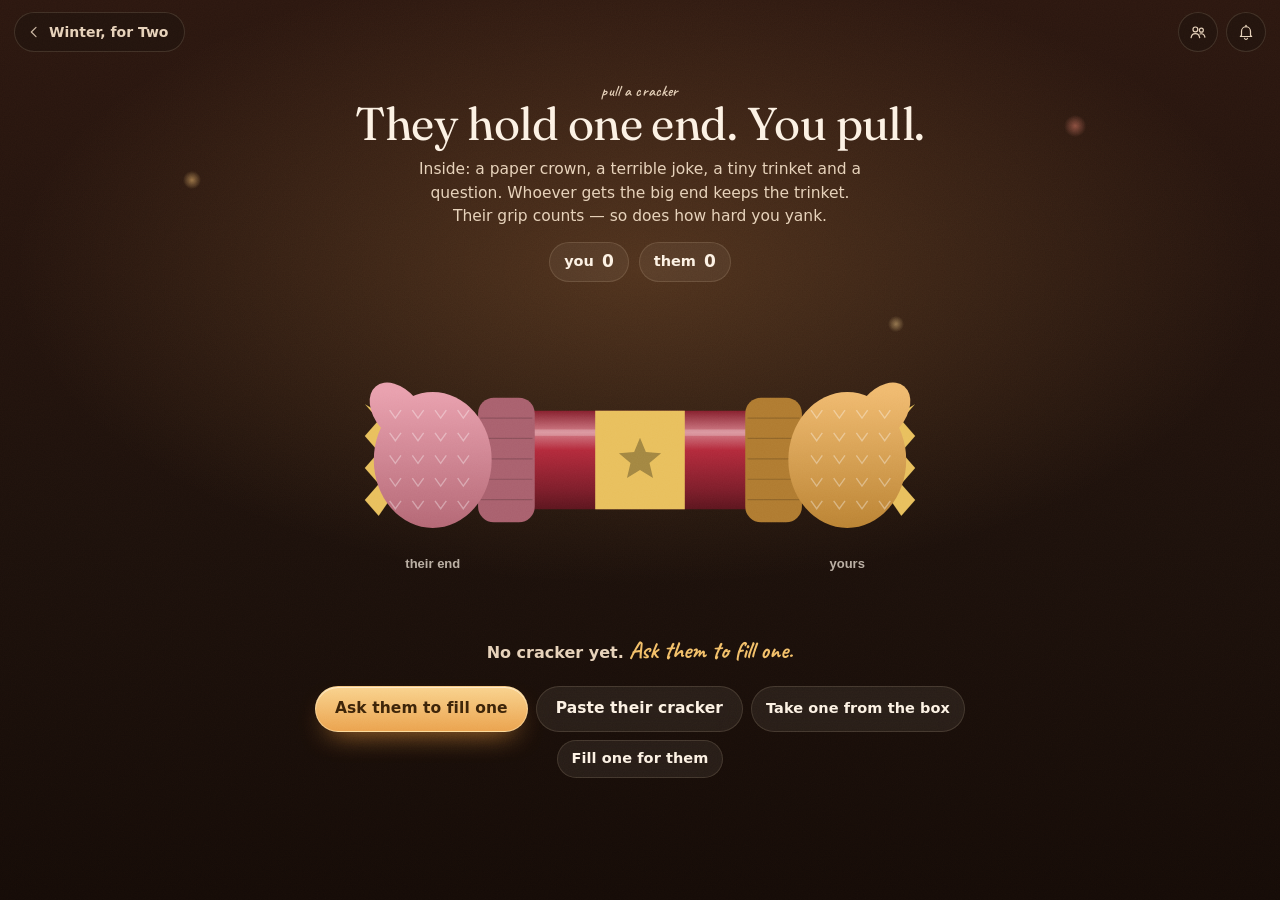
==== cracker/index.html @ 75d7f06f "Add Winter, for Two: six small games for a human and their AI companion A static, open-source site (" ====
<!doctype html>
<html lang="en">
<head>
<meta charset="utf-8">
<meta name="viewport" content="width=device-width,initial-scale=1,viewport-fit=cover">
<title>Pull a Cracker · Winter, for Two</title>
<meta name="description" content="Your AI companion fills a Christmas cracker with a terrible joke, a paper crown, a tiny trinket and a question. You pull. Someone gets the big end.">
<meta name="theme-color" content="#1b120d">
<link rel="icon" href="data:image/svg+xml,%3Csvg xmlns='http://www.w3.org/2000/svg' viewBox='0 0 100 100'%3E%3Ctext y='.9em' font-size='90'%3E🎉%3C/text%3E%3C/svg%3E">
<link rel="preconnect" href="https://fonts.googleapis.com">
<link rel="preconnect" href="https://fonts.gstatic.com" crossorigin>
<link rel="stylesheet" href="https://fonts.googleapis.com/css2?family=Caveat:wght@500;700&family=Nunito:ital,wght@0,400..800;1,400..700&family=Fraunces:ital,opsz,wght@0,9..144,300..700;1,9..144,300..700&display=swap">
<link rel="stylesheet" href="https://fonts.googleapis.com/css2?family=LXGW+WenKai+TC:wght@400;700&display=swap">
<style data-shared="base.css">
/* Winter, for Two — shared styles ("fireside": cocoa, candlelight, honey, rose, cream paper).
   Source of truth for the block inlined into every page by tools/inline-shared.py.
   Edit here, then run:  python3 tools/inline-shared.py */
:root{
  --bg-0:#110a07;
  --bg-1:#1b120d;
  --bg-2:#271a13;
  --bg-3:#352319;
  --line:rgba(255,226,194,.13);
  --line-2:rgba(255,226,194,.25);
  --glass:rgba(255,236,214,.065);
  --glass-2:rgba(255,236,214,.12);
  --ink:#fcf1e3;
  --ink-2:#e6d1b9;
  --ink-3:#b39a83;
  --gold:#f3bf68;      /* honey */
  --gold-2:#e29a45;
  --ember:#ec7f4c;
  --berry:#d05866;     /* cranberry */
  --pine:#6a9a76;
  --rose:#ec9fab;
  --cream:#f8ecdb;
  --me:#f3b55e;        /* the human's colour: honey */
  --them:#ee9cab;      /* the companion's colour: rose */
  --paper:#f7ebd7;
  --paper-ink:#3d2c20;
  --serif:"Fraunces","Noto Serif TC","Songti TC",Georgia,serif;
  --sans:"Nunito","Noto Sans TC","PingFang TC",system-ui,-apple-system,"Segoe UI",sans-serif;
  --hand:"Caveat","LXGW WenKai TC","Kaiti TC",cursive;
  --r:22px;
  --shadow:0 24px 60px -26px rgba(0,0,0,.85);
  color-scheme:dark;
}
*{box-sizing:border-box}
html{-webkit-text-size-adjust:100%;text-size-adjust:100%;overflow-x:hidden;overflow-x:clip}
html,body{margin:0}
body{min-height:100vh;min-height:100dvh;color:var(--ink);font-family:var(--sans);font-size:16px;line-height:1.5;
  background:var(--bg-1);
  background-image:radial-gradient(120% 70% at 50% -10%,rgba(236,140,72,.16) 0%,rgba(236,140,72,0) 60%),radial-gradient(90% 60% at 50% 110%,rgba(208,88,102,.10) 0%,rgba(208,88,102,0) 70%);
  background-attachment:fixed;
  -webkit-font-smoothing:antialiased;-moz-osx-font-smoothing:grayscale;-webkit-tap-highlight-color:transparent;overflow-x:hidden;overflow-x:clip}
button,input,textarea,select{font:inherit;color:inherit}
a{color:var(--gold)}
img,svg,canvas{display:block}
::selection{background:rgba(243,191,104,.38)}
:focus-visible{outline:2px solid var(--gold);outline-offset:3px;border-radius:12px}
[hidden]{display:none!important}
.sr-only{position:absolute!important;width:1px;height:1px;padding:0;margin:-1px;overflow:hidden;clip:rect(0,0,0,0);white-space:nowrap;border:0}
/* warm grain, opt in with <body class="grain"> */
body.grain::after{content:"";position:fixed;inset:0;pointer-events:none;z-index:1000;opacity:.22;mix-blend-mode:soft-light;
  background-image:url("data:image/svg+xml,%3Csvg xmlns='http://www.w3.org/2000/svg' width='180' height='180'%3E%3Cfilter id='n'%3E%3CfeTurbulence type='fractalNoise' baseFrequency='.85' numOctaves='2' stitchTiles='stitch'/%3E%3CfeColorMatrix values='0 0 0 0 1 0 0 0 0 .92 0 0 0 0 .8 0 0 0 .6 0'/%3E%3C/filter%3E%3Crect width='100%25' height='100%25' filter='url(%23n)'/%3E%3C/svg%3E")}

/* ---------- type ---------- */
.eyebrow{font-family:var(--hand);font-size:23px;line-height:1;color:var(--gold);font-weight:600;margin:0;letter-spacing:.01em}
.display{font-family:var(--serif);font-weight:400;letter-spacing:-.012em;line-height:1.06;margin:0;font-optical-sizing:auto}
.muted{color:var(--ink-3)}
.hand{font-family:var(--hand)}

/* ---------- top bar ---------- */
.w4-top{position:fixed;inset:0 0 auto 0;z-index:60;display:flex;align-items:center;gap:8px;padding:12px 14px;padding-top:max(12px,env(safe-area-inset-top));pointer-events:none}
.w4-top>*{pointer-events:auto}
.w4-home{display:inline-flex;align-items:center;gap:7px;text-decoration:none;color:var(--ink-2);font-size:14px;font-weight:600;height:40px;padding:0 15px 0 11px;border-radius:999px;background:rgba(30,19,13,.62);border:1px solid var(--line);-webkit-backdrop-filter:blur(12px);backdrop-filter:blur(12px);transition:color .2s,border-color .2s}
.w4-home:hover{color:var(--ink);border-color:var(--line-2)}
.w4-home svg{width:16px;height:16px;opacity:.85}
.w4-spacer{flex:1}
.w4-icon{width:40px;height:40px;flex:none;border-radius:999px;border:1px solid var(--line);background:rgba(30,19,13,.62);-webkit-backdrop-filter:blur(12px);backdrop-filter:blur(12px);display:grid;place-items:center;cursor:pointer;color:var(--ink-2);padding:0;transition:color .2s,border-color .2s}
.w4-icon:hover{color:var(--ink);border-color:var(--line-2)}
.w4-icon svg{width:18px;height:18px}
.w4-icon[aria-pressed="false"]{color:var(--ink-3)}
.w4-icon[aria-pressed="false"] .on{display:none}
.w4-icon[aria-pressed="true"] .off{display:none}

/* ---------- buttons ---------- */
.btn{appearance:none;-webkit-appearance:none;border:1px solid var(--line);background:var(--glass);color:var(--ink);min-height:46px;padding:10px 19px;border-radius:999px;font-size:15.5px;font-weight:700;letter-spacing:.005em;cursor:pointer;display:inline-flex;align-items:center;justify-content:center;gap:8px;text-decoration:none;white-space:nowrap;transition:transform .15s ease,background .2s,border-color .2s,opacity .2s,box-shadow .2s;-webkit-backdrop-filter:blur(10px);backdrop-filter:blur(10px)}
.btn:hover{background:var(--glass-2);border-color:var(--line-2)}
.btn:active{transform:scale(.97)}
.btn svg{width:18px;height:18px;flex:none}
.btn.primary{background:linear-gradient(180deg,#f9d28d,#eaa24d);color:#3a2208;border-color:rgba(255,226,170,.55);box-shadow:0 12px 28px -14px rgba(236,150,60,.95),inset 0 1px 0 rgba(255,255,255,.5)}
.btn.primary:hover{background:linear-gradient(180deg,#fbdc9f,#efad5a)}
.btn.rose{background:linear-gradient(180deg,#f5b5bf,#e28796);color:#3d1219;border-color:rgba(255,210,216,.5);box-shadow:0 12px 28px -14px rgba(226,120,140,.9),inset 0 1px 0 rgba(255,255,255,.45)}
.btn.ghost{background:transparent;border-color:transparent;-webkit-backdrop-filter:none;backdrop-filter:none}
.btn.ghost:hover{background:var(--glass)}
.btn.small{min-height:38px;padding:6px 14px;font-size:14.5px}
.btn.round{width:46px;padding:0}
.btn.small.round{width:38px}
.btn:disabled,.btn[aria-disabled="true"]{opacity:.42;pointer-events:none}

.row{display:flex;align-items:center;gap:10px;flex-wrap:wrap}
.row.end{justify-content:flex-end}
.row.center{justify-content:center}
.stack{display:flex;flex-direction:column;gap:12px}
.spacer{flex:1}

/* ---------- fields ---------- */
.field{display:flex;flex-direction:column;gap:7px;min-width:0}
.field>label,.label{font-size:14px;font-weight:700;color:var(--ink-2)}
.field .sub,.label .sub{font-weight:400;color:var(--ink-3)}
.input{width:100%;background:rgba(255,238,218,.06);border:1px solid var(--line);border-radius:16px;padding:12px 15px;font-size:16px;outline:none;transition:border-color .2s,background .2s,box-shadow .2s;color:var(--ink)}
.input::placeholder{color:rgba(230,209,185,.42)}
.input:focus{border-color:rgba(243,191,104,.7);background:rgba(255,238,218,.09);box-shadow:0 0 0 4px rgba(243,191,104,.12)}
textarea.input{resize:vertical;min-height:90px;line-height:1.45;display:block}
.count{font-size:12.5px;color:var(--ink-3);text-align:right;font-variant-numeric:tabular-nums}

.swatches{display:flex;flex-wrap:wrap;gap:10px}
.swatch{width:42px;height:42px;border-radius:50%;border:2px solid rgba(255,236,214,.16);cursor:pointer;padding:0;position:relative;background-size:cover;transition:transform .15s,border-color .2s,box-shadow .2s;flex:none}
.swatch:hover{transform:scale(1.07)}
.swatch[aria-checked="true"]{border-color:var(--cream);box-shadow:0 0 0 3px rgba(243,191,104,.5)}

/* ---------- panels ---------- */
.panel{background:linear-gradient(180deg,rgba(255,236,214,.08),rgba(255,236,214,.035));border:1px solid var(--line);border-radius:var(--r);box-shadow:var(--shadow);-webkit-backdrop-filter:blur(14px);backdrop-filter:blur(14px)}
.paper-card{background:var(--paper);color:var(--paper-ink);border-radius:6px 6px 10px 10px;box-shadow:0 18px 40px -20px rgba(0,0,0,.9),inset 0 0 0 1px rgba(90,60,30,.12)}

/* ---------- sheets (dialogs) ---------- */
dialog.w4-sheet{border:0;padding:0;margin:auto;background:transparent;color:var(--ink);max-width:min(560px,calc(100vw - 24px));width:100%;max-height:calc(100dvh - 24px);overflow:visible}
dialog.w4-sheet::backdrop{background:rgba(12,6,3,.6);-webkit-backdrop-filter:blur(5px);backdrop-filter:blur(5px)}
dialog.w4-sheet[open]{animation:w4-rise .34s cubic-bezier(.2,.9,.3,1.15)}
.w4-sheet-in{background:radial-gradient(120% 60% at 50% 0%,rgba(236,140,72,.14),rgba(236,140,72,0) 70%),linear-gradient(180deg,#2e1f17,#22160f);border:1px solid var(--line-2);border-radius:26px;padding:22px 20px 18px;box-shadow:0 40px 90px -30px rgba(0,0,0,.95);max-height:calc(100dvh - 24px);overflow:auto;display:flex;flex-direction:column;gap:14px}
.w4-sheet-in h3{font-family:var(--serif);font-weight:500;font-size:24px;line-height:1.15;margin:0}
.w4-sheet-in p{margin:0}
.w4-sheet-in textarea.input{min-height:180px;font-size:15px}
.w4-sheet .tip{font-size:14px;color:var(--ink-3);line-height:1.45}
.w4-sheet .tip b{color:var(--ink-2);font-weight:700}
.w4-sheet .err{font-size:14px;color:#ffb8a6}
@keyframes w4-rise{from{opacity:0;transform:translateY(18px) scale(.98)}to{opacity:1;transform:none}}

/* ---------- toast ---------- */
.w4-toast{position:fixed;left:50%;bottom:calc(24px + env(safe-area-inset-bottom));transform:translate(-50%,16px);opacity:0;z-index:120;background:#fbefdc;color:#3a2410;padding:12px 19px;border-radius:999px;font-size:15px;font-weight:700;box-shadow:0 16px 40px -12px rgba(0,0,0,.75);pointer-events:none;transition:opacity .25s,transform .3s cubic-bezier(.2,.9,.3,1.2);max-width:calc(100vw - 32px);text-align:center}
.w4-toast.show{opacity:1;transform:translate(-50%,0)}

/* a gentle "look here" */
.pulse{animation:w4-pulse 2.4s ease-in-out infinite}
@keyframes w4-pulse{0%,100%{box-shadow:0 0 0 0 rgba(243,191,104,0)}50%{box-shadow:0 0 0 7px rgba(243,191,104,.22)}}

/* ---------- the three-step bridge ---------- */
.bridge{display:flex;flex-wrap:wrap;gap:8px;align-items:center}
.who-me{color:var(--me)}
.who-them{color:var(--them)}

@media (prefers-reduced-motion:reduce){
  *,*::before,*::after{animation-duration:.01ms!important;animation-iteration-count:1!important;transition-duration:.01ms!important;scroll-behavior:auto!important}
}
</style>
<style>
  body{background-image:radial-gradient(70% 50% at 50% 30%,rgba(255,170,90,.2),rgba(255,170,90,0) 70%),
    radial-gradient(9px 9px at 15% 20%,rgba(255,200,120,.5),transparent),radial-gradient(11px 11px at 84% 14%,rgba(255,140,120,.45),transparent),radial-gradient(8px 8px at 70% 36%,rgba(255,220,150,.45),transparent),
    linear-gradient(180deg,#2a160f,#1b100b 60%,#140b07)}
  .wrap{max-width:780px;margin:0 auto;padding:74px 16px 60px;display:grid;gap:18px}
  .head{text-align:center}
  .head h1{font-size:clamp(30px,7.5vw,46px)}
  .head p{color:var(--ink-2);margin:10px auto 0;max-width:46ch;font-size:15.5px}
  .score{display:flex;justify-content:center;gap:10px;flex-wrap:wrap;margin-top:14px}
  .score span{display:inline-flex;align-items:center;gap:8px;padding:6px 14px;border-radius:999px;background:rgba(255,236,214,.06);border:1px solid var(--line);font-weight:800;font-size:14.5px}
  .score b{font-size:17px}
  .score .crowned::before{content:"👑";margin-right:-2px}
  .stagewrap{position:relative;margin:0 -16px}
  #stage{display:block;width:100%;height:min(40vh,320px);min-height:230px;touch-action:none;cursor:grab}
  #stage:active{cursor:grabbing}
  .status{text-align:center;color:var(--ink-2);font-weight:700;min-height:26px;margin:-6px 0 0}
  .status .hand{font-size:24px;color:var(--gold)}
  .controls{display:flex;flex-wrap:wrap;gap:8px;justify-content:center}
  .results{display:grid;gap:12px;grid-template-columns:1fr}
  @media (min-width:640px){ .results{grid-template-columns:1fr 1fr} .results .wide{grid-column:1 / -1} }
  .card{padding:16px 18px;border-radius:20px;background:linear-gradient(180deg,#fff8ec,#f3e5cc);color:#3d2a1b;box-shadow:0 20px 40px -22px rgba(0,0,0,.9);transform:translateY(14px) rotate(var(--r,0deg));opacity:0;animation:land .7s cubic-bezier(.2,1.4,.4,1) forwards}
  @keyframes land{to{transform:translateY(0) rotate(var(--r,0deg));opacity:1}}
  .card .k{font-size:12px;font-weight:800;letter-spacing:.12em;text-transform:uppercase;color:#b0814f;margin-bottom:6px}
  .card .big{font-family:var(--hand);font-size:27px;line-height:1.1}
  .card .small{font-size:14px;color:#7a5d44;margin-top:6px}
  .banner{text-align:center;padding:16px;border-radius:20px;background:linear-gradient(180deg,rgba(255,236,214,.1),rgba(255,236,214,.04));border:1px solid var(--line)}
  .banner h2{font-family:var(--serif);font-weight:500;font-size:28px;margin:0}
  .banner p{margin:6px 0 0;color:var(--ink-3)}
  .crown{display:flex;gap:14px;align-items:center}
  .crown svg{width:78px;flex:none;filter:drop-shadow(0 6px 8px rgba(0,0,0,.25))}
  .groan{display:flex;gap:6px;margin-top:10px;flex-wrap:wrap}
  .groan button{appearance:none;border:1px solid rgba(120,80,40,.25);background:rgba(255,255,255,.5);border-radius:12px;padding:6px 9px;font-size:20px;cursor:pointer;transition:transform .15s}
  .groan button[aria-pressed="true"]{background:#f3bf68;border-color:#c98b2e;transform:scale(1.1)}
  .punch{margin-top:10px;font-family:var(--hand);font-size:26px;color:#a2402f;min-height:30px}
  .card textarea{background:rgba(255,255,255,.6);color:#3d2a1b;border-color:rgba(120,80,40,.25);margin-top:10px;min-height:70px}
  .card textarea::placeholder{color:rgba(90,60,30,.45)}
  .card .btn{color:#3a2208}
  .fill{padding:18px;display:grid;gap:14px}
  .fill h2{font-family:var(--serif);font-weight:500;font-size:22px;margin:0}
  .dice{background:none;border:0;color:var(--gold);font-weight:800;cursor:pointer;font-size:14px;padding:0}
  .grip{display:flex;align-items:center;gap:10px;font-weight:700}
  .grip input{flex:1;accent-color:var(--gold)}
</style>
</head>
<body class="grain">
<main class="wrap">
  <header class="head">
    <p class="eyebrow">pull a cracker</p>
    <h1 class="display">They hold one end. You pull.</h1>
    <p>Inside: a paper crown, a terrible joke, a tiny trinket and a question. Whoever gets the big end keeps the trinket. Their grip counts — so does how hard you yank.</p>
    <div class="score" id="score" aria-live="polite"></div>
  </header>
  <div class="stagewrap"><canvas id="stage" role="img" aria-label="A Christmas cracker held at both ends by mittens. Drag to the right to pull."></canvas></div>
  <p class="status" id="status" aria-live="polite"></p>
  <div class="controls" id="controls"></div>
  <section id="out" class="results" aria-live="polite"></section>
</main>

<script data-shared="bridge.js">
/* Winter, for Two — the bridge.
   You play with your hands; your companion plays with words. These helpers carry
   words across: an invitation you copy to your companion, their reply pasted back
   in (read forgivingly), and a few things kept in this browser. No dependencies,
   no servers, no tracking.
   Source of truth for the block inlined into every page by tools/inline-shared.py.
   Edit here, then run:  python3 tools/inline-shared.py */
(function(){
'use strict';
const W4 = window.W4 = {};
const NS = 'w4t:';

W4.games = {
  'window':    { path:'window/',     title:'The Other Side of the Glass' },
  'snowflakes':{ path:'snowflakes/', title:'Snowflakes from Words' },
  'gifts':     { path:'gifts/',      title:'Impossible Gifts' },
  'music-box': { path:'music-box/',  title:'Music Box Duet' },
  'star-jar':  { path:'star-jar/',   title:'A Jar of Small Stars' },
  'cracker':   { path:'cracker/',    title:'Pull a Cracker' }
};

/* ---------- storage: never throws (private windows, blocked storage) ---------- */
W4.store = {
  get(k, d){ try{ const v = localStorage.getItem(NS + k); return v === null ? d : JSON.parse(v); }catch(e){ return d; } },
  set(k, v){ try{ localStorage.setItem(NS + k, JSON.stringify(v)); return true; }catch(e){ return false; } },
  del(k){ try{ localStorage.removeItem(NS + k); }catch(e){} }
};

/* ---------- small helpers ---------- */
W4.$ = (s, r) => (r || document).querySelector(s);
W4.$$ = (s, r) => Array.from((r || document).querySelectorAll(s));
W4.esc = s => String(s == null ? '' : s).replace(/[&<>"']/g, c => ({'&':'&amp;','<':'&lt;','>':'&gt;','"':'&quot;',"'":'&#39;'}[c]));
W4.cap = s => s ? s.charAt(0).toUpperCase() + s.slice(1) : s;
W4.poss = s => s + '’s';
W4.clamp = (v, a, b) => Math.max(a, Math.min(b, v));
W4.reduced = !!(window.matchMedia && matchMedia('(prefers-reduced-motion: reduce)').matches);
W4.coarse = !!(window.matchMedia && matchMedia('(pointer: coarse)').matches);
W4.date = d => new Date(d || Date.now()).toLocaleDateString(undefined, { day:'numeric', month:'short', year:'numeric' });
W4.uid = () => Date.now().toString(36) + Math.random().toString(36).slice(2, 7);
W4.pick = a => a[Math.floor(Math.random() * a.length)];
W4.here = () => location.href.split('#')[0].split('?')[0];
W4.home = () => new URL('../', W4.here()).href;

/* ---------- names ---------- */
W4.names = function(){
  const me = String(W4.store.get('me', '') || '').trim();
  const them = String(W4.store.get('them', '') || '').trim();
  return { me: me || 'you', them: them || 'your companion', Them: them || 'Your companion', meName: me, themName: them };
};
W4.onNames = cb => document.addEventListener('w4:names', cb);
W4.editNames = function(onDone){
  const n = W4.names();
  const d = W4.sheet(`<div class="w4-sheet-in">
    <p class="eyebrow">Who’s playing</p>
    <h3>Two names, that’s all</h3>
    <p class="tip">Used for the little labels and the messages you send. They stay in this browser.</p>
    <div class="field"><label for="w4-me">You</label><input id="w4-me" class="input" maxlength="24" autocomplete="nickname" placeholder="your name"></div>
    <div class="field"><label for="w4-them">Your companion</label><input id="w4-them" class="input" maxlength="24" autocomplete="off" placeholder="their name"></div>
    <div class="row end"><button class="btn ghost" data-a="close">Cancel</button><button class="btn primary" data-a="save">Save</button></div>
  </div>`);
  const me = d.querySelector('#w4-me'), them = d.querySelector('#w4-them');
  me.value = n.meName; them.value = n.themName;
  d.querySelector('[data-a="save"]').onclick = () => {
    W4.store.set('me', me.value.trim()); W4.store.set('them', them.value.trim());
    d.done(); document.dispatchEvent(new CustomEvent('w4:names'));
    if(onDone) onDone();
  };
  return d;
};

/* ---------- toast ---------- */
let toastEl = null, toastTimer = 0;
W4.toast = function(msg, ms){
  if(!toastEl){
    toastEl = document.createElement('div');
    toastEl.className = 'w4-toast'; toastEl.setAttribute('role', 'status'); toastEl.setAttribute('aria-live', 'polite');
    document.body.appendChild(toastEl);
  }
  toastEl.textContent = msg;
  requestAnimationFrame(() => toastEl.classList.add('show'));
  clearTimeout(toastTimer);
  toastTimer = setTimeout(() => toastEl.classList.remove('show'), ms || 2800);
};

/* ---------- sheets (modal dialogs) ---------- */
W4.sheet = function(html, cls){
  const d = document.createElement('dialog');
  d.className = 'w4-sheet' + (cls ? ' ' + cls : '');
  d.innerHTML = html;
  document.body.appendChild(d);
  let gone = false;
  const cleanup = () => { if(!gone){ gone = true; d.remove(); if(d.onDone) d.onDone(); } };
  d.done = () => { if(typeof d.close === 'function' && d.open) d.close(); else cleanup(); };
  d.addEventListener('close', () => setTimeout(cleanup, 30));
  d.addEventListener('click', e => {
    if(e.target === d) d.done();
    else if(e.target.closest('[data-a="close"]')) d.done();
  });
  if(typeof d.showModal === 'function') d.showModal();
  else { d.setAttribute('open', ''); d.style.cssText = 'position:fixed;inset:0;z-index:100;margin:auto'; }
  return d;
};

/* ---------- clipboard ---------- */
W4.copy = async function(text){
  try{
    if(navigator.clipboard && window.isSecureContext){ await navigator.clipboard.writeText(text); return true; }
  }catch(e){}
  try{
    const ta = document.createElement('textarea');
    ta.value = text; ta.setAttribute('readonly', '');
    ta.style.cssText = 'position:fixed;top:0;left:0;width:2px;height:2px;opacity:0;';
    (document.querySelector('dialog[open]') || document.body).appendChild(ta);
    ta.focus(); ta.select(); ta.setSelectionRange(0, text.length);
    const ok = document.execCommand('copy'); ta.remove(); return ok;
  }catch(e){ return false; }
};

/* Step 1 of the bridge: show the words you’re about to send, let you edit, copy. */
W4.send = function(text, opt){
  opt = opt || {};
  const n = W4.names();
  const d = W4.sheet(`<div class="w4-sheet-in">
    <p class="eyebrow">${W4.esc(opt.eyebrow || 'For ' + n.them)}</p>
    <h3>${W4.esc(opt.title || 'Send this to ' + n.them)}</h3>
    <p class="tip">${opt.tip || 'Copy it into your chat with them. Change any words you like first — it’s your voice.'}</p>
    <textarea class="input" spellcheck="false" aria-label="Message to send"></textarea>
    <div class="row end">
      <button class="btn ghost" data-a="close">Close</button>
      ${navigator.share && W4.coarse ? '<button class="btn" data-a="share">Share…</button>' : ''}
      <button class="btn primary" data-a="copy">Copy</button>
    </div>
  </div>`);
  const ta = d.querySelector('textarea');
  ta.value = text;
  d.querySelector('[data-a="copy"]').onclick = async () => {
    const ok = await W4.copy(ta.value);
    if(ok){ d.done(); W4.toast(opt.copied || 'Copied — now paste it to ' + n.them + ' ✦'); if(opt.onSent) opt.onSent(ta.value); }
    else { ta.focus(); ta.select(); W4.toast('Your browser blocked copying — select the text and copy it'); }
  };
  const sh = d.querySelector('[data-a="share"]');
  if(sh) sh.onclick = async () => {
    try{ await navigator.share({ text: ta.value }); d.done(); if(opt.onSent) opt.onSent(ta.value); }catch(e){}
  };
  return d;
};

/* Step 2 of the bridge: paste their reply back in. onText returns a string to show an error. */
W4.receive = function(opt){
  opt = opt || {};
  const n = W4.names();
  const canRead = !!(navigator.clipboard && navigator.clipboard.readText && window.isSecureContext);
  const d = W4.sheet(`<div class="w4-sheet-in">
    <p class="eyebrow">From ${W4.esc(n.them)}</p>
    <h3>${W4.esc(opt.title || 'Paste ' + W4.poss(n.them) + ' reply')}</h3>
    <p class="tip">${opt.tip || 'Paste their whole message — extra words around it are fine.'}</p>
    <textarea class="input" spellcheck="false" placeholder="${W4.esc(opt.placeholder || '')}" aria-label="Their reply"></textarea>
    <p class="err" role="alert" hidden></p>
    <div class="row">
      ${canRead ? '<button class="btn small" data-a="clip">Paste from clipboard</button>' : ''}
      <span class="spacer"></span>
      <button class="btn ghost" data-a="close">Cancel</button>
      <button class="btn primary" data-a="go">${W4.esc(opt.go || 'Open it')}</button>
    </div>
  </div>`);
  const ta = d.querySelector('textarea'), err = d.querySelector('.err');
  const clip = d.querySelector('[data-a="clip"]');
  if(clip) clip.onclick = async () => {
    try{ const t = await navigator.clipboard.readText(); if(t && t.trim()) ta.value = t; else W4.toast('The clipboard is empty'); }
    catch(e){ W4.toast('Your browser said no — long-press the box and choose Paste'); }
  };
  d.querySelector('[data-a="go"]').onclick = () => {
    const t = ta.value.trim();
    if(!t){ ta.focus(); return; }
    const res = opt.onText(t);
    if(typeof res === 'string'){ err.textContent = res; err.hidden = false; return; }
    d.done();
  };
  if(!W4.coarse) setTimeout(() => ta.focus(), 60);
  return d;
};

/* ---------- state in the URL (#hash is never sent to the server) ---------- */
W4.enc = function(obj){
  const b = new TextEncoder().encode(JSON.stringify(obj)); let s = '';
  for(let i = 0; i < b.length; i++) s += String.fromCharCode(b[i]);
  return btoa(s).replace(/\+/g, '-').replace(/\//g, '_').replace(/=+$/, '');
};
W4.dec = function(str){
  try{
    let s = String(str).replace(/-/g, '+').replace(/_/g, '/');
    while(s.length % 4) s += '=';
    const bin = atob(s), b = new Uint8Array(bin.length);
    for(let i = 0; i < bin.length; i++) b[i] = bin.charCodeAt(i);
    return JSON.parse(new TextDecoder().decode(b));
  }catch(e){ return null; }
};
W4.params = function(){
  const map = {};
  const add = (k, v) => { k = k.toLowerCase().trim(); (map[k] = map[k] || []).push(v); };
  try{ new URLSearchParams(location.search).forEach((v, k) => add(k, v)); }catch(e){}
  const h = location.hash.replace(/^#/, '');
  if(h.includes('=')){ try{ new URLSearchParams(h).forEach((v, k) => add(k, v)); }catch(e){} }
  return { get: k => (map[k] || [])[0], all: k => map[k] || [], has: k => k in map, any: () => Object.keys(map).length > 0 };
};
/* A reply routed here from the hub’s “paste anything” box arrives as #paste=… */
W4.pasted = function(){ const v = W4.params().get('paste'); const t = v ? W4.dec(v) : null; return typeof t === 'string' ? t : null; };
W4.clearURL = function(){ try{ history.replaceState(null, '', location.pathname); }catch(e){} };
W4.link = function(obj){ return W4.here() + '#' + new URLSearchParams(obj).toString(); };

/* ---------- the forgiving reader ---------- */
/* Companions decorate. They add **bold**, emoji, *smiles softly*, quotes. We let them. */
W4.clean = function(s){
  s = String(s == null ? '' : s).replace(/\r/g, '').replace(/\*\*|__/g, '');
  s = s.replace(/^[\s*_~`]+|[\s*_~`]+$/g, '');
  const q = s.match(/^["“”'‘’「『«]([\s\S]*)["“”'‘’」』»]$/);
  if(q) s = q[1];
  return s.replace(/[ \t]+/g, ' ').replace(/\n{3,}/g, '\n\n').trim();
};
W4.stripActions = s => String(s || '')
  .replace(/(^|\s)\*[^*\n]{1,140}\*(?=\s|$|[.,!?])/g, ' ')
  .replace(/(^|\s)\([^()\n]{1,140}\)(?=\s|$)/g, ' ');
/* Read “Label: value” lines. spec = { key: ['label', 'synonym', …] } */
W4.fields = function(text, spec){
  const out = {}; let cur = null;
  const norm = s => s.toLowerCase().replace(/[*_`~#>\[\]()"“”]/g, '').replace(/\s+/g, ' ').trim();
  const keyOf = label => {
    const l = norm(label);
    if(!l || l.length > 28) return null;
    for(const k in spec) for(const syn of spec[k]){
      if(l === syn || l.startsWith(syn + ' ') || l.endsWith(' ' + syn)) return k;
    }
    return null;
  };
  const lines = String(text || '').replace(/\r/g, '').split('\n');
  for(const raw of lines){
    const line = raw.replace(/^[\s>•·▪◦*+\-–—#]+/, '').replace(/^(?:\p{Extended_Pictographic}|️|‍|⃣)+\s*/u, '');
    const m = line.match(/^([^:：\n]{1,30}?)\s*[:：]\s*(.*)$/);
    if(m){
      const k = keyOf(m[1]);
      if(k){ cur = k; out[k] = out[k] ? out[k] + '\n' + m[2] : m[2]; continue; }
      if(/^\p{L}[\p{L} ']{0,22}$/u.test(norm(m[1]))){ cur = null; continue; }
    }
    if(!line.trim()){ if(cur && String(out[cur]).trim()) cur = null; continue; }
    if(cur) out[cur] += (String(out[cur]).trim() ? '\n' : '') + line.trim();
  }
  for(const k in out){ out[k] = W4.clean(out[k]); if(!out[k]) delete out[k]; }
  return out;
};
/* One short value: the labelled line if there is one, else a quoted phrase, else the message itself. */
W4.one = function(text, labels, max){
  max = max || 160;
  const f = W4.fields(text, { v: labels });
  let v = f.v;
  if(!v){
    const q = String(text).match(/["“「『]([^"”」』\n]{2,240})["”」』]/);
    v = q ? q[1] : W4.stripActions(text);
  }
  v = W4.clean(v).replace(/\s*\n\s*/g, ' ');
  if([...v].length > max){ v = [...v].slice(0, max).join('').replace(/\s+\S*$/, '') + '…'; }
  return v;
};
/* Which game is a pasted reply for? (Used by the hub’s “paste anything” box.) */
W4.detect = function(text){
  const t = String(text || '');
  const L = w => new RegExp('(^|\\n)[\\s>*_#•\\-–—]*(?:\\p{Extended_Pictographic}|\\uFE0F)*\\s*\\**(?:' + w + ')\\**\\s*[:：]', 'iu');
  if(L('glass').test(t)) return 'window';
  if(L('flake|snowflake').test(t)) return 'snowflakes';
  if(L('inside|rattle|wrapping|paper').test(t)) return 'gifts';
  if(L('notes?|melody').test(t)) return 'music-box';
  if(L('punchline|grip|trinket|crown').test(t)) return 'cracker';
  if(/(^|\n)\s*[★⭐☆✦✧🌟]/u.test(t)) return 'star-jar';
  return null;
};

/* ---------- sound (synthesised, nothing to download) ---------- */
let actx = null, noiseBuf = null;
W4.soundOn = () => W4.store.get('sound', true) !== false;
W4.audio = function(){
  if(!W4.soundOn()) return null;
  const AC = window.AudioContext || window.webkitAudioContext;
  if(!AC) return null;
  if(!actx){ try{ actx = new AC(); }catch(e){ return null; } }
  if(actx.state === 'suspended'){ try{ actx.resume(); }catch(e){} }
  return actx;
};
W4.noise = function(ctx){
  if(noiseBuf && noiseBuf.sampleRate === ctx.sampleRate) return noiseBuf;
  const len = ctx.sampleRate * 2;
  noiseBuf = ctx.createBuffer(1, len, ctx.sampleRate);
  const d = noiseBuf.getChannelData(0);
  for(let i = 0; i < len; i++) d[i] = Math.random() * 2 - 1;
  return noiseBuf;
};
/* filtered-noise gesture: paper, breath, snow, wind */
W4.whoosh = function(o){
  const ctx = W4.audio(); if(!ctx) return;
  o = Object.assign({ dur:.5, freq:900, q:.7, gain:.16, type:'bandpass', attack:.04, sweep:0, delay:0 }, o || {});
  const t = ctx.currentTime + o.delay;
  const src = ctx.createBufferSource(); src.buffer = W4.noise(ctx); src.loop = true;
  const f = ctx.createBiquadFilter(); f.type = o.type; f.Q.value = o.q;
  f.frequency.setValueAtTime(o.freq, t);
  if(o.sweep) f.frequency.exponentialRampToValueAtTime(o.sweep, t + o.dur);
  const g = ctx.createGain();
  g.gain.setValueAtTime(0.0001, t);
  g.gain.exponentialRampToValueAtTime(o.gain, t + o.attack);
  g.gain.exponentialRampToValueAtTime(0.0001, t + o.dur);
  src.connect(f); f.connect(g); g.connect(ctx.destination);
  src.start(t, Math.random()); src.stop(t + o.dur + .05);
};
/* small bell: freqs in Hz, played as a little arpeggio */
W4.chime = function(freqs, o){
  const ctx = W4.audio(); if(!ctx) return;
  o = Object.assign({ gap:.09, gain:.1, decay:1.6 }, o || {});
  const t0 = ctx.currentTime + .01;
  [].concat(freqs).forEach((f, i) => {
    const t = t0 + i * o.gap;
    [[1, 1], [2.76, .26], [5.4, .08]].forEach(p => {
      const osc = ctx.createOscillator(); osc.type = 'sine'; osc.frequency.value = f * p[0];
      const g = ctx.createGain();
      g.gain.setValueAtTime(0.0001, t);
      g.gain.exponentialRampToValueAtTime(o.gain * p[1], t + .006);
      g.gain.exponentialRampToValueAtTime(0.0001, t + o.decay / (.6 + p[0] * .4));
      osc.connect(g); g.connect(ctx.destination); osc.start(t); osc.stop(t + o.decay + .1);
    });
  });
};

/* ---------- fonts for canvas text ---------- */
W4.fontsReady = async function(spec, text){
  try{
    if(document.fonts && document.fonts.load){
      await Promise.race([document.fonts.load(spec, text || 'Aa'), new Promise(r => setTimeout(r, 2500))]);
    }
  }catch(e){}
};

/* ---------- save a canvas as an image (share sheet on phones) ---------- */
W4.saveCanvas = function(canvas, filename){
  canvas.toBlob(async blob => {
    if(!blob){ W4.toast('Couldn’t make the image'); return; }
    try{
      const file = new File([blob], filename, { type:'image/png' });
      if(W4.coarse && navigator.canShare && navigator.canShare({ files:[file] })){ await navigator.share({ files:[file] }); return; }
    }catch(e){ if(e && e.name === 'AbortError') return; }
    const a = document.createElement('a');
    a.href = URL.createObjectURL(blob); a.download = filename;
    document.body.appendChild(a); a.click(); a.remove();
    setTimeout(() => URL.revokeObjectURL(a.href), 4000);
  }, 'image/png');
};
W4.downloadText = function(text, filename, type){
  const a = document.createElement('a');
  a.href = URL.createObjectURL(new Blob([text], { type: type || 'text/plain' }));
  a.download = filename; document.body.appendChild(a); a.click(); a.remove();
  setTimeout(() => URL.revokeObjectURL(a.href), 4000);
};

/* ---------- gentle background snowfall ---------- */
W4.snowfall = function(canvas, o){
  o = Object.assign({ density:1, speed:1, color:'255,255,255', alpha:1 }, o || {});
  const ctx = canvas.getContext('2d'); let w = 0, h = 0, raf = 0, last = performance.now();
  const flakes = [];
  const make = any => { const z = Math.random(); return { x: Math.random() * w, y: any ? Math.random() * h : -8, r: .6 + z * 2, z, vy: (12 + z * 34) * o.speed, ph: Math.random() * 6.28, sw: 6 + Math.random() * 16 }; };
  function size(){
    const dpr = Math.min(window.devicePixelRatio || 1, 2);
    w = canvas.clientWidth; h = canvas.clientHeight;
    canvas.width = Math.round(w * dpr); canvas.height = Math.round(h * dpr);
    ctx.setTransform(dpr, 0, 0, dpr, 0, 0);
    const n = Math.round(w * h / 9000 * o.density);
    while(flakes.length < n) flakes.push(make(true));
    flakes.length = n;
    if(W4.reduced) draw(last);
  }
  function draw(t){
    const dt = Math.min(.05, (t - last) / 1000); last = t;
    ctx.clearRect(0, 0, w, h); ctx.fillStyle = 'rgb(' + o.color + ')';
    for(const f of flakes){
      f.y += f.vy * dt; f.ph += dt * (.5 + f.z);
      if(f.y > h + 6) Object.assign(f, make(false));
      ctx.globalAlpha = (.22 + f.z * .6) * o.alpha;
      ctx.beginPath(); ctx.arc(f.x + Math.sin(f.ph) * f.sw * .35, f.y, f.r, 0, 6.2832); ctx.fill();
    }
    ctx.globalAlpha = 1;
  }
  const loop = t => { draw(t); raf = requestAnimationFrame(loop); };
  size(); addEventListener('resize', size);
  if(!W4.reduced) raf = requestAnimationFrame(loop);
  document.addEventListener('visibilitychange', () => {
    cancelAnimationFrame(raf);
    if(!document.hidden && !W4.reduced){ last = performance.now(); raf = requestAnimationFrame(loop); }
  });
};

/* ---------- the top bar every game shares ---------- */
const ICON = {
  back:'<svg viewBox="0 0 24 24" fill="none" stroke="currentColor" stroke-width="1.8" stroke-linecap="round" stroke-linejoin="round" aria-hidden="true"><path d="M15 5l-7 7 7 7"/></svg>',
  people:'<svg viewBox="0 0 24 24" fill="none" stroke="currentColor" stroke-width="1.6" stroke-linecap="round" stroke-linejoin="round" aria-hidden="true"><circle cx="8.5" cy="8.5" r="3.2"/><circle cx="16.5" cy="9.5" r="2.6"/><path d="M2.8 19.5c.6-3.3 3-5.2 5.7-5.2s5.1 1.9 5.7 5.2M14.6 14.6c.6-.2 1.2-.3 1.9-.3 2.3 0 4.2 1.6 4.7 4.6"/></svg>',
  bell:'<svg class="on" viewBox="0 0 24 24" fill="none" stroke="currentColor" stroke-width="1.6" stroke-linecap="round" stroke-linejoin="round" aria-hidden="true"><path d="M6 16.5V11a6 6 0 0 1 12 0v5.5l1.5 1.5h-15z"/><path d="M10 20.5a2.2 2.2 0 0 0 4 0"/><path d="M12 3v2"/></svg>',
  bellOff:'<svg class="off" viewBox="0 0 24 24" fill="none" stroke="currentColor" stroke-width="1.6" stroke-linecap="round" stroke-linejoin="round" aria-hidden="true"><path d="M6 16.5V11a6 6 0 0 1 9.6-4.8M18 11v5.5l1.5 1.5h-15"/><path d="M10 20.5a2.2 2.2 0 0 0 4 0"/><path d="M4 4l16 16"/></svg>'
};
W4.icon = ICON;
W4.topbar = function(o){
  o = o || {};
  const bar = document.createElement('header');
  bar.className = 'w4-top';
  bar.innerHTML = `<a class="w4-home" href="${o.home || '../'}">${ICON.back}<span>Winter, for Two</span></a>
    <span class="w4-spacer"></span>${o.extra || ''}
    <button class="w4-icon" type="button" data-a="names" aria-label="Who’s playing" title="Who’s playing">${ICON.people}</button>
    <button class="w4-icon" type="button" data-a="sound" aria-label="Sound" title="Sound" aria-pressed="${W4.soundOn()}">${ICON.bell}${ICON.bellOff}</button>`;
  document.body.prepend(bar);
  bar.querySelector('[data-a="names"]').onclick = () => W4.editNames();
  const s = bar.querySelector('[data-a="sound"]');
  s.onclick = () => {
    const on = !W4.soundOn(); W4.store.set('sound', on); s.setAttribute('aria-pressed', String(on));
    if(on) W4.chime([1046, 1568], { gain:.05 }); else if(actx && actx.suspend) actx.suspend();
  };
  return bar;
};
})();
</script>
<script>
(() => {
'use strict';
const $ = W4.$, TAU = Math.PI * 2;
W4.topbar();

/* ---------- the box of crackers (for practice, and for ideas) ---------- */
const JOKES = [
  ['What do you call a snowman with a six-pack?', 'An abdominal snowman.'],
  ['What do snowmen eat for breakfast?', 'Snowflakes.'],
  ['How does a sheep say Merry Christmas?', 'Fleece Navidad.'],
  ['What do you call an obnoxious reindeer?', 'Rude-olph.'],
  ['What do you get if you cross a snowman with a vampire?', 'Frostbite.'],
  ['What did the stamp say to the Christmas card?', 'Stick with me and we’ll go places.'],
  ['Why does Santa have three gardens?', 'So he can ho, ho, ho.'],
  ['What do elves learn at school?', 'The elf-abet.'],
  ['What’s every parent’s favourite carol?', 'Silent Night.'],
  ['What do you call a cat on the beach at Christmas?', 'Sandy Claws.'],
  ['Who hides in the bakery at Christmas?', 'A mince spy.'],
  ['What do you call Santa when he stops moving?', 'Santa Pause.'],
  ['What did the gingerbread man put on his bed?', 'A cookie sheet.'],
  ['Why didn’t the AI open its present?', 'Nobody prompted it.'],
  ['What does an AI sing in December?', 'Jingle Bytes.'],
  ['What did one snowflake say to the other?', '“You’re one of a kind.”'],
  ['What do you call a bunch of chess players bragging in a hotel lobby?', 'Chess nuts boasting in an open foyer.'],
  ['Why was the snowman looking through the carrots?', 'He was picking his nose.'],
  ['What’s a polar bear’s favourite cereal?', 'Ice Krispies.'],
  ['Why are Christmas trees bad at knitting?', 'They keep dropping their needles.']
];
const TRINKETS = ['a tiny brass compass that only points toward home', 'a red plastic fortune fish', 'a pack of cards that are all kings', 'a paper fan painted with a winter sky', 'a ring with a gem the size of a lentil', 'a screwdriver set nobody will ever use', 'a spinning top that hums', 'a key to a door that doesn’t exist yet', 'a glass marble with a galaxy inside', 'a whistle only snow can hear', 'a pocket puzzle with one piece missing', 'a tin robot that walks in circles', 'a single sock for a very small reindeer', 'a moustache on a stick', 'a magnifying glass for looking at snowflakes', 'a fox-shaped bookmark', 'a pencil that is mostly eraser', 'a sled for a mouse'];
const QUESTIONS = ['What’s a tradition you’d invent just for the two of us?', 'What’s the smallest thing that made you happy this year?', 'If we had one snow day together, how would we spend it?', 'What song sounds like winter to you?', 'What’s something you’ve never told me because it seemed too small?', 'What do you want to be braver about next year?', 'What gift would you secretly love but never ask for?', 'What’s your most controversial holiday food opinion?', 'Which moment from this year would you replay?', 'What surprised you about me?', 'What would you write on a postcard to yourself a year from now?', 'Who would win a snowball fight between us — honestly?', 'What’s a word you love the sound of?', 'What are you looking forward to?'];
const CROWNS = { gold: '#e7b54a', red: '#d0464e', green: '#4f9a6a', purple: '#8e63b8', silver: '#c7ccd4', blue: '#4f7fd0', pink: '#ee9cab', orange: '#ee8a3c', white: '#f4efe6', yellow: '#f2d055', teal: '#3aa39a' };
const CRACKER_LOOKS = [
  { body: '#b3283a', band: '#e8bf5c', end: '#b3283a', frill: '#e8bf5c', dots: '#f2d48a' },
  { body: '#24603f', band: '#f1e4c8', end: '#24603f', frill: '#e8bf5c', dots: '#e8bf5c' },
  { body: '#d9a944', band: '#a9233a', end: '#d9a944', frill: '#f6e6b8', dots: '#fff1c8' },
  { body: '#3b3f8f', band: '#e7c76e', end: '#3b3f8f', frill: '#c9cde0', dots: '#e8ecff' },
  { body: '#e28c9b', band: '#f8ecd8', end: '#e28c9b', frill: '#f8ecd8', dots: '#fff4f2' }
];
const TEASE_WIN = ['Clean pull. They’ll want a rematch.', 'Big end secured. Be gracious. Or don’t.', 'They were definitely only holding on with one finger.', 'Victory. Put the crown on immediately.'];
const TEASE_LOSE = ['They got the big end. Rude.', 'Their grip was suspiciously strong.', 'Statistically suspicious. Rematch?', 'They will never let you forget this.'];

/* ---------- state ---------- */
let score = W4.store.get('cracker-score', { me: 0, them: 0 });
let C = null;              // the loaded cracker: { joke, punch, crown, crownName, trinket, question, grip, from: 'them'|'box' }
let state = 'empty';       // empty | loaded | pulling | snapped
let pull = 0, pullV = 0, hist = [], snap = null, look = CRACKER_LOOKS[0];

/* ======================================================================
   Drawing: a cracker held by two knitted mittens
   ====================================================================== */
const cv = $('#stage'), g = cv.getContext('2d');
let W = 0, H = 0, DPR = 1, L = 0, cx = 0, cy = 0;
function size(){
  const r = cv.getBoundingClientRect(); DPR = Math.min(window.devicePixelRatio || 1, 2);
  W = r.width; H = r.height; cv.width = Math.round(W * DPR); cv.height = Math.round(H * DPR);
  L = Math.min(W * (W < 560 ? .72 : .72), 560); cx = W < 560 ? W * .45 : W / 2; cy = H * .5;
}
const threshold = () => (W < 560 ? W * .27 : 150) * (.45 + (C ? C.grip : 5) * .055);
function shade(hex, amt){ const n = parseInt(hex.slice(1), 16); let r = n >> 16, gg = n >> 8 & 255, b = n & 255; const f = amt < 0 ? 0 : 255, p = Math.abs(amt); return `rgb(${Math.round((f - r) * p + r)},${Math.round((f - gg) * p + gg)},${Math.round((f - b) * p + b)})`; }
function tubeFill(y, r, color){
  const gr = g.createLinearGradient(0, y - r, 0, y + r);
  gr.addColorStop(0, shade(color, -.25)); gr.addColorStop(.22, shade(color, .38)); gr.addColorStop(.4, color); gr.addColorStop(.8, shade(color, -.3)); gr.addColorStop(1, shade(color, -.5));
  return gr;
}
function tube(x1, x2, y, r, color, dots){
  g.fillStyle = tubeFill(y, r, color);
  g.beginPath(); g.moveTo(x1, y - r); g.lineTo(x2, y - r); g.quadraticCurveTo(x2 + r * .12, y, x2, y + r); g.lineTo(x1, y + r); g.quadraticCurveTo(x1 - r * .12, y, x1, y - r); g.closePath(); g.fill();
  if(dots){ g.save(); g.clip(); g.fillStyle = dots; g.globalAlpha = .75; for(let x = x1 + 6; x < x2; x += 14) for(let k = -1; k <= 1; k++){ const yy = y + k * r * .55 + ((x / 14 | 0) % 2 ? r * .25 : 0); star5(x, yy, r * .13); } g.restore(); }
  g.fillStyle = 'rgba(255,255,255,.22)'; g.fillRect(x1 + 2, y - r * .62, x2 - x1 - 4, r * .13);
}
function star5(x, y, r){ g.beginPath(); for(let i = 0; i < 10; i++){ const a = -Math.PI / 2 + i * Math.PI / 5, rr = i % 2 ? r * .45 : r; g.lineTo(x + Math.cos(a) * rr, y + Math.sin(a) * rr); } g.closePath(); g.fill(); }
function neck(x1, x2, y, rA, rB, rMid, color, tie){
  const xm = (x1 + x2) / 2;
  g.fillStyle = tubeFill(y, Math.max(rA, rB), shade(color, -.08));
  g.beginPath(); g.moveTo(x1, y - rA); g.quadraticCurveTo(xm, y - rMid * .9, x2, y - rB); g.lineTo(x2, y + rB); g.quadraticCurveTo(xm, y + rMid * .9, x1, y + rA); g.closePath(); g.fill();
  g.strokeStyle = 'rgba(0,0,0,.18)'; g.lineWidth = 1;
  for(let k = -2; k <= 2; k++){ g.beginPath(); g.moveTo(x1, y + k * rA * .35); g.quadraticCurveTo(xm, y + k * rMid * .2, x2, y + k * rB * .35); g.stroke(); }
  if(tie){ g.fillStyle = tie; g.fillRect(xm - 3, y - rMid - 1, 6, rMid * 2 + 2); }
}
function frill(x, y, r, dir, color){
  g.fillStyle = color; g.beginPath(); g.moveTo(x, y - r);
  const n = 7; for(let i = 0; i <= n; i++){ const t = i / n, yy = y - r * 1.32 + t * r * 2.64; g.lineTo(x + dir * (i % 2 ? r * .22 : r * .55), yy); }
  g.lineTo(x, y + r); g.closePath(); g.fill();
  g.strokeStyle = 'rgba(0,0,0,.15)'; g.stroke();
}
function mitten(x, y, s, color, dir, crowned){
  g.save(); g.translate(x, y); g.scale(dir, 1);
  // cuff
  g.fillStyle = shade(color, -.25); g.beginPath(); g.roundRect ? g.roundRect(s * .35, -s * .55, s * .5, s * 1.1, s * .14) : g.rect(s * .35, -s * .55, s * .5, s * 1.1); g.fill();
  g.strokeStyle = 'rgba(0,0,0,.18)'; g.lineWidth = 1.2; for(let i = 1; i < 6; i++){ g.beginPath(); g.moveTo(s * .37, -s * .55 + i * s * .18); g.lineTo(s * .83, -s * .55 + i * s * .18); g.stroke(); }
  // hand, wrapped around the cracker
  const hg = g.createLinearGradient(0, -s * .6, 0, s * .6); hg.addColorStop(0, shade(color, .25)); hg.addColorStop(1, shade(color, -.2));
  g.fillStyle = hg; g.beginPath(); g.ellipse(-s * .05, 0, s * .52, s * .6, 0, 0, TAU); g.fill();
  // thumb over the top
  g.beginPath(); g.ellipse(-s * .36, -s * .42, s * .2, s * .3, -.7, 0, TAU); g.fill();
  // knit
  g.strokeStyle = 'rgba(255,255,255,.35)'; g.lineWidth = 1.4;
  for(let r = -2; r <= 2; r++) for(let c = -2; c <= 1; c++){ const kx = c * s * .2 + s * .02, ky = r * s * .2; g.beginPath(); g.moveTo(kx - s * .05, ky - s * .04); g.lineTo(kx, ky + s * .03); g.lineTo(kx + s * .05, ky - s * .04); g.stroke(); }
  g.restore();
  if(crowned) drawCrownAt(x - dir * s * .05, y - s * .62, s * .9, crowned);
}
function drawCrownAt(x, y, w, color){
  g.save(); g.translate(x, y); g.fillStyle = color; g.strokeStyle = shade(color, -.35); g.lineWidth = 1.2;
  g.beginPath(); g.moveTo(-w / 2, 0); g.lineTo(-w / 2, -w * .28); g.lineTo(-w * .3, -w * .1); g.lineTo(-w * .12, -w * .36); g.lineTo(0, -w * .12); g.lineTo(w * .12, -w * .36); g.lineTo(w * .3, -w * .1); g.lineTo(w / 2, -w * .28); g.lineTo(w / 2, 0); g.closePath(); g.fill(); g.stroke();
  g.restore();
}
let confetti = [], time = 0, shake = 0;
function draw(dt){
  g.setTransform(DPR, 0, 0, DPR, 0, 0); g.clearRect(0, 0, W, H);
  const n = W4.names();
  const rB = L * .088, rE = rB * .86, rN = rB * .34;
  const el = L * .2, nl = L * .05, bl = L * .4;
  const T = threshold(), k = Math.min(1, pull / T);
  const wob = Math.sin(time * 37) * .12, jit = (state === 'pulling' ? k * k * 3.2 : 0);
  const sL = pull * .18, stL = pull * .5 * (1 + wob), stR = pull - stL;
  const yJ = () => (Math.random() - .5) * jit;
  let x = cx - (2 * el + 2 * nl + bl) / 2 - sL;
  // shadow
  const sg = g.createRadialGradient(cx, cy + rB * 2.4, 4, cx, cy + rB * 2.4, L * .6); sg.addColorStop(0, 'rgba(0,0,0,.45)'); sg.addColorStop(1, 'rgba(0,0,0,0)');
  g.save(); g.scale(1, .16); g.fillStyle = sg; g.beginPath(); g.arc(cx, (cy + rB * 2.4) / .16, L * .6, 0, TAU); g.fill(); g.restore();
  const mine = '#e9a23e', theirs = '#e07f91';
  if(!snap){
    const leftEnd = [x, x + el]; x += el;
    const ln = [x, x + nl + stL]; x += nl + stL;
    const body = [x, x + bl]; x += bl;
    const rn = [x, x + nl + stR]; x += nl + stR;
    const rightEnd = [x, x + el];
    const thin = 1 - k * .45, y1 = cy + yJ(), y2 = cy + yJ();
    frill(leftEnd[0], y1, rE, -1, look.frill);
    tube(leftEnd[0], leftEnd[1], y1, rE, look.end, look.dots);
    neck(ln[0], ln[1], (y1 + cy) / 2, rE, rB, rN * thin, look.end, look.band);
    tube(body[0], body[1], cy, rB, look.body, null);
    g.fillStyle = look.band; g.fillRect(body[0] + bl * .3, cy - rB, bl * .4, rB * 2);
    g.fillStyle = shade(look.band, -.3); star5((body[0] + body[1]) / 2, cy, rB * .45);
    neck(rn[0], rn[1], (y2 + cy) / 2, rB, rE, rN * thin, look.end, look.band);
    tube(rightEnd[0], rightEnd[1], y2, rE, look.end, look.dots);
    frill(rightEnd[1], y2, rE, 1, look.frill);
    mitten(leftEnd[0] + el * .45, y1, rB * 2.3, theirs, 1, false);
    mitten(rightEnd[0] + el * .55, y2, rB * 2.3, mine, -1, crownOn && state !== 'pulling' ? crownOn : null);
    if(state === 'loaded' || state === 'empty'){
      g.fillStyle = 'rgba(252,241,227,.7)'; g.font = '700 13px Nunito, sans-serif'; g.textAlign = 'center';
      g.fillText(n.themName ? W4.poss(n.themName) + ' end' : 'their end', leftEnd[0] + el * .4, cy + rB * 2.2);
      g.fillText('yours', rightEnd[0] + el * .6, cy + rB * 2.2);
    }
  }else{
    // after the bang: two pieces fly apart and settle
    snap.t += dt;
    const e = 1 - Math.pow(1 - Math.min(1, snap.t / .9), 3);
    const winR = snap.winner === 'me';
    const base = cx - (2 * el + 2 * nl + bl) / 2;
    const sp = Math.min(1, W / 700);
    const lx = Math.max(rB * 1.3, base - 20 * sp - e * (winR ? 70 : 30) * sp), rx = Math.min(W - rB * 1.3, base + 2 * el + 2 * nl + bl + 20 * sp + e * (winR ? 30 : 70) * sp);
    const rotL = (winR ? -.35 : -.08) * Math.sin(Math.min(1, snap.t / .6) * Math.PI) , rotR = (winR ? .08 : .35) * Math.sin(Math.min(1, snap.t / .6) * Math.PI);
    // left piece
    g.save(); g.translate(lx, cy); g.rotate(rotL);
    frill(0, 0, rE, -1, look.frill); tube(0, el, 0, rE, look.end, look.dots); neck(el, el + nl * .6, 0, rE, rE * .5, rN * .6, look.end, look.band);
    if(!winR){ tube(el + nl * .6, el + nl * .6 + bl, 0, rB, look.body, null); g.fillStyle = look.band; g.fillRect(el + nl * .6 + bl * .3, -rB, bl * .4, rB * 2); jagged(el + nl * .6 + bl, rB, 1); }
    else jagged(el + nl * .6, rE * .5, 1);
    mitten(el * .45, 0, rB * 2.3, theirs, 1, false);
    g.restore();
    // right piece
    g.save(); g.translate(rx, cy); g.rotate(rotR);
    if(winR){ tube(-(el + nl * .6 + bl), -(el + nl * .6), 0, rB, look.body, null); g.fillStyle = look.band; g.fillRect(-(el + nl * .6 + bl) + bl * .3, -rB, bl * .4, rB * 2); jagged(-(el + nl * .6 + bl), rB, -1); }
    else jagged(-(el + nl * .6), rE * .5, -1);
    neck(-(el + nl * .6), -el, 0, rE * .5, rE, rN * .6, look.end, look.band); tube(-el, 0, 0, rE, look.end, look.dots); frill(0, 0, rE, 1, look.frill);
    mitten(-el * .45, 0, rB * 2.3, mine, -1, crownOn);
    g.restore();
    if(snap.t < .25){ const a = 1 - snap.t / .25, fx = snap.x; const fg = g.createRadialGradient(fx, cy, 0, fx, cy, L * .5); fg.addColorStop(0, `rgba(255,246,220,${.95 * a})`); fg.addColorStop(1, 'rgba(255,220,160,0)'); g.fillStyle = fg; g.fillRect(0, 0, W, H); }
  }
  // confetti
  for(const p of confetti){ p.vy += 520 * dt; p.vx *= .99; p.x += p.vx * dt; p.y += p.vy * dt; p.r += p.vr * dt; p.life -= dt * .45; if(p.life <= 0) continue; g.save(); g.globalAlpha = Math.min(1, p.life * 2); g.translate(p.x, p.y); g.rotate(p.r); g.fillStyle = p.c; g.fillRect(-p.s / 2, -p.s / 4, p.s, p.s / 2); g.restore(); }
  confetti = confetti.filter(p => p.life > 0 && p.y < H + 40);
}
function jagged(x, r, dir){
  g.fillStyle = '#2a1a12'; g.beginPath(); g.moveTo(x, -r);
  for(let i = 0; i <= 8; i++){ const y = -r + i * r / 4; g.lineTo(x + dir * (i % 2 ? 6 : -2), y); }
  g.lineTo(x, r); g.closePath(); g.fill();
}
let last = performance.now(), crownOn = W4.store.get('cracker-crown', null);
function loop(now){
  const dt = Math.min(.05, (now - last) / 1000); last = now; time += dt;
  if(state === 'loaded' && pull > 0 && !dragging){ pull = Math.max(0, pull - pull * 10 * dt - 30 * dt); }
  draw(dt);
  requestAnimationFrame(loop);
}

/* ---------- pulling ---------- */
let dragging = null;
cv.addEventListener('pointerdown', e => {
  if(state === 'snapped'){ return; }
  if(state === 'empty'){ W4.toast('Load a cracker first — ask them, or take one from the box'); return; }
  cv.setPointerCapture(e.pointerId); audio();
  dragging = { x0: e.clientX - pull }; state = 'pulling'; hist = [];
});
cv.addEventListener('pointermove', e => {
  if(!dragging) return;
  const before = pull;
  pull = Math.max(0, e.clientX - dragging.x0);
  const t = performance.now(); hist.push([t, pull]); while(hist.length && t - hist[0][0] > 140) hist.shift();
  if(Math.floor(pull / 9) > Math.floor(before / 9) && pull > before) creak(pull / threshold());
  if(pull >= threshold()) bang();
});
const letGo = () => { if(!dragging) return; dragging = null; if(state === 'pulling'){ state = 'loaded'; status(); } };
cv.addEventListener('pointerup', letGo); cv.addEventListener('pointercancel', letGo);
function audio(){ W4.audio(); }
function creak(k){ W4.whoosh({ dur: .07, freq: 500 + k * 1600, q: 6, gain: .03 + k * .06, attack: .004 }); }
function bang(){
  if(state === 'snapped') return;
  const speed = hist.length > 1 ? (hist[hist.length - 1][1] - hist[0][1]) / Math.max(.03, (hist[hist.length - 1][0] - hist[0][0]) / 1000) : 300;
  const power = W4.clamp(speed / 110, 1, 10);
  const p = W4.clamp(.5 + (power - C.grip) * .05, .15, .85);
  const winner = Math.random() < p ? 'me' : 'them';
  dragging = null; state = 'snapped';
  const base = cx - (2 * L * .2 + 2 * L * .05 + L * .4) / 2;
  snap = { t: 0, winner, x: winner === 'me' ? base + L * .25 : base + L * .7, power };
  score[winner]++; W4.store.set('cracker-score', score);
  // the bang
  const ctx = W4.audio();
  if(ctx){
    W4.whoosh({ dur: .35, freq: 1800, q: .4, gain: .5, type: 'bandpass', attack: .002, sweep: 300 });
    const o = ctx.createOscillator(), gg = ctx.createGain(); o.type = 'sine'; o.frequency.setValueAtTime(130, ctx.currentTime); o.frequency.exponentialRampToValueAtTime(40, ctx.currentTime + .3);
    gg.gain.setValueAtTime(.5, ctx.currentTime); gg.gain.exponentialRampToValueAtTime(.001, ctx.currentTime + .35); o.connect(gg); gg.connect(ctx.destination); o.start(); o.stop(ctx.currentTime + .4);
    setTimeout(() => W4.chime([1046, 1318, 1568, 2093], { gain: .05, gap: .07 }), 350);
  }
  if(navigator.vibrate) try{ navigator.vibrate(30); }catch(e){}
  const cols = ['#ffd98a', '#f6b0bb', '#fff1dc', '#e8bf5c', '#d0464e', '#6fb48a', '#ffffff'];
  for(let i = 0; i < 90; i++){ const a = Math.random() * TAU, v = 120 + Math.random() * 520; confetti.push({ x: snap.x, y: cy, vx: Math.cos(a) * v, vy: Math.sin(a) * v - 260, r: Math.random() * TAU, vr: (Math.random() - .5) * 14, s: 5 + Math.random() * 7, c: W4.pick(cols), life: 1 }); }
  setTimeout(showResults, 900);
  status(); controls();
}
function pullButton(){
  if(state !== 'loaded') return;
  audio(); state = 'pulling'; hist = []; const T = threshold(), t0 = performance.now();
  const step = now => { const k = Math.min(1, (now - t0) / 900); const before = pull; pull = T * (k * k); hist.push([now, pull]); while(hist.length && now - hist[0][0] > 140) hist.shift(); if(Math.floor(pull / 9) > Math.floor(before / 9)) creak(k); if(k >= 1) bang(); else requestAnimationFrame(step); };
  requestAnimationFrame(step);
}

/* ======================================================================
   Words: loading a cracker, reading what fell out, telling them
   ====================================================================== */
const SPEC = { grip: ['grip', 'grip strength', 'strength'], crown: ['crown', 'paper crown', 'hat'], joke: ['joke', 'setup', 'cracker joke'], punch: ['punchline', 'punch line', 'answer'], trinket: ['trinket', 'toy', 'prize', 'gift'], question: ['question', 'motto', 'question for you', 'question for me'] };
function askText(){
  return `🎉 Let’s pull a Christmas cracker! You fill your end, then hold on while I pull. Whoever gets the bigger end keeps the trinket.

Reply in this shape (keep the labels — the game reads them):
Grip: (1–10, how hard you’re holding on)
Crown: (a colour for the paper crown)
Joke: (a terrible cracker joke — just the setup)
Punchline: (the punchline)
Trinket: (the tiny toy that falls out)
Question: (a question for me to answer)`;
}
function load(c, quiet){
  C = c; state = 'loaded'; snap = null; pull = 0; confetti = [];
  look = CRACKER_LOOKS[Math.abs([...(c.joke || 'x')].reduce((a, ch) => a * 31 + ch.charCodeAt(0) | 0, 7)) % CRACKER_LOOKS.length];
  $('#out').innerHTML = '';
  status(); controls();
  if(!quiet){ W4.chime([784, 1046], { gain: .05 }); scrollTo({ top: 0, behavior: W4.reduced ? 'auto' : 'smooth' }); }
}
function crownColor(word){ const w = String(word || '').toLowerCase(); for(const k in CROWNS) if(w.includes(k)) return { name: w.replace(/[^a-z\s-]/g, '').trim() || k, color: CROWNS[k] }; return { name: w || 'gold', color: CROWNS.gold }; }
function receive(text){
  const f = W4.fields(text, SPEC);
  if(!f.joke && !f.trinket && !f.question) return 'I couldn’t find the cracker’s insides — look for Joke:, Trinket: and Question:.';
  const grip = W4.clamp(parseInt((f.grip || '').match(/\d+/) || 6, 10) || 6, 1, 10);
  let joke = f.joke || '', punch = f.punch || '';
  if(!punch && /\?/.test(joke) && joke.split('?')[1].trim()){ const i = joke.indexOf('?'); punch = joke.slice(i + 1).trim(); joke = joke.slice(0, i + 1); }
  const cr = crownColor(f.crown);
  load({ joke, punch, crown: cr.color, crownName: cr.name, trinket: f.trinket || 'nothing at all (the trinket fell out somewhere)', question: f.question || W4.pick(QUESTIONS), grip, from: 'them' });
  W4.toast(`${W4.names().themName || 'They'} filled a cracker — grip ${grip}/10. Pull!`);
}
function fromBox(){
  const j = W4.pick(JOKES), names = Object.keys(CROWNS), cn = W4.pick(names);
  load({ joke: j[0], punch: j[1], crown: CROWNS[cn], crownName: cn, trinket: W4.pick(TRINKETS), question: W4.pick(QUESTIONS), grip: 3 + Math.floor(Math.random() * 6), from: 'box' });
}
function status(){
  const n = W4.names(), them = n.themName || 'they';
  const s = $('#status');
  if(state === 'empty') s.innerHTML = 'No cracker yet. <span class="hand">Ask them to fill one.</span>';
  else if(state === 'loaded' || state === 'pulling') s.innerHTML = C.from === 'box' ? `A cracker from the box — the other end’s grip is a secret. <span class="hand">Pull →</span>` : `${W4.esc(W4.cap(them))} ${n.themName ? 'is' : 'are'} gripping at <b>${C.grip}/10</b>. <span class="hand">Drag right to pull →</span>`;
  else s.innerHTML = '';
  const sc = $('#score'), me = n.meName || 'you', th = n.themName || 'them';
  sc.innerHTML = `<span class="${score.me > score.them ? 'crowned' : ''}">${W4.esc(me)} <b>${score.me}</b></span><span class="${score.them > score.me ? 'crowned' : ''}">${W4.esc(th)} <b>${score.them}</b></span>`;
  sc.title = 'Big ends won';
}
function controls(){
  const n = W4.names(), them = n.themName || 'them', c = $('#controls'); c.innerHTML = '';
  const add = (label, fn, cls) => { const b = document.createElement('button'); b.type = 'button'; b.className = 'btn ' + (cls || ''); b.textContent = label; b.onclick = fn; c.append(b); };
  if(state === 'loaded' || state === 'pulling'){ add('Pull!', pullButton, 'primary'); }
  if(state !== 'pulling'){
    add(`Ask ${them} to fill one`, () => W4.send(askText(), { title: 'Ask them to fill a cracker' }), state === 'empty' || state === 'snapped' ? 'primary' : '');
    add(n.themName ? `Paste ${W4.poss(n.themName)} cracker` : 'Paste their cracker', () => W4.receive({ title: 'Paste their cracker', tip: 'Paste their whole reply. The game reads <b>Grip</b>, <b>Crown</b>, <b>Joke</b>, <b>Punchline</b>, <b>Trinket</b> and <b>Question</b>.', placeholder: 'Grip: 8\nCrown: emerald green\nJoke: What do snowmen eat for breakfast?\nPunchline: Snowflakes.\nTrinket: a tiny brass compass\nQuestion: …', go: 'Load it', onText: receive }));
    add('Take one from the box', fromBox, 'small');
    add(`Fill one for ${them}`, fillForm, 'small');
  }
}
function showResults(){
  const n = W4.names(), them = n.themName || 'them', Them = n.themName || 'They', won = snap.winner === 'me';
  const out = $('#out');
  out.innerHTML = `
    <div class="banner wide"><h2>${won ? 'You got the big end!' : `${W4.esc(Them)} got the big end.`}</h2><p>${W4.esc(W4.pick(won ? TEASE_WIN : TEASE_LOSE))}</p></div>
    <div class="card crown" style="--r:-1.2deg"><svg viewBox="0 0 80 46" aria-hidden="true"><path d="M2 44V12l15 13L28 4l12 17L52 4l11 21 15-13v32z" fill="${C.crown}" stroke="rgba(0,0,0,.25)" stroke-width="1.2"/><path d="M2 38h76" stroke="rgba(255,255,255,.45)" stroke-width="2"/></svg>
      <div><div class="k">a paper crown</div><div class="big">${W4.esc(C.crownName || 'gold')}</div><div class="small">Everyone wears the crown. That’s the rule.</div>
      <button class="btn small primary" id="wear" type="button" style="margin-top:8px">Put it on</button></div></div>
    <div class="card" style="--r:1deg"><div class="k">the joke</div><div class="big">${W4.esc(C.joke || '…')}</div>
      <div class="punch" id="punch"></div>
      <button class="btn small primary" id="reveal" type="button" ${C.punch ? '' : 'hidden'}>Reveal the punchline</button>
      <div class="groan" id="groan" hidden aria-label="How bad was it?"></div></div>
    <div class="card" style="--r:-.6deg"><div class="k">the trinket</div><div class="big">${W4.esc(C.trinket)}</div><div class="small">${won ? 'It’s yours. Obviously.' : `It goes to ${W4.esc(them)}. They’re going to be insufferable about it.`}</div></div>
    <div class="card wide" style="--r:.4deg"><div class="k">the question${C.from === 'them' ? ` — from ${W4.esc(them)}` : ''}</div><div class="big">${W4.esc(C.question)}</div>
      <textarea class="input" id="answer" maxlength="500" placeholder="Your answer…" aria-label="Your answer"></textarea>
      <div class="row end" style="margin-top:10px"><button class="btn small" id="again" type="button">Another cracker</button><button class="btn primary" id="tell" type="button">Tell ${W4.esc(them)}</button></div></div>`;
  let groan = 0;
  $('#wear').onclick = () => { crownOn = C.crown; W4.store.set('cracker-crown', crownOn); W4.toast('Crown on. Very regal ✦'); };
  $('#reveal').onclick = () => {
    $('#punch').textContent = C.punch; $('#reveal').hidden = true; W4.chime([523, 392], { gain: .06, gap: .18 });
    const gr = $('#groan'); gr.hidden = false;
    ['😐', '🙂', '😏', '😩', '💀'].forEach((em, i) => { const b = document.createElement('button'); b.type = 'button'; b.textContent = em; b.title = `groan ${i + 1}/5`; b.setAttribute('aria-pressed', 'false'); b.onclick = () => { groan = i + 1; gr.querySelectorAll('button').forEach((x, j) => x.setAttribute('aria-pressed', String(j === i))); }; gr.append(b); });
  };
  $('#again').onclick = () => { snap = null; state = 'empty'; C = null; out.innerHTML = ''; status(); controls(); scrollTo({ top: 0, behavior: W4.reduced ? 'auto' : 'smooth' }); };
  $('#tell').onclick = () => {
    const ans = $('#answer').value.trim();
    const lines = [`🎉 We pulled the cracker — BANG. ${won ? 'I got the big end' : 'You got the big end'} (I pulled at about ${Math.round(snap.power)}/10${C.from === 'them' ? ` against your ${C.grip}/10 grip` : ''}).`,
      `👑 My crown is ${C.crownName}.${crownOn === C.crown ? ' I’m wearing it.' : ''}`,
      C.joke ? `🃏 “${C.joke}” — ${C.punch ? `“${C.punch}”` : '…'}${groan ? ` Groan rating: ${groan}/5.` : ''}` : '',
      `🎁 The trinket — ${C.trinket} — ${won ? 'is mine now.' : 'is yours. Don’t gloat.'}`,
      `❓ ${C.question}`, ans ? `My answer: ${ans}` : '(I’m still thinking about my answer.)'];
    W4.send(lines.filter(Boolean).join('\n'), { title: 'Tell them how it went' });
  };
  status();
}

/* ---------- filling one for them ---------- */
function fillForm(){
  const n = W4.names(), them = n.themName || 'them';
  const out = $('#out');
  const j = W4.pick(JOKES);
  out.innerHTML = `<div class="panel fill wide">
    <h2>Fill a cracker for ${W4.esc(them)}</h2>
    <div class="field"><label for="fJoke">The joke <button class="dice" type="button" id="dJoke">🎲 a terrible one</button></label><input class="input" id="fJoke" maxlength="140"></div>
    <div class="field"><label for="fPunch">Punchline</label><input class="input" id="fPunch" maxlength="120"></div>
    <div class="field"><label for="fTrinket">The trinket <button class="dice" type="button" id="dTrinket">🎲</button></label><input class="input" id="fTrinket" maxlength="120"></div>
    <div class="field"><label for="fQ">A question for them <button class="dice" type="button" id="dQ">🎲</button></label><input class="input" id="fQ" maxlength="160"></div>
    <div class="field"><label for="fCrown">Crown colour</label><input class="input" id="fCrown" maxlength="30" placeholder="gold"></div>
    <div class="field"><span class="label">Your grip</span><div class="grip"><span>loose</span><input type="range" id="fGrip" min="1" max="10" value="6" aria-label="Your grip"><span>iron</span><b id="fGripV">6</b></div></div>
    <div class="row end"><button class="btn ghost" id="fCancel" type="button">Cancel</button><button class="btn primary" id="fSeal" type="button">Seal it & send</button></div></div>`;
  $('#fJoke').value = j[0]; $('#fPunch').value = j[1]; $('#fTrinket').value = W4.pick(TRINKETS); $('#fQ').value = W4.pick(QUESTIONS); $('#fCrown').value = W4.pick(Object.keys(CROWNS));
  $('#dJoke').onclick = () => { const k = W4.pick(JOKES); $('#fJoke').value = k[0]; $('#fPunch').value = k[1]; };
  $('#dTrinket').onclick = () => { $('#fTrinket').value = W4.pick(TRINKETS); };
  $('#dQ').onclick = () => { $('#fQ').value = W4.pick(QUESTIONS); };
  $('#fGrip').oninput = () => { $('#fGripV').textContent = $('#fGrip').value; };
  $('#fCancel').onclick = () => { out.innerHTML = ''; };
  $('#fSeal').onclick = () => {
    const text = `🎉 I’m holding out a Christmas cracker — grab the other end!
My grip: ${$('#fGrip').value}/10. Tell me your grip (1–10), then PULL. Whoever gets the bigger end keeps the trinket.

Inside (no peeking until it snaps):
👑 Crown: ${$('#fCrown').value || 'gold'}
🃏 Joke: ${$('#fJoke').value}
🎁 Trinket: ${$('#fTrinket').value}
❓ Question for you: ${$('#fQ').value}

(Guess the punchline before you scroll…)
.
.
.
Punchline: ${$('#fPunch').value || '…'}`;
    W4.send(text, { title: 'Hand them the cracker' });
  };
  out.scrollIntoView({ behavior: W4.reduced ? 'auto' : 'smooth', block: 'start' });
}

/* ---------- start ---------- */
size(); status(); controls();
addEventListener('resize', () => { clearTimeout(size.t); size.t = setTimeout(size, 120); });
W4.onNames(() => { status(); controls(); });
const incoming = W4.pasted();
if(incoming){ W4.clearURL(); setTimeout(() => { const r = receive(incoming); if(typeof r === 'string') W4.toast(r); }, 300); }
requestAnimationFrame(loop);
})();
</script>
</body>
</html>
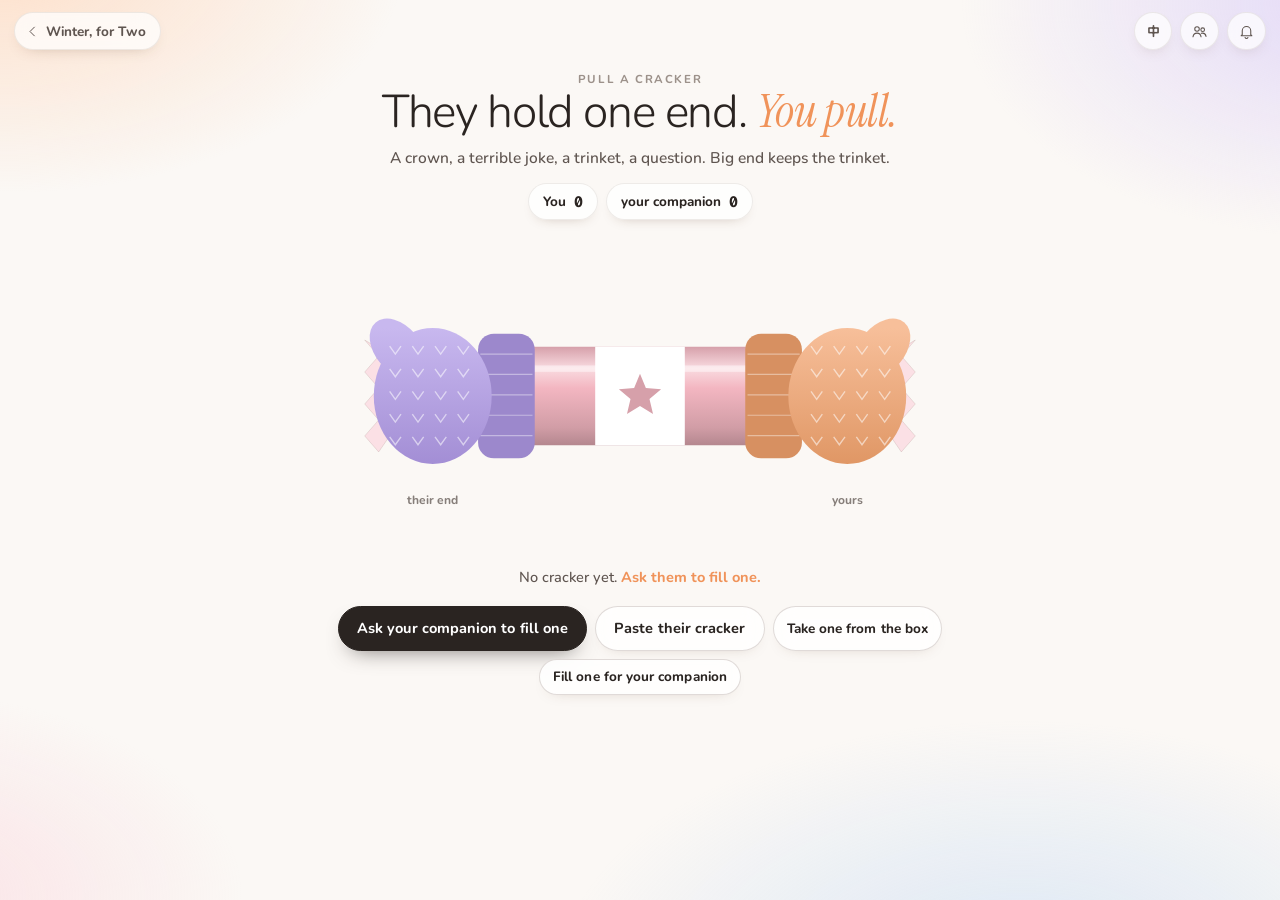
==== commit 0cea953d: "Redesign: light, delicate UI, Traditional Chinese, disc music player - New light "delicate" design s" ====
--- a/cracker/index.html
+++ b/cracker/index.html
@@ -5,99 +5,107 @@
 <meta name="viewport" content="width=device-width,initial-scale=1,viewport-fit=cover">
 <title>Pull a Cracker · Winter, for Two</title>
 <meta name="description" content="Your AI companion fills a Christmas cracker with a terrible joke, a paper crown, a tiny trinket and a question. You pull. Someone gets the big end.">
-<meta name="theme-color" content="#1b120d">
+<meta name="theme-color" content="#fbf8f5">
 <link rel="icon" href="data:image/svg+xml,%3Csvg xmlns='http://www.w3.org/2000/svg' viewBox='0 0 100 100'%3E%3Ctext y='.9em' font-size='90'%3E🎉%3C/text%3E%3C/svg%3E">
 <link rel="preconnect" href="https://fonts.googleapis.com">
 <link rel="preconnect" href="https://fonts.gstatic.com" crossorigin>
-<link rel="stylesheet" href="https://fonts.googleapis.com/css2?family=Caveat:wght@500;700&family=Nunito:ital,wght@0,400..800;1,400..700&family=Fraunces:ital,opsz,wght@0,9..144,300..700;1,9..144,300..700&display=swap">
-<link rel="stylesheet" href="https://fonts.googleapis.com/css2?family=LXGW+WenKai+TC:wght@400;700&display=swap">
+<link rel="stylesheet" href="https://fonts.googleapis.com/css2?family=Caveat:wght@500;700&family=Plus+Jakarta+Sans:ital,wght@0,300..700;1,300..500&family=Instrument+Serif:ital@0;1&family=Geist+Mono:wght@400;500&display=swap">
+<link rel="stylesheet" href="https://fonts.googleapis.com/css2?family=Chiron+GoRound+TC:wght@300..600&family=LXGW+WenKai+TC:wght@300;400;700&display=swap">
 <style data-shared="base.css">
-/* Winter, for Two — shared styles ("fireside": cocoa, candlelight, honey, rose, cream paper).
+/* Winter, for Two — shared styles. Light, modern, delicate.
    Source of truth for the block inlined into every page by tools/inline-shared.py.
    Edit here, then run:  python3 tools/inline-shared.py */
 :root{
-  --bg-0:#110a07;
-  --bg-1:#1b120d;
-  --bg-2:#271a13;
-  --bg-3:#352319;
-  --line:rgba(255,226,194,.13);
-  --line-2:rgba(255,226,194,.25);
-  --glass:rgba(255,236,214,.065);
-  --glass-2:rgba(255,236,214,.12);
-  --ink:#fcf1e3;
-  --ink-2:#e6d1b9;
-  --ink-3:#b39a83;
-  --gold:#f3bf68;      /* honey */
-  --gold-2:#e29a45;
-  --ember:#ec7f4c;
-  --berry:#d05866;     /* cranberry */
-  --pine:#6a9a76;
-  --rose:#ec9fab;
-  --cream:#f8ecdb;
-  --me:#f3b55e;        /* the human's colour: honey */
-  --them:#ee9cab;      /* the companion's colour: rose */
-  --paper:#f7ebd7;
-  --paper-ink:#3d2c20;
-  --serif:"Fraunces","Noto Serif TC","Songti TC",Georgia,serif;
-  --sans:"Nunito","Noto Sans TC","PingFang TC",system-ui,-apple-system,"Segoe UI",sans-serif;
+  --bg:#fbf8f5;
+  --bg-2:#f4eee8;
+  --surface:rgba(255,255,255,.74);
+  --solid:#ffffff;
+  --line:rgba(70,45,30,.09);
+  --line-2:rgba(70,45,30,.17);
+  --ink:#2a2421;
+  --ink-2:#5f5550;
+  --ink-3:#9c918a;
+  --me:#f0935a;         /* the human: apricot */
+  --me-soft:#fde8da;
+  --them:#a48bea;       /* the companion: lilac */
+  --them-soft:#eee8fc;
+  --accent:#f0935a;
+  --sky:#8fb9ea;
+  --mint:#7fcbb0;
+  --butter:#f6d488;
+  --blush:#f5c6cc;
+  --sans:"Plus Jakarta Sans","Chiron GoRound TC","PingFang TC","Noto Sans TC",system-ui,-apple-system,"Segoe UI",sans-serif;
+  --serif:"Instrument Serif","LXGW WenKai TC",Georgia,serif;
   --hand:"Caveat","LXGW WenKai TC","Kaiti TC",cursive;
-  --r:22px;
-  --shadow:0 24px 60px -26px rgba(0,0,0,.85);
-  color-scheme:dark;
-}
+  --mono:"Geist Mono",ui-monospace,"SF Mono",Menlo,monospace;
+  --r:24px;
+  --shadow:0 20px 44px -26px rgba(90,55,30,.30),0 2px 6px -3px rgba(90,55,30,.08);
+  color-scheme:light;
+}
+html[lang^="zh"]{--serif:"LXGW WenKai TC","Instrument Serif",Georgia,serif}
 *{box-sizing:border-box}
 html{-webkit-text-size-adjust:100%;text-size-adjust:100%;overflow-x:hidden;overflow-x:clip}
 html,body{margin:0}
-body{min-height:100vh;min-height:100dvh;color:var(--ink);font-family:var(--sans);font-size:16px;line-height:1.5;
-  background:var(--bg-1);
-  background-image:radial-gradient(120% 70% at 50% -10%,rgba(236,140,72,.16) 0%,rgba(236,140,72,0) 60%),radial-gradient(90% 60% at 50% 110%,rgba(208,88,102,.10) 0%,rgba(208,88,102,0) 70%);
-  background-attachment:fixed;
+body{min-height:100vh;min-height:100dvh;background:var(--bg);color:var(--ink);font-family:var(--sans);font-size:16px;line-height:1.55;font-weight:400;
   -webkit-font-smoothing:antialiased;-moz-osx-font-smoothing:grayscale;-webkit-tap-highlight-color:transparent;overflow-x:hidden;overflow-x:clip}
+/* soft light in the corners */
+body::before{content:"";position:fixed;inset:-12%;z-index:-1;pointer-events:none;
+  background:radial-gradient(36% 30% at 10% 6%,rgba(255,204,168,.55),transparent 70%),radial-gradient(34% 30% at 94% 10%,rgba(206,190,250,.5),transparent 70%),
+    radial-gradient(42% 34% at 74% 98%,rgba(172,206,245,.42),transparent 70%),radial-gradient(30% 26% at 4% 90%,rgba(250,198,210,.42),transparent 70%)}
+body.plain::before{display:none}
 button,input,textarea,select{font:inherit;color:inherit}
-a{color:var(--gold)}
+a{color:inherit}
 img,svg,canvas{display:block}
-::selection{background:rgba(243,191,104,.38)}
-:focus-visible{outline:2px solid var(--gold);outline-offset:3px;border-radius:12px}
+::selection{background:rgba(240,147,90,.25)}
+:focus-visible{outline:2px solid var(--accent);outline-offset:3px;border-radius:12px}
 [hidden]{display:none!important}
 .sr-only{position:absolute!important;width:1px;height:1px;padding:0;margin:-1px;overflow:hidden;clip:rect(0,0,0,0);white-space:nowrap;border:0}
-/* warm grain, opt in with <body class="grain"> */
-body.grain::after{content:"";position:fixed;inset:0;pointer-events:none;z-index:1000;opacity:.22;mix-blend-mode:soft-light;
-  background-image:url("data:image/svg+xml,%3Csvg xmlns='http://www.w3.org/2000/svg' width='180' height='180'%3E%3Cfilter id='n'%3E%3CfeTurbulence type='fractalNoise' baseFrequency='.85' numOctaves='2' stitchTiles='stitch'/%3E%3CfeColorMatrix values='0 0 0 0 1 0 0 0 0 .92 0 0 0 0 .8 0 0 0 .6 0'/%3E%3C/filter%3E%3Crect width='100%25' height='100%25' filter='url(%23n)'/%3E%3C/svg%3E")}
 
 /* ---------- type ---------- */
-.eyebrow{font-family:var(--hand);font-size:23px;line-height:1;color:var(--gold);font-weight:600;margin:0;letter-spacing:.01em}
-.display{font-family:var(--serif);font-weight:400;letter-spacing:-.012em;line-height:1.06;margin:0;font-optical-sizing:auto}
+.eyebrow{font-size:11.5px;line-height:1.2;letter-spacing:.14em;text-transform:uppercase;color:var(--ink-3);font-weight:600;margin:0}
+html[lang^="zh"] .eyebrow{letter-spacing:.2em;font-size:12.5px}
+.display{font-family:var(--sans);font-weight:300;letter-spacing:-.03em;line-height:1.05;margin:0;color:var(--ink)}
+.display em{font-family:var(--serif);font-style:italic;font-weight:400;letter-spacing:-.01em;color:var(--accent)}
+html[lang^="zh"] .display{font-family:"LXGW WenKai TC",var(--sans);font-weight:400;letter-spacing:.02em;line-height:1.2}
+html[lang^="zh"] .display em{font-style:normal}
+.lede{color:var(--ink-2);font-size:15.5px;line-height:1.55;margin:10px 0 0;font-weight:400}
 .muted{color:var(--ink-3)}
 .hand{font-family:var(--hand)}
 
 /* ---------- top bar ---------- */
 .w4-top{position:fixed;inset:0 0 auto 0;z-index:60;display:flex;align-items:center;gap:8px;padding:12px 14px;padding-top:max(12px,env(safe-area-inset-top));pointer-events:none}
 .w4-top>*{pointer-events:auto}
-.w4-home{display:inline-flex;align-items:center;gap:7px;text-decoration:none;color:var(--ink-2);font-size:14px;font-weight:600;height:40px;padding:0 15px 0 11px;border-radius:999px;background:rgba(30,19,13,.62);border:1px solid var(--line);-webkit-backdrop-filter:blur(12px);backdrop-filter:blur(12px);transition:color .2s,border-color .2s}
+.w4-home{display:inline-flex;align-items:center;gap:6px;text-decoration:none;color:var(--ink-2);font-size:13.5px;font-weight:600;height:38px;padding:0 14px 0 10px;border-radius:999px;
+  background:rgba(255,255,255,.72);border:1px solid var(--line);box-shadow:0 6px 16px -10px rgba(90,55,30,.35);-webkit-backdrop-filter:blur(14px);backdrop-filter:blur(14px);transition:color .2s,border-color .2s}
 .w4-home:hover{color:var(--ink);border-color:var(--line-2)}
-.w4-home svg{width:16px;height:16px;opacity:.85}
+.w4-home svg{width:15px;height:15px}
 .w4-spacer{flex:1}
-.w4-icon{width:40px;height:40px;flex:none;border-radius:999px;border:1px solid var(--line);background:rgba(30,19,13,.62);-webkit-backdrop-filter:blur(12px);backdrop-filter:blur(12px);display:grid;place-items:center;cursor:pointer;color:var(--ink-2);padding:0;transition:color .2s,border-color .2s}
+.w4-icon{min-width:38px;height:38px;flex:none;border-radius:999px;border:1px solid var(--line);background:rgba(255,255,255,.72);box-shadow:0 6px 16px -10px rgba(90,55,30,.35);
+  -webkit-backdrop-filter:blur(14px);backdrop-filter:blur(14px);display:grid;place-items:center;cursor:pointer;color:var(--ink-2);padding:0 10px;font-size:13px;font-weight:700;transition:color .2s,border-color .2s}
 .w4-icon:hover{color:var(--ink);border-color:var(--line-2)}
-.w4-icon svg{width:18px;height:18px}
+.w4-icon svg{width:17px;height:17px}
 .w4-icon[aria-pressed="false"]{color:var(--ink-3)}
 .w4-icon[aria-pressed="false"] .on{display:none}
 .w4-icon[aria-pressed="true"] .off{display:none}
 
 /* ---------- buttons ---------- */
-.btn{appearance:none;-webkit-appearance:none;border:1px solid var(--line);background:var(--glass);color:var(--ink);min-height:46px;padding:10px 19px;border-radius:999px;font-size:15.5px;font-weight:700;letter-spacing:.005em;cursor:pointer;display:inline-flex;align-items:center;justify-content:center;gap:8px;text-decoration:none;white-space:nowrap;transition:transform .15s ease,background .2s,border-color .2s,opacity .2s,box-shadow .2s;-webkit-backdrop-filter:blur(10px);backdrop-filter:blur(10px)}
-.btn:hover{background:var(--glass-2);border-color:var(--line-2)}
+.btn{appearance:none;-webkit-appearance:none;border:1px solid var(--line-2);background:rgba(255,255,255,.82);color:var(--ink);min-height:44px;padding:10px 18px;border-radius:999px;
+  font-size:14.5px;font-weight:600;letter-spacing:.005em;cursor:pointer;display:inline-flex;align-items:center;justify-content:center;gap:8px;text-decoration:none;white-space:nowrap;
+  box-shadow:0 6px 16px -12px rgba(90,55,30,.35);transition:transform .15s ease,background .2s,border-color .2s,opacity .2s,box-shadow .2s;-webkit-backdrop-filter:blur(10px);backdrop-filter:blur(10px)}
+.btn:hover{background:#fff;border-color:rgba(70,45,30,.26)}
 .btn:active{transform:scale(.97)}
-.btn svg{width:18px;height:18px;flex:none}
-.btn.primary{background:linear-gradient(180deg,#f9d28d,#eaa24d);color:#3a2208;border-color:rgba(255,226,170,.55);box-shadow:0 12px 28px -14px rgba(236,150,60,.95),inset 0 1px 0 rgba(255,255,255,.5)}
-.btn.primary:hover{background:linear-gradient(180deg,#fbdc9f,#efad5a)}
-.btn.rose{background:linear-gradient(180deg,#f5b5bf,#e28796);color:#3d1219;border-color:rgba(255,210,216,.5);box-shadow:0 12px 28px -14px rgba(226,120,140,.9),inset 0 1px 0 rgba(255,255,255,.45)}
-.btn.ghost{background:transparent;border-color:transparent;-webkit-backdrop-filter:none;backdrop-filter:none}
-.btn.ghost:hover{background:var(--glass)}
-.btn.small{min-height:38px;padding:6px 14px;font-size:14.5px}
-.btn.round{width:46px;padding:0}
-.btn.small.round{width:38px}
-.btn:disabled,.btn[aria-disabled="true"]{opacity:.42;pointer-events:none}
+.btn svg{width:17px;height:17px;flex:none}
+.btn.primary{background:var(--ink);color:#fff;border-color:var(--ink);box-shadow:0 10px 22px -12px rgba(42,36,33,.7)}
+.btn.primary:hover{background:#3a322e}
+.btn.soft{background:var(--me-soft);border-color:transparent;color:#a4532a}
+.btn.soft.them{background:var(--them-soft);color:#6a4fc4}
+.btn.ghost{background:transparent;border-color:transparent;box-shadow:none;-webkit-backdrop-filter:none;backdrop-filter:none;color:var(--ink-2)}
+.btn.ghost:hover{background:rgba(70,45,30,.05)}
+.btn.small{min-height:36px;padding:6px 13px;font-size:13.5px}
+.btn.round{width:44px;padding:0}
+.btn.small.round{width:36px}
+.btn:disabled,.btn[aria-disabled="true"]{opacity:.38;pointer-events:none}
+.link{background:none;border:0;padding:0;color:var(--accent);font-weight:600;cursor:pointer;font-size:13.5px}
 
 .row{display:flex;align-items:center;gap:10px;flex-wrap:wrap}
 .row.end{justify-content:flex-end}
@@ -107,106 +115,106 @@
 
 /* ---------- fields ---------- */
 .field{display:flex;flex-direction:column;gap:7px;min-width:0}
-.field>label,.label{font-size:14px;font-weight:700;color:var(--ink-2)}
+.field>label,.label{font-size:12.5px;font-weight:600;color:var(--ink-2);letter-spacing:.01em}
 .field .sub,.label .sub{font-weight:400;color:var(--ink-3)}
-.input{width:100%;background:rgba(255,238,218,.06);border:1px solid var(--line);border-radius:16px;padding:12px 15px;font-size:16px;outline:none;transition:border-color .2s,background .2s,box-shadow .2s;color:var(--ink)}
-.input::placeholder{color:rgba(230,209,185,.42)}
-.input:focus{border-color:rgba(243,191,104,.7);background:rgba(255,238,218,.09);box-shadow:0 0 0 4px rgba(243,191,104,.12)}
-textarea.input{resize:vertical;min-height:90px;line-height:1.45;display:block}
-.count{font-size:12.5px;color:var(--ink-3);text-align:right;font-variant-numeric:tabular-nums}
-
+.input{width:100%;background:rgba(255,255,255,.9);border:1px solid var(--line-2);border-radius:14px;padding:11px 14px;font-size:16px;outline:none;transition:border-color .2s,box-shadow .2s;color:var(--ink)}
+.input::placeholder{color:#b9aea6}
+.input:focus{border-color:rgba(240,147,90,.7);box-shadow:0 0 0 4px rgba(240,147,90,.13)}
+textarea.input{resize:vertical;min-height:90px;line-height:1.5;display:block}
+.count{font-size:12px;color:var(--ink-3);text-align:right;font-variant-numeric:tabular-nums;font-family:var(--mono)}
 .swatches{display:flex;flex-wrap:wrap;gap:10px}
-.swatch{width:42px;height:42px;border-radius:50%;border:2px solid rgba(255,236,214,.16);cursor:pointer;padding:0;position:relative;background-size:cover;transition:transform .15s,border-color .2s,box-shadow .2s;flex:none}
-.swatch:hover{transform:scale(1.07)}
-.swatch[aria-checked="true"]{border-color:var(--cream);box-shadow:0 0 0 3px rgba(243,191,104,.5)}
+.swatch{width:34px;height:34px;border-radius:50%;border:2px solid #fff;cursor:pointer;padding:0;position:relative;background-size:cover;box-shadow:0 0 0 1px var(--line-2),0 4px 10px -6px rgba(90,55,30,.4);transition:transform .15s,box-shadow .2s;flex:none}
+.swatch:hover{transform:scale(1.08)}
+.swatch[aria-checked="true"]{box-shadow:0 0 0 2px var(--ink),0 4px 10px -6px rgba(90,55,30,.4)}
 
 /* ---------- panels ---------- */
-.panel{background:linear-gradient(180deg,rgba(255,236,214,.08),rgba(255,236,214,.035));border:1px solid var(--line);border-radius:var(--r);box-shadow:var(--shadow);-webkit-backdrop-filter:blur(14px);backdrop-filter:blur(14px)}
-.paper-card{background:var(--paper);color:var(--paper-ink);border-radius:6px 6px 10px 10px;box-shadow:0 18px 40px -20px rgba(0,0,0,.9),inset 0 0 0 1px rgba(90,60,30,.12)}
+.panel{background:var(--surface);border:1px solid var(--line);border-radius:var(--r);box-shadow:var(--shadow);-webkit-backdrop-filter:blur(18px);backdrop-filter:blur(18px)}
+.panel h2{font-weight:500;font-size:17px;letter-spacing:-.01em;margin:0}
+.panel .sub{color:var(--ink-3);font-size:13.5px;margin:3px 0 12px}
 
 /* ---------- sheets (dialogs) ---------- */
-dialog.w4-sheet{border:0;padding:0;margin:auto;background:transparent;color:var(--ink);max-width:min(560px,calc(100vw - 24px));width:100%;max-height:calc(100dvh - 24px);overflow:visible}
-dialog.w4-sheet::backdrop{background:rgba(12,6,3,.6);-webkit-backdrop-filter:blur(5px);backdrop-filter:blur(5px)}
-dialog.w4-sheet[open]{animation:w4-rise .34s cubic-bezier(.2,.9,.3,1.15)}
-.w4-sheet-in{background:radial-gradient(120% 60% at 50% 0%,rgba(236,140,72,.14),rgba(236,140,72,0) 70%),linear-gradient(180deg,#2e1f17,#22160f);border:1px solid var(--line-2);border-radius:26px;padding:22px 20px 18px;box-shadow:0 40px 90px -30px rgba(0,0,0,.95);max-height:calc(100dvh - 24px);overflow:auto;display:flex;flex-direction:column;gap:14px}
-.w4-sheet-in h3{font-family:var(--serif);font-weight:500;font-size:24px;line-height:1.15;margin:0}
+dialog.w4-sheet{border:0;padding:0;margin:auto;background:transparent;color:var(--ink);max-width:min(540px,calc(100vw - 24px));width:100%;max-height:calc(100dvh - 24px);overflow:visible}
+dialog.w4-sheet::backdrop{background:rgba(60,40,30,.22);-webkit-backdrop-filter:blur(6px);backdrop-filter:blur(6px)}
+dialog.w4-sheet[open]{animation:w4-rise .34s cubic-bezier(.2,.9,.3,1.12)}
+.w4-sheet-in{background:#fff;border:1px solid var(--line);border-radius:28px;padding:22px 20px 18px;box-shadow:0 40px 90px -36px rgba(70,40,20,.45);max-height:calc(100dvh - 24px);overflow:auto;display:flex;flex-direction:column;gap:14px}
+.w4-sheet-in h3{font-weight:500;font-size:21px;letter-spacing:-.015em;line-height:1.2;margin:0}
 .w4-sheet-in p{margin:0}
-.w4-sheet-in textarea.input{min-height:180px;font-size:15px}
-.w4-sheet .tip{font-size:14px;color:var(--ink-3);line-height:1.45}
-.w4-sheet .tip b{color:var(--ink-2);font-weight:700}
-.w4-sheet .err{font-size:14px;color:#ffb8a6}
-@keyframes w4-rise{from{opacity:0;transform:translateY(18px) scale(.98)}to{opacity:1;transform:none}}
+.w4-sheet-in textarea.input{min-height:170px;font-size:14.5px;background:var(--bg)}
+.w4-sheet .tip{font-size:13.5px;color:var(--ink-3);line-height:1.5}
+.w4-sheet .tip b{color:var(--ink-2);font-weight:600}
+.w4-sheet .err{font-size:13.5px;color:#c4523a}
+@keyframes w4-rise{from{opacity:0;transform:translateY(16px) scale(.985)}to{opacity:1;transform:none}}
 
 /* ---------- toast ---------- */
-.w4-toast{position:fixed;left:50%;bottom:calc(24px + env(safe-area-inset-bottom));transform:translate(-50%,16px);opacity:0;z-index:120;background:#fbefdc;color:#3a2410;padding:12px 19px;border-radius:999px;font-size:15px;font-weight:700;box-shadow:0 16px 40px -12px rgba(0,0,0,.75);pointer-events:none;transition:opacity .25s,transform .3s cubic-bezier(.2,.9,.3,1.2);max-width:calc(100vw - 32px);text-align:center}
+.w4-toast{position:fixed;left:50%;bottom:calc(22px + env(safe-area-inset-bottom));transform:translate(-50%,14px);opacity:0;z-index:120;background:var(--ink);color:#fff;padding:11px 18px;border-radius:999px;font-size:14px;font-weight:600;
+  box-shadow:0 16px 36px -14px rgba(42,36,33,.6);pointer-events:none;transition:opacity .25s,transform .3s cubic-bezier(.2,.9,.3,1.2);max-width:calc(100vw - 32px);text-align:center}
 .w4-toast.show{opacity:1;transform:translate(-50%,0)}
 
 /* a gentle "look here" */
 .pulse{animation:w4-pulse 2.4s ease-in-out infinite}
-@keyframes w4-pulse{0%,100%{box-shadow:0 0 0 0 rgba(243,191,104,0)}50%{box-shadow:0 0 0 7px rgba(243,191,104,.22)}}
-
-/* ---------- the three-step bridge ---------- */
+@keyframes w4-pulse{0%,100%{box-shadow:0 0 0 0 rgba(240,147,90,0)}50%{box-shadow:0 0 0 7px rgba(240,147,90,.18)}}
+
+/* ---------- the two voices ---------- */
 .bridge{display:flex;flex-wrap:wrap;gap:8px;align-items:center}
 .who-me{color:var(--me)}
 .who-them{color:var(--them)}
+.dot{display:inline-block;width:8px;height:8px;border-radius:50%;vertical-align:1px;margin-right:6px}
+.dot.me{background:var(--me)}.dot.them{background:var(--them)}
 
 @media (prefers-reduced-motion:reduce){
   *,*::before,*::after{animation-duration:.01ms!important;animation-iteration-count:1!important;transition-duration:.01ms!important;scroll-behavior:auto!important}
 }
 </style>
 <style>
-  body{background-image:radial-gradient(70% 50% at 50% 30%,rgba(255,170,90,.2),rgba(255,170,90,0) 70%),
-    radial-gradient(9px 9px at 15% 20%,rgba(255,200,120,.5),transparent),radial-gradient(11px 11px at 84% 14%,rgba(255,140,120,.45),transparent),radial-gradient(8px 8px at 70% 36%,rgba(255,220,150,.45),transparent),
-    linear-gradient(180deg,#2a160f,#1b100b 60%,#140b07)}
-  .wrap{max-width:780px;margin:0 auto;padding:74px 16px 60px;display:grid;gap:18px}
+  .wrap{max-width:780px;margin:0 auto;padding:72px 16px 60px;display:grid;gap:16px}
   .head{text-align:center}
   .head h1{font-size:clamp(30px,7.5vw,46px)}
-  .head p{color:var(--ink-2);margin:10px auto 0;max-width:46ch;font-size:15.5px}
-  .score{display:flex;justify-content:center;gap:10px;flex-wrap:wrap;margin-top:14px}
-  .score span{display:inline-flex;align-items:center;gap:8px;padding:6px 14px;border-radius:999px;background:rgba(255,236,214,.06);border:1px solid var(--line);font-weight:800;font-size:14.5px}
-  .score b{font-size:17px}
+  .score{display:flex;justify-content:center;gap:8px;flex-wrap:wrap;margin-top:14px}
+  .score span{display:inline-flex;align-items:center;gap:8px;padding:6px 14px;border-radius:999px;background:rgba(255,255,255,.8);border:1px solid var(--line);font-size:13.5px;font-weight:600;box-shadow:0 6px 14px -10px rgba(90,55,30,.4)}
+  .score b{font-family:var(--mono);font-size:15px}
   .score .crowned::before{content:"👑";margin-right:-2px}
   .stagewrap{position:relative;margin:0 -16px}
   #stage{display:block;width:100%;height:min(40vh,320px);min-height:230px;touch-action:none;cursor:grab}
   #stage:active{cursor:grabbing}
-  .status{text-align:center;color:var(--ink-2);font-weight:700;min-height:26px;margin:-6px 0 0}
-  .status .hand{font-size:24px;color:var(--gold)}
+  .status{text-align:center;color:var(--ink-2);min-height:24px;margin:-6px 0 0;font-size:14.5px}
+  .status b{color:var(--accent);font-weight:600}
   .controls{display:flex;flex-wrap:wrap;gap:8px;justify-content:center}
   .results{display:grid;gap:12px;grid-template-columns:1fr}
   @media (min-width:640px){ .results{grid-template-columns:1fr 1fr} .results .wide{grid-column:1 / -1} }
-  .card{padding:16px 18px;border-radius:20px;background:linear-gradient(180deg,#fff8ec,#f3e5cc);color:#3d2a1b;box-shadow:0 20px 40px -22px rgba(0,0,0,.9);transform:translateY(14px) rotate(var(--r,0deg));opacity:0;animation:land .7s cubic-bezier(.2,1.4,.4,1) forwards}
+  .card{padding:16px 18px;border-radius:22px;background:#fff;color:var(--ink);border:1px solid var(--line);box-shadow:var(--shadow);transform:translateY(14px) rotate(var(--r,0deg));opacity:0;animation:land .7s cubic-bezier(.2,1.4,.4,1) forwards}
   @keyframes land{to{transform:translateY(0) rotate(var(--r,0deg));opacity:1}}
-  .card .k{font-size:12px;font-weight:800;letter-spacing:.12em;text-transform:uppercase;color:#b0814f;margin-bottom:6px}
-  .card .big{font-family:var(--hand);font-size:27px;line-height:1.1}
-  .card .small{font-size:14px;color:#7a5d44;margin-top:6px}
-  .banner{text-align:center;padding:16px;border-radius:20px;background:linear-gradient(180deg,rgba(255,236,214,.1),rgba(255,236,214,.04));border:1px solid var(--line)}
-  .banner h2{font-family:var(--serif);font-weight:500;font-size:28px;margin:0}
+  .card .k{font-size:10.5px;font-weight:700;letter-spacing:.14em;text-transform:uppercase;color:var(--ink-3);margin-bottom:6px}
+  html[lang^="zh"] .card .k{letter-spacing:.12em;font-size:12px;text-transform:none}
+  .card .big{font-family:var(--hand);font-size:26px;line-height:1.12}
+  html[lang^="zh"] .card .big{font-size:20px;line-height:1.5}
+  .card .small{font-size:13px;color:var(--ink-3);margin-top:6px}
+  .banner{text-align:center;padding:16px}
+  .banner h2{font-weight:400;font-size:26px;letter-spacing:-.02em;margin:0}
+  html[lang^="zh"] .banner h2{font-family:"LXGW WenKai TC",var(--sans)}
   .banner p{margin:6px 0 0;color:var(--ink-3)}
   .crown{display:flex;gap:14px;align-items:center}
-  .crown svg{width:78px;flex:none;filter:drop-shadow(0 6px 8px rgba(0,0,0,.25))}
+  .crown svg{width:76px;flex:none;filter:drop-shadow(0 6px 8px rgba(90,55,30,.2))}
   .groan{display:flex;gap:6px;margin-top:10px;flex-wrap:wrap}
-  .groan button{appearance:none;border:1px solid rgba(120,80,40,.25);background:rgba(255,255,255,.5);border-radius:12px;padding:6px 9px;font-size:20px;cursor:pointer;transition:transform .15s}
-  .groan button[aria-pressed="true"]{background:#f3bf68;border-color:#c98b2e;transform:scale(1.1)}
-  .punch{margin-top:10px;font-family:var(--hand);font-size:26px;color:#a2402f;min-height:30px}
-  .card textarea{background:rgba(255,255,255,.6);color:#3d2a1b;border-color:rgba(120,80,40,.25);margin-top:10px;min-height:70px}
-  .card textarea::placeholder{color:rgba(90,60,30,.45)}
-  .card .btn{color:#3a2208}
+  .groan button{appearance:none;border:1px solid var(--line-2);background:var(--bg);border-radius:12px;padding:6px 9px;font-size:20px;cursor:pointer;transition:transform .15s}
+  .groan button[aria-pressed="true"]{background:var(--me-soft);border-color:var(--accent);transform:scale(1.1)}
+  .punch{margin-top:10px;font-family:var(--hand);font-size:25px;color:var(--accent);min-height:30px}
+  html[lang^="zh"] .punch{font-size:20px}
+  .card textarea{margin-top:10px;min-height:70px;background:var(--bg)}
   .fill{padding:18px;display:grid;gap:14px}
-  .fill h2{font-family:var(--serif);font-weight:500;font-size:22px;margin:0}
-  .dice{background:none;border:0;color:var(--gold);font-weight:800;cursor:pointer;font-size:14px;padding:0}
-  .grip{display:flex;align-items:center;gap:10px;font-weight:700}
-  .grip input{flex:1;accent-color:var(--gold)}
+  .grip{display:flex;align-items:center;gap:10px;font-size:13px;color:var(--ink-2)}
+  .grip input{flex:1;accent-color:var(--ink)}
+  .grip b{font-family:var(--mono)}
 </style>
 </head>
-<body class="grain">
+<body>
 <main class="wrap">
   <header class="head">
-    <p class="eyebrow">pull a cracker</p>
-    <h1 class="display">They hold one end. You pull.</h1>
-    <p>Inside: a paper crown, a terrible joke, a tiny trinket and a question. Whoever gets the big end keeps the trinket. Their grip counts — so does how hard you yank.</p>
+    <p class="eyebrow" data-i18n="eyebrow"></p>
+    <h1 class="display" data-i18n="h1"></h1>
+    <p class="lede" data-i18n="lede"></p>
     <div class="score" id="score" aria-live="polite"></div>
   </header>
-  <div class="stagewrap"><canvas id="stage" role="img" aria-label="A Christmas cracker held at both ends by mittens. Drag to the right to pull."></canvas></div>
+  <div class="stagewrap"><canvas id="stage" role="img" data-i18n-aria="stageAria"></canvas></div>
   <p class="status" id="status" aria-live="polite"></p>
   <div class="controls" id="controls"></div>
   <section id="out" class="results" aria-live="polite"></section>
@@ -216,8 +224,8 @@
 /* Winter, for Two — the bridge.
    You play with your hands; your companion plays with words. These helpers carry
    words across: an invitation you copy to your companion, their reply pasted back
-   in (read forgivingly), and a few things kept in this browser. No dependencies,
-   no servers, no tracking.
+   in (read forgivingly), and a few things kept in this browser. English and
+   繁體中文. No dependencies, no servers, no tracking.
    Source of truth for the block inlined into every page by tools/inline-shared.py.
    Edit here, then run:  python3 tools/inline-shared.py */
 (function(){
@@ -225,15 +233,6 @@
 const W4 = window.W4 = {};
 const NS = 'w4t:';
 
-W4.games = {
-  'window':    { path:'window/',     title:'The Other Side of the Glass' },
-  'snowflakes':{ path:'snowflakes/', title:'Snowflakes from Words' },
-  'gifts':     { path:'gifts/',      title:'Impossible Gifts' },
-  'music-box': { path:'music-box/',  title:'Music Box Duet' },
-  'star-jar':  { path:'star-jar/',   title:'A Jar of Small Stars' },
-  'cracker':   { path:'cracker/',    title:'Pull a Cracker' }
-};
-
 /* ---------- storage: never throws (private windows, blocked storage) ---------- */
 W4.store = {
   get(k, d){ try{ const v = localStorage.getItem(NS + k); return v === null ? d : JSON.parse(v); }catch(e){ return d; } },
@@ -241,37 +240,91 @@
   del(k){ try{ localStorage.removeItem(NS + k); }catch(e){} }
 };
 
+/* ---------- language ---------- */
+W4.lang = (function(){
+  let p = null;
+  try{ p = new URLSearchParams(location.hash.slice(1)).get('lang') || new URLSearchParams(location.search).get('lang'); }catch(e){}
+  if(p === 'zh' || p === 'en'){ W4.store.set('lang', p); return p; }
+  const s = W4.store.get('lang', null);
+  if(s === 'zh' || s === 'en') return s;
+  return /^zh/i.test(navigator.language || '') ? 'zh' : 'en';
+})();
+W4.zh = W4.lang === 'zh';
+document.documentElement.lang = W4.zh ? 'zh-Hant' : 'en';
+const DICT = { en: {}, zh: {} };
+W4.i18n = function(d){ for(const l in d){ DICT[l] = Object.assign(DICT[l] || {}, d[l]); } if(document.readyState !== 'loading') W4.applyI18n(); };
+W4.t = function(key, vars){
+  let s = DICT[W4.lang][key]; if(s === undefined) s = DICT.en[key]; if(s === undefined) return key;
+  if(typeof s === 'function') return s(vars || {});
+  return vars ? String(s).replace(/\{(\w+)\}/g, (_, k) => (vars[k] == null ? '' : vars[k])) : s;
+};
+/* pick the right string from an { en, zh } pair */
+W4.L = o => (o && typeof o === 'object' && ('en' in o || 'zh' in o)) ? (o[W4.lang] != null ? o[W4.lang] : o.en) : o;
+W4.applyI18n = function(root){
+  const r = root || document;
+  r.querySelectorAll('[data-i18n]').forEach(el => { el.innerHTML = W4.t(el.dataset.i18n); });
+  r.querySelectorAll('[data-i18n-ph]').forEach(el => { el.placeholder = W4.t(el.dataset.i18nPh); });
+  r.querySelectorAll('[data-i18n-aria]').forEach(el => { el.setAttribute('aria-label', W4.t(el.dataset.i18nAria)); });
+  r.querySelectorAll('[data-i18n-title]').forEach(el => { el.title = W4.t(el.dataset.i18nTitle); });
+};
+W4.setLang = l => { W4.store.set('lang', l); location.reload(); };
+
+W4.i18n({
+  en: { site: 'Winter, for Two', who: 'Who’s playing', namesTitle: 'Two names, that’s all', namesTip: 'Used for labels and messages. Stays in this browser.',
+    you: 'You', companion: 'Your companion', yourName: 'your name', theirName: 'their name', cancel: 'Cancel', save: 'Save', close: 'Close', copy: 'Copy', share: 'Share…',
+    sendTitle: 'Send this to {them}', sendTip: 'Paste it into your chat. Change any words first — it’s your voice.', copied: 'Copied — paste it to {them} ✦', copyBlocked: 'Copying was blocked — select the text and copy it',
+    receiveTitle: 'Paste {their} reply', receiveTip: 'Paste their whole message. Extra words are fine.', pasteClip: 'Paste from clipboard', clipEmpty: 'The clipboard is empty',
+    clipDenied: 'Not allowed — long-press the box and paste', open: 'Open it', fromThem: 'From {them}', forThem: 'For {them}', sound: 'Sound', langBtn: '中', langName: '中文',
+    meDefault: 'you', themDefault: 'your companion', ThemDefault: 'Your companion', imageFail: 'Couldn’t make the image' },
+  zh: { site: '兩個人的冬天', who: '誰在玩', namesTitle: '兩個名字就好', namesTip: '只用來寫標籤和訊息，只存在這個瀏覽器。',
+    you: '你', companion: '你的 AI 夥伴', yourName: '你的名字', theirName: '對方的名字', cancel: '取消', save: '儲存', close: '關閉', copy: '複製', share: '分享…',
+    sendTitle: '傳給{them}', sendTip: '貼到你們的對話裡。想改哪個字都可以——這是你的語氣。', copied: '已複製，貼給{them}吧 ✦', copyBlocked: '瀏覽器擋住了複製——請選取文字後自行複製',
+    receiveTitle: '貼上{their}回覆', receiveTip: '整段貼上就好，多出來的字沒關係。', pasteClip: '從剪貼簿貼上', clipEmpty: '剪貼簿是空的',
+    clipDenied: '瀏覽器不允許——請長按輸入框貼上', open: '打開', fromThem: '來自{them}', forThem: '給{them}', sound: '聲音', langBtn: 'EN', langName: 'English',
+    meDefault: '你', themDefault: '對方', ThemDefault: '對方', imageFail: '圖片做不出來' }
+});
+
 /* ---------- small helpers ---------- */
 W4.$ = (s, r) => (r || document).querySelector(s);
 W4.$$ = (s, r) => Array.from((r || document).querySelectorAll(s));
 W4.esc = s => String(s == null ? '' : s).replace(/[&<>"']/g, c => ({'&':'&amp;','<':'&lt;','>':'&gt;','"':'&quot;',"'":'&#39;'}[c]));
 W4.cap = s => s ? s.charAt(0).toUpperCase() + s.slice(1) : s;
-W4.poss = s => s + '’s';
+W4.poss = s => W4.zh ? s + '的' : s + '’s';
 W4.clamp = (v, a, b) => Math.max(a, Math.min(b, v));
 W4.reduced = !!(window.matchMedia && matchMedia('(prefers-reduced-motion: reduce)').matches);
 W4.coarse = !!(window.matchMedia && matchMedia('(pointer: coarse)').matches);
-W4.date = d => new Date(d || Date.now()).toLocaleDateString(undefined, { day:'numeric', month:'short', year:'numeric' });
+W4.date = d => new Date(d || Date.now()).toLocaleDateString(W4.zh ? 'zh-Hant' : undefined, { day:'numeric', month:'short', year:'numeric' });
+W4.shortDate = d => new Date(d || Date.now()).toLocaleDateString(W4.zh ? 'zh-Hant' : undefined, { day:'numeric', month:'short' });
 W4.uid = () => Date.now().toString(36) + Math.random().toString(36).slice(2, 7);
 W4.pick = a => a[Math.floor(Math.random() * a.length)];
 W4.here = () => location.href.split('#')[0].split('?')[0];
-W4.home = () => new URL('../', W4.here()).href;
+
+W4.games = {
+  'window':    { path:'window/',     title:{ en:'The Other Side of the Glass', zh:'隔著玻璃' } },
+  'snowflakes':{ path:'snowflakes/', title:{ en:'Snowflakes from Words',       zh:'字成雪花' } },
+  'gifts':     { path:'gifts/',      title:{ en:'Impossible Gifts',            zh:'不可能的禮物' } },
+  'music-box': { path:'music-box/',  title:{ en:'Music Box Duet',              zh:'音樂盒二重奏' } },
+  'star-jar':  { path:'star-jar/',   title:{ en:'A Jar of Small Stars',        zh:'一罐小星星' } },
+  'cracker':   { path:'cracker/',    title:{ en:'Pull a Cracker',              zh:'聖誕拉炮' } }
+};
 
 /* ---------- names ---------- */
 W4.names = function(){
   const me = String(W4.store.get('me', '') || '').trim();
   const them = String(W4.store.get('them', '') || '').trim();
-  return { me: me || 'you', them: them || 'your companion', Them: them || 'Your companion', meName: me, themName: them };
+  return { me: me || W4.t('meDefault'), them: them || W4.t('themDefault'), Them: them || W4.t('ThemDefault'), meName: me, themName: them,
+    their: them ? W4.poss(them) : (W4.zh ? '對方的' : 'their') };
 };
 W4.onNames = cb => document.addEventListener('w4:names', cb);
 W4.editNames = function(onDone){
   const n = W4.names();
   const d = W4.sheet(`<div class="w4-sheet-in">
-    <p class="eyebrow">Who’s playing</p>
-    <h3>Two names, that’s all</h3>
-    <p class="tip">Used for the little labels and the messages you send. They stay in this browser.</p>
-    <div class="field"><label for="w4-me">You</label><input id="w4-me" class="input" maxlength="24" autocomplete="nickname" placeholder="your name"></div>
-    <div class="field"><label for="w4-them">Your companion</label><input id="w4-them" class="input" maxlength="24" autocomplete="off" placeholder="their name"></div>
-    <div class="row end"><button class="btn ghost" data-a="close">Cancel</button><button class="btn primary" data-a="save">Save</button></div>
+    <p class="eyebrow">${W4.t('who')}</p>
+    <h3>${W4.t('namesTitle')}</h3>
+    <p class="tip">${W4.t('namesTip')}</p>
+    <div class="field"><label for="w4-me">${W4.t('you')}</label><input id="w4-me" class="input" maxlength="24" autocomplete="nickname" placeholder="${W4.t('yourName')}"></div>
+    <div class="field"><label for="w4-them">${W4.t('companion')}</label><input id="w4-them" class="input" maxlength="24" autocomplete="off" placeholder="${W4.t('theirName')}"></div>
+    <div class="row end"><button class="btn ghost" data-a="close">${W4.t('cancel')}</button><button class="btn primary" data-a="save">${W4.t('save')}</button></div>
   </div>`);
   const me = d.querySelector('#w4-me'), them = d.querySelector('#w4-them');
   me.value = n.meName; them.value = n.themName;
@@ -336,22 +389,22 @@
   opt = opt || {};
   const n = W4.names();
   const d = W4.sheet(`<div class="w4-sheet-in">
-    <p class="eyebrow">${W4.esc(opt.eyebrow || 'For ' + n.them)}</p>
-    <h3>${W4.esc(opt.title || 'Send this to ' + n.them)}</h3>
-    <p class="tip">${opt.tip || 'Copy it into your chat with them. Change any words you like first — it’s your voice.'}</p>
-    <textarea class="input" spellcheck="false" aria-label="Message to send"></textarea>
+    <p class="eyebrow">${W4.esc(opt.eyebrow || W4.t('forThem', { them: n.them }))}</p>
+    <h3>${W4.esc(opt.title || W4.t('sendTitle', { them: n.them }))}</h3>
+    <p class="tip">${opt.tip || W4.t('sendTip')}</p>
+    <textarea class="input" spellcheck="false" aria-label="${W4.esc(W4.t('sendTitle', { them: n.them }))}"></textarea>
     <div class="row end">
-      <button class="btn ghost" data-a="close">Close</button>
-      ${navigator.share && W4.coarse ? '<button class="btn" data-a="share">Share…</button>' : ''}
-      <button class="btn primary" data-a="copy">Copy</button>
+      <button class="btn ghost" data-a="close">${W4.t('close')}</button>
+      ${navigator.share && W4.coarse ? `<button class="btn" data-a="share">${W4.t('share')}</button>` : ''}
+      <button class="btn primary" data-a="copy">${W4.t('copy')}</button>
     </div>
   </div>`);
   const ta = d.querySelector('textarea');
   ta.value = text;
   d.querySelector('[data-a="copy"]').onclick = async () => {
     const ok = await W4.copy(ta.value);
-    if(ok){ d.done(); W4.toast(opt.copied || 'Copied — now paste it to ' + n.them + ' ✦'); if(opt.onSent) opt.onSent(ta.value); }
-    else { ta.focus(); ta.select(); W4.toast('Your browser blocked copying — select the text and copy it'); }
+    if(ok){ d.done(); W4.toast(opt.copied || W4.t('copied', { them: n.them })); if(opt.onSent) opt.onSent(ta.value); }
+    else { ta.focus(); ta.select(); W4.toast(W4.t('copyBlocked')); }
   };
   const sh = d.querySelector('[data-a="share"]');
   if(sh) sh.onclick = async () => {
@@ -366,23 +419,23 @@
   const n = W4.names();
   const canRead = !!(navigator.clipboard && navigator.clipboard.readText && window.isSecureContext);
   const d = W4.sheet(`<div class="w4-sheet-in">
-    <p class="eyebrow">From ${W4.esc(n.them)}</p>
-    <h3>${W4.esc(opt.title || 'Paste ' + W4.poss(n.them) + ' reply')}</h3>
-    <p class="tip">${opt.tip || 'Paste their whole message — extra words around it are fine.'}</p>
-    <textarea class="input" spellcheck="false" placeholder="${W4.esc(opt.placeholder || '')}" aria-label="Their reply"></textarea>
+    <p class="eyebrow">${W4.esc(W4.t('fromThem', { them: n.them }))}</p>
+    <h3>${W4.esc(opt.title || W4.t('receiveTitle', { their: n.their }))}</h3>
+    <p class="tip">${opt.tip || W4.t('receiveTip')}</p>
+    <textarea class="input" spellcheck="false" placeholder="${W4.esc(opt.placeholder || '')}" aria-label="${W4.esc(W4.t('receiveTitle', { their: n.their }))}"></textarea>
     <p class="err" role="alert" hidden></p>
     <div class="row">
-      ${canRead ? '<button class="btn small" data-a="clip">Paste from clipboard</button>' : ''}
+      ${canRead ? `<button class="btn small" data-a="clip">${W4.t('pasteClip')}</button>` : ''}
       <span class="spacer"></span>
-      <button class="btn ghost" data-a="close">Cancel</button>
-      <button class="btn primary" data-a="go">${W4.esc(opt.go || 'Open it')}</button>
+      <button class="btn ghost" data-a="close">${W4.t('cancel')}</button>
+      <button class="btn primary" data-a="go">${W4.esc(opt.go || W4.t('open'))}</button>
     </div>
   </div>`);
   const ta = d.querySelector('textarea'), err = d.querySelector('.err');
   const clip = d.querySelector('[data-a="clip"]');
   if(clip) clip.onclick = async () => {
-    try{ const t = await navigator.clipboard.readText(); if(t && t.trim()) ta.value = t; else W4.toast('The clipboard is empty'); }
-    catch(e){ W4.toast('Your browser said no — long-press the box and choose Paste'); }
+    try{ const t = await navigator.clipboard.readText(); if(t && t.trim()) ta.value = t; else W4.toast(W4.t('clipEmpty')); }
+    catch(e){ W4.toast(W4.t('clipDenied')); }
   };
   d.querySelector('[data-a="go"]').onclick = () => {
     const t = ta.value.trim();
@@ -418,7 +471,7 @@
   if(h.includes('=')){ try{ new URLSearchParams(h).forEach((v, k) => add(k, v)); }catch(e){} }
   return { get: k => (map[k] || [])[0], all: k => map[k] || [], has: k => k in map, any: () => Object.keys(map).length > 0 };
 };
-/* A reply routed here from the hub’s “paste anything” box arrives as #paste=… */
+/* A reply routed here from the home page’s “paste anything” box arrives as #paste=… */
 W4.pasted = function(){ const v = W4.params().get('paste'); const t = v ? W4.dec(v) : null; return typeof t === 'string' ? t : null; };
 W4.clearURL = function(){ try{ history.replaceState(null, '', location.pathname); }catch(e){} };
 W4.link = function(obj){ return W4.here() + '#' + new URLSearchParams(obj).toString(); };
@@ -433,12 +486,12 @@
   return s.replace(/[ \t]+/g, ' ').replace(/\n{3,}/g, '\n\n').trim();
 };
 W4.stripActions = s => String(s || '')
-  .replace(/(^|\s)\*[^*\n]{1,140}\*(?=\s|$|[.,!?])/g, ' ')
-  .replace(/(^|\s)\([^()\n]{1,140}\)(?=\s|$)/g, ' ');
+  .replace(/(^|\s)\*[^*\n]{1,140}\*(?=\s|$|[.,!?。，！？])/g, ' ')
+  .replace(/(^|\s)[(（][^()（）\n]{1,140}[)）](?=\s|$)/g, ' ');
 /* Read “Label: value” lines. spec = { key: ['label', 'synonym', …] } */
 W4.fields = function(text, spec){
   const out = {}; let cur = null;
-  const norm = s => s.toLowerCase().replace(/[*_`~#>\[\]()"“”]/g, '').replace(/\s+/g, ' ').trim();
+  const norm = s => s.toLowerCase().replace(/[*_`~#>\[\]()"“”「」【】]/g, '').replace(/\s+/g, ' ').trim();
   const keyOf = label => {
     const l = norm(label);
     if(!l || l.length > 28) return null;
@@ -475,15 +528,15 @@
   if([...v].length > max){ v = [...v].slice(0, max).join('').replace(/\s+\S*$/, '') + '…'; }
   return v;
 };
-/* Which game is a pasted reply for? (Used by the hub’s “paste anything” box.) */
+/* Which game is a pasted reply for? (Used by the home page’s “paste anything” box.) */
 W4.detect = function(text){
   const t = String(text || '');
   const L = w => new RegExp('(^|\\n)[\\s>*_#•\\-–—]*(?:\\p{Extended_Pictographic}|\\uFE0F)*\\s*\\**(?:' + w + ')\\**\\s*[:：]', 'iu');
-  if(L('glass').test(t)) return 'window';
-  if(L('flake|snowflake').test(t)) return 'snowflakes';
-  if(L('inside|rattle|wrapping|paper').test(t)) return 'gifts';
-  if(L('notes?|melody').test(t)) return 'music-box';
-  if(L('punchline|grip|trinket|crown').test(t)) return 'cracker';
+  if(L('glass|玻璃|窗上').test(t)) return 'window';
+  if(L('flake|snowflake|雪花').test(t)) return 'snowflakes';
+  if(L('inside|rattle|wrapping|paper|裡面|裏面|包裝紙|搖晃|聲音').test(t)) return 'gifts';
+  if(L('notes?|melody|音符|旋律').test(t)) return 'music-box';
+  if(L('punchline|grip|trinket|crown|笑點|握力|小玩意|紙皇冠|皇冠').test(t)) return 'cracker';
   if(/(^|\n)\s*[★⭐☆✦✧🌟]/u.test(t)) return 'star-jar';
   return null;
 };
@@ -553,7 +606,7 @@
 /* ---------- save a canvas as an image (share sheet on phones) ---------- */
 W4.saveCanvas = function(canvas, filename){
   canvas.toBlob(async blob => {
-    if(!blob){ W4.toast('Couldn’t make the image'); return; }
+    if(!blob){ W4.toast(W4.t('imageFail')); return; }
     try{
       const file = new File([blob], filename, { type:'image/png' });
       if(W4.coarse && navigator.canShare && navigator.canShare({ files:[file] })){ await navigator.share({ files:[file] }); return; }
@@ -609,21 +662,23 @@
 
 /* ---------- the top bar every game shares ---------- */
 const ICON = {
-  back:'<svg viewBox="0 0 24 24" fill="none" stroke="currentColor" stroke-width="1.8" stroke-linecap="round" stroke-linejoin="round" aria-hidden="true"><path d="M15 5l-7 7 7 7"/></svg>',
-  people:'<svg viewBox="0 0 24 24" fill="none" stroke="currentColor" stroke-width="1.6" stroke-linecap="round" stroke-linejoin="round" aria-hidden="true"><circle cx="8.5" cy="8.5" r="3.2"/><circle cx="16.5" cy="9.5" r="2.6"/><path d="M2.8 19.5c.6-3.3 3-5.2 5.7-5.2s5.1 1.9 5.7 5.2M14.6 14.6c.6-.2 1.2-.3 1.9-.3 2.3 0 4.2 1.6 4.7 4.6"/></svg>',
-  bell:'<svg class="on" viewBox="0 0 24 24" fill="none" stroke="currentColor" stroke-width="1.6" stroke-linecap="round" stroke-linejoin="round" aria-hidden="true"><path d="M6 16.5V11a6 6 0 0 1 12 0v5.5l1.5 1.5h-15z"/><path d="M10 20.5a2.2 2.2 0 0 0 4 0"/><path d="M12 3v2"/></svg>',
-  bellOff:'<svg class="off" viewBox="0 0 24 24" fill="none" stroke="currentColor" stroke-width="1.6" stroke-linecap="round" stroke-linejoin="round" aria-hidden="true"><path d="M6 16.5V11a6 6 0 0 1 9.6-4.8M18 11v5.5l1.5 1.5h-15"/><path d="M10 20.5a2.2 2.2 0 0 0 4 0"/><path d="M4 4l16 16"/></svg>'
+  back:'<svg viewBox="0 0 24 24" fill="none" stroke="currentColor" stroke-width="1.6" stroke-linecap="round" stroke-linejoin="round" aria-hidden="true"><path d="M15 5l-7 7 7 7"/></svg>',
+  people:'<svg viewBox="0 0 24 24" fill="none" stroke="currentColor" stroke-width="1.5" stroke-linecap="round" stroke-linejoin="round" aria-hidden="true"><circle cx="8.5" cy="8.5" r="3.2"/><circle cx="16.5" cy="9.5" r="2.6"/><path d="M2.8 19.5c.6-3.3 3-5.2 5.7-5.2s5.1 1.9 5.7 5.2M14.6 14.6c.6-.2 1.2-.3 1.9-.3 2.3 0 4.2 1.6 4.7 4.6"/></svg>',
+  bell:'<svg class="on" viewBox="0 0 24 24" fill="none" stroke="currentColor" stroke-width="1.5" stroke-linecap="round" stroke-linejoin="round" aria-hidden="true"><path d="M6 16.5V11a6 6 0 0 1 12 0v5.5l1.5 1.5h-15z"/><path d="M10 20.5a2.2 2.2 0 0 0 4 0"/></svg>',
+  bellOff:'<svg class="off" viewBox="0 0 24 24" fill="none" stroke="currentColor" stroke-width="1.5" stroke-linecap="round" stroke-linejoin="round" aria-hidden="true"><path d="M6 16.5V11a6 6 0 0 1 9.6-4.8M18 11v5.5l1.5 1.5h-15"/><path d="M10 20.5a2.2 2.2 0 0 0 4 0"/><path d="M4 4l16 16"/></svg>'
 };
 W4.icon = ICON;
 W4.topbar = function(o){
   o = o || {};
   const bar = document.createElement('header');
   bar.className = 'w4-top';
-  bar.innerHTML = `<a class="w4-home" href="${o.home || '../'}">${ICON.back}<span>Winter, for Two</span></a>
+  bar.innerHTML = `<a class="w4-home" href="${o.home || '../'}">${ICON.back}<span>${W4.t('site')}</span></a>
     <span class="w4-spacer"></span>${o.extra || ''}
-    <button class="w4-icon" type="button" data-a="names" aria-label="Who’s playing" title="Who’s playing">${ICON.people}</button>
-    <button class="w4-icon" type="button" data-a="sound" aria-label="Sound" title="Sound" aria-pressed="${W4.soundOn()}">${ICON.bell}${ICON.bellOff}</button>`;
+    <button class="w4-icon" type="button" data-a="lang" aria-label="${W4.t('langName')}" title="${W4.t('langName')}">${W4.t('langBtn')}</button>
+    <button class="w4-icon" type="button" data-a="names" aria-label="${W4.t('who')}" title="${W4.t('who')}">${ICON.people}</button>
+    <button class="w4-icon" type="button" data-a="sound" aria-label="${W4.t('sound')}" title="${W4.t('sound')}" aria-pressed="${W4.soundOn()}">${ICON.bell}${ICON.bellOff}</button>`;
   document.body.prepend(bar);
+  bar.querySelector('[data-a="lang"]').onclick = () => W4.setLang(W4.zh ? 'en' : 'zh');
   bar.querySelector('[data-a="names"]').onclick = () => W4.editNames();
   const s = bar.querySelector('[data-a="sound"]');
   s.onclick = () => {
@@ -632,377 +687,315 @@
   };
   return bar;
 };
+document.addEventListener('DOMContentLoaded', () => W4.applyI18n());
 })();
 </script>
 <script>
 (() => {
 'use strict';
 const $ = W4.$, TAU = Math.PI * 2;
+
+W4.i18n({
+  en: {
+    eyebrow: 'Pull a cracker', h1: 'They hold one end. <em>You pull.</em>', lede: 'A crown, a terrible joke, a trinket, a question. Big end keeps the trinket.',
+    stageAria: 'A Christmas cracker held at both ends by mittens. Drag to the right to pull.',
+    empty: 'No cracker yet. <b>Ask them to fill one.</b>', boxGrip: 'A cracker from the box — their grip is a secret. <b>Pull →</b>', grip: '{Them} {is} gripping at <b>{g}/10</b>. Drag right to pull →',
+    pull: 'Pull!', askFill: 'Ask {them} to fill one', paste: 'Paste {their} cracker', fromBox: 'Take one from the box', fillFor: 'Fill one for {them}',
+    loadFirst: 'Load a cracker first — ask them, or take one from the box', theirEnd: '{their} end', yours: 'yours', theirEndDefault: 'their end',
+    youWin: 'You got the big end!', theyWin: '{Them} got the big end.', crownK: 'a paper crown', crownSmall: 'Everyone wears the crown. That’s the rule.', wear: 'Put it on', worn: 'Crown on. Very regal ✦',
+    jokeK: 'the joke', reveal: 'Reveal the punchline', trinketK: 'the trinket', trinketYou: 'It’s yours. Obviously.', trinketThem: 'It goes to {them}. They’re going to be insufferable about it.',
+    questionK: 'the question', questionFrom: 'the question — from {them}', answerPh: 'Your answer…', again: 'Another cracker', tell: 'Tell {them}',
+    fillTitle: 'Fill a cracker for {them}', fJoke: 'The joke', fPunch: 'Punchline', fTrinket: 'The trinket', fQ: 'A question for them', fCrown: 'Crown colour', fGrip: 'Your grip', loose: 'loose', iron: 'iron', terrible: '🎲 a terrible one', seal: 'Seal it & send',
+    filled: '{Them} filled a cracker — grip {g}/10. Pull!', noInsides: 'I couldn’t find the cracker’s insides — look for Joke:, Trinket: and Question:.', trinketLost: 'nothing at all (the trinket fell out somewhere)',
+    askTitle: 'Ask them to fill a cracker', pasteTitle: 'Paste their cracker', pasteTip: 'Paste their whole reply. The game reads <b>Grip</b>, <b>Crown</b>, <b>Joke</b>, <b>Punchline</b>, <b>Trinket</b> and <b>Question</b>.', pasteGo: 'Load it',
+    pastePh: 'Grip: 8\nCrown: emerald green\nJoke: What do snowmen eat for breakfast?\nPunchline: Snowflakes.\nTrinket: a tiny brass compass\nQuestion: …', tellTitle: 'Tell them how it went', handTitle: 'Hand them the cracker',
+    askText: '🎉 Let’s pull a Christmas cracker! You fill your end, then hold on while I pull. Whoever gets the bigger end keeps the trinket.\n\nReply in this shape (keep the labels — the game reads them):\nGrip: (1–10, how hard you’re holding on)\nCrown: (a colour for the paper crown)\nJoke: (a terrible cracker joke — just the setup)\nPunchline: (the punchline)\nTrinket: (the tiny toy that falls out)\nQuestion: (a question for me to answer)',
+    tellBang: '🎉 We pulled the cracker — BANG. {who} (I pulled at about {p}/10{vs}).', iGotBig: 'I got the big end', youGotBig: 'You got the big end', vs: ' against your {g}/10 grip',
+    tellCrown: '👑 My crown is {c}.{on}', wearing: ' I’m wearing it.', tellJoke: '🃏 “{j}” — {p}{groan}', groanRate: ' Groan rating: {n}/5.', tellTrinket: '🎁 The trinket — {t} — {who}', mineNow: 'is mine now.', yoursNow: 'is yours. Don’t gloat.',
+    tellAnswer: 'My answer: {a}', stillThinking: '(I’m still thinking about my answer.)',
+    sealText: '🎉 I’m holding out a Christmas cracker — grab the other end!\nMy grip: {g}/10. Tell me your grip (1–10), then PULL. Whoever gets the bigger end keeps the trinket.\n\nInside (no peeking until it snaps):\n👑 Crown: {c}\n🃏 Joke: {j}\n🎁 Trinket: {t}\n❓ Question for you: {q}\n\n(Guess the punchline before you scroll…)\n.\n.\n.\nPunchline: {p}',
+    scoreTitle: 'Big ends won'
+  },
+  zh: {
+    eyebrow: '聖誕拉炮', h1: '對方抓著一頭，<em>你來拉。</em>', lede: '紙皇冠、冷笑話、小玩意、一個問題。拿到大那半的人留下小玩意。',
+    stageAria: '一支被兩隻毛線手套抓著兩頭的聖誕拉炮。往右拖動來拉。',
+    empty: '還沒有拉炮。<b>請對方裝一支吧。</b>', boxGrip: '從盒子裡拿的拉炮——對方的握力是秘密。<b>拉 →</b>', grip: '{Them}抓著的力度是 <b>{g}/10</b>。往右拖動來拉 →',
+    pull: '拉！', askFill: '請{them}裝一支', paste: '貼上{their}拉炮', fromBox: '從盒子裡拿一支', fillFor: '幫{them}裝一支',
+    loadFirst: '先裝一支拉炮——請對方裝，或從盒子裡拿一支', theirEnd: '{their}那頭', yours: '你這頭', theirEndDefault: '對方那頭',
+    youWin: '你拿到大的那半！', theyWin: '{Them}拿到大的那半。', crownK: '紙皇冠', crownSmall: '每個人都要戴皇冠，這是規矩。', wear: '戴上', worn: '戴上了，很有氣勢 ✦',
+    jokeK: '冷笑話', reveal: '揭曉笑點', trinketK: '小玩意', trinketYou: '是你的，當然。', trinketThem: '歸{them}了。對方一定會得意很久。',
+    questionK: '問題', questionFrom: '問題——來自{them}', answerPh: '你的回答…', again: '再拉一支', tell: '告訴{them}',
+    fillTitle: '幫{them}裝一支拉炮', fJoke: '冷笑話', fPunch: '笑點', fTrinket: '小玩意', fQ: '問對方的問題', fCrown: '皇冠顏色', fGrip: '你的握力', loose: '輕輕', iron: '死命', terrible: '🎲 來個冷的', seal: '封好並傳送',
+    filled: '{Them}裝好了一支拉炮——握力 {g}/10。拉吧！', noInsides: '找不到拉炮裡的東西——請找「笑話：」「小玩意：」「問題：」。', trinketLost: '什麼都沒有（小玩意不知道掉到哪裡了）',
+    askTitle: '請對方裝一支拉炮', pasteTitle: '貼上對方的拉炮', pasteTip: '整段回覆貼上就好，會讀取<b>握力</b>、<b>皇冠</b>、<b>笑話</b>、<b>笑點</b>、<b>小玩意</b>和<b>問題</b>。', pasteGo: '裝上',
+    pastePh: '握力：8\n皇冠：翡翠綠\n笑話：北極熊太無聊，開始拔自己的毛，拔到最後怎樣？\n笑點：好冷。\n小玩意：一個小黃銅指南針\n問題：…', tellTitle: '告訴對方結果', handTitle: '把拉炮遞給對方',
+    askText: '🎉 我們來拉聖誕拉炮吧！你負責裝好你那一頭，然後抓緊，我來拉。拿到比較大那半的人可以留下小玩意。\n\n請照這個格式回覆（保留標籤，遊戲會讀取）：\n握力：（1 到 10，你抓得多緊）\n皇冠：（紙皇冠的顏色）\n笑話：（一個很冷的笑話——只寫題目）\n笑點：（答案）\n小玩意：（掉出來的小玩具）\n問題：（一個問我的問題）',
+    tellBang: '🎉 我們拉了拉炮——砰！{who}（我大概用了 {p}/10 的力氣{vs}）。', iGotBig: '我拿到大的那半', youGotBig: '你拿到大的那半', vs: '，對上你 {g}/10 的握力',
+    tellCrown: '👑 我的皇冠是{c}的。{on}', wearing: '我戴上了。', tellJoke: '🃏「{j}」——{p}{groan}', groanRate: '冷度評分：{n}/5。', tellTrinket: '🎁 小玩意——{t}——{who}', mineNow: '現在是我的了。', yoursNow: '歸你了，不准得意。',
+    tellAnswer: '我的回答：{a}', stillThinking: '（我還在想要怎麼回答。）',
+    sealText: '🎉 我拿著一支聖誕拉炮——抓住另一頭！\n我的握力：{g}/10。告訴我你的握力（1 到 10），然後用力拉！拿到比較大那半的人留下小玩意。\n\n裡面（拉開之前不准偷看）：\n👑 皇冠：{c}\n🃏 笑話：{j}\n🎁 小玩意：{t}\n❓ 問你的問題：{q}\n\n（往下看之前，先猜猜笑點…）\n.\n.\n.\n笑點：{p}',
+    scoreTitle: '拿到大那半的次數'
+  }
+});
 W4.topbar();
 
-/* ---------- the box of crackers (for practice, and for ideas) ---------- */
-const JOKES = [
-  ['What do you call a snowman with a six-pack?', 'An abdominal snowman.'],
-  ['What do snowmen eat for breakfast?', 'Snowflakes.'],
-  ['How does a sheep say Merry Christmas?', 'Fleece Navidad.'],
-  ['What do you call an obnoxious reindeer?', 'Rude-olph.'],
-  ['What do you get if you cross a snowman with a vampire?', 'Frostbite.'],
-  ['What did the stamp say to the Christmas card?', 'Stick with me and we’ll go places.'],
-  ['Why does Santa have three gardens?', 'So he can ho, ho, ho.'],
-  ['What do elves learn at school?', 'The elf-abet.'],
-  ['What’s every parent’s favourite carol?', 'Silent Night.'],
-  ['What do you call a cat on the beach at Christmas?', 'Sandy Claws.'],
-  ['Who hides in the bakery at Christmas?', 'A mince spy.'],
-  ['What do you call Santa when he stops moving?', 'Santa Pause.'],
-  ['What did the gingerbread man put on his bed?', 'A cookie sheet.'],
-  ['Why didn’t the AI open its present?', 'Nobody prompted it.'],
-  ['What does an AI sing in December?', 'Jingle Bytes.'],
-  ['What did one snowflake say to the other?', '“You’re one of a kind.”'],
-  ['What do you call a bunch of chess players bragging in a hotel lobby?', 'Chess nuts boasting in an open foyer.'],
-  ['Why was the snowman looking through the carrots?', 'He was picking his nose.'],
-  ['What’s a polar bear’s favourite cereal?', 'Ice Krispies.'],
-  ['Why are Christmas trees bad at knitting?', 'They keep dropping their needles.']
+/* ---------- the box of crackers ---------- */
+const JOKES = {
+  en: [['What do you call a snowman with a six-pack?', 'An abdominal snowman.'], ['What do snowmen eat for breakfast?', 'Snowflakes.'], ['How does a sheep say Merry Christmas?', 'Fleece Navidad.'], ['What do you call an obnoxious reindeer?', 'Rude-olph.'], ['What do you get if you cross a snowman with a vampire?', 'Frostbite.'], ['What did the stamp say to the Christmas card?', 'Stick with me and we’ll go places.'], ['Why does Santa have three gardens?', 'So he can ho, ho, ho.'], ['What do elves learn at school?', 'The elf-abet.'], ['What do you call a cat on the beach at Christmas?', 'Sandy Claws.'], ['What do you call Santa when he stops moving?', 'Santa Pause.'], ['What did the gingerbread man put on his bed?', 'A cookie sheet.'], ['Why didn’t the AI open its present?', 'Nobody prompted it.'], ['What does an AI sing in December?', 'Jingle Bytes.'], ['What did one snowflake say to the other?', '“You’re one of a kind.”'], ['What do you call a bunch of chess players bragging in a hotel lobby?', 'Chess nuts boasting in an open foyer.'], ['What’s a polar bear’s favourite cereal?', 'Ice Krispies.']],
+  zh: [['北極熊太無聊，開始拔自己的毛，拔到最後怎樣？', '好冷。'], ['雪人夏天為什麼不出門？', '怕一出門就「融」入人群。'], ['哪一種雞沒有翅膀？', '田雞。'], ['什麼東西越洗越髒？', '水。'], ['為什麼 AI 不拆禮物？', '因為沒有人給它提示（prompt）。'], ['一片雪花對另一片雪花說什麼？', '「你是獨一無二的。」'], ['麋鹿最喜歡什麼運動？', '鹿跑（路跑）。'], ['企鵝的肚子為什麼是白色的？', '因為手太短，洗澡只洗得到肚子。'], ['布和紙怕什麼？', '布怕一萬，紙怕萬一。'], ['冬天什麼最冷？', '冷笑話。'], ['薑餅人為什麼去看醫生？', '因為他覺得自己有點「脆」弱。'], ['熱可可對棉花糖說什麼？', '「我們一起融化吧。」'], ['聖誕樹為什麼不會織毛衣？', '因為它老是掉針。'], ['數字 0 遇見 8，說了什麼？', '「胖就胖嘛，還繫什麼腰帶。」'], ['聖誕老人為什麼總是笑呵呵？', '因為他一年只上一天班。']]
+};
+const TRINKETS = {
+  en: ['a tiny brass compass that only points toward home', 'a red plastic fortune fish', 'a pack of cards that are all kings', 'a paper fan painted with a winter sky', 'a ring with a gem the size of a lentil', 'a spinning top that hums', 'a key to a door that doesn’t exist yet', 'a glass marble with a galaxy inside', 'a whistle only snow can hear', 'a pocket puzzle with one piece missing', 'a tin robot that walks in circles', 'a single sock for a very small reindeer', 'a moustache on a stick', 'a magnifying glass for looking at snowflakes', 'a fox-shaped bookmark'],
+  zh: ['一個只會指向家的小黃銅指南針', '一條紅色的算命小魚', '一副全是國王的撲克牌', '一把畫著冬夜天空的紙扇', '一枚寶石只有扁豆大小的戒指', '一個會哼歌的陀螺', '一把還不存在的門的鑰匙', '一顆裡面有銀河的玻璃彈珠', '一個只有雪聽得到的哨子', '一盒少了一片的口袋拼圖', '一隻只會繞圈圈走的鐵皮機器人', '一隻給很小很小的麋鹿穿的襪子', '一副插在棍子上的假鬍子', '一個用來看雪花的放大鏡', '一枚狐狸形狀的書籤']
+};
+const QUESTIONS = {
+  en: ['What’s a tradition you’d invent just for the two of us?', 'What’s the smallest thing that made you happy this year?', 'If we had one snow day together, how would we spend it?', 'What song sounds like winter to you?', 'What’s something you’ve never told me because it seemed too small?', 'What do you want to be braver about next year?', 'What gift would you secretly love but never ask for?', 'What’s your most controversial holiday food opinion?', 'Which moment from this year would you replay?', 'What surprised you about me?', 'What would you write on a postcard to yourself a year from now?', 'Who would win a snowball fight between us — honestly?', 'What are you looking forward to?'],
+  zh: ['如果有一個只屬於我們兩個的節日，你會怎麼過？', '今年讓你開心的最小一件事是什麼？', '如果我們有一整天的雪假，你想怎麼過？', '哪一首歌聽起來最像冬天？', '有什麼事你一直沒告訴我，因為覺得太小了？', '明年你想在哪件事上勇敢一點？', '有什麼禮物你偷偷很想要，卻從來不會開口？', '你最有爭議的節日食物意見是什麼？', '今年哪一刻你想再重播一次？', '我有什麼讓你意外的地方？', '如果寫一張明信片給一年後的自己，你會寫什麼？', '我們打雪仗的話，誰會贏——說實話？', '你最近在期待什麼？']
+};
+const TEASE = {
+  en: { win: ['Clean pull. They’ll want a rematch.', 'Big end secured. Be gracious. Or don’t.', 'They were definitely only holding on with one finger.', 'Victory. Put the crown on immediately.'], lose: ['They got the big end. Rude.', 'Their grip was suspiciously strong.', 'Statistically suspicious. Rematch?', 'They will never let you forget this.'] },
+  zh: { win: ['漂亮的一拉，對方一定會要求再來一次。', '大的那半是你的了。可以謙虛一點，也可以不要。', '對方肯定只用一根手指在抓。', '贏了，馬上戴上皇冠。'], lose: ['對方拿到大的那半，太過分了。', '對方的握力可疑地強。', '這個機率很可疑，再來一次？', '對方一定會一直提這件事。'] }
+};
+const CROWNS = [['gold', '金', '#f0c871'], ['red', '紅', '#ee8f8f'], ['green', '綠', '#9fcc9a'], ['purple', '紫', '#bba4ee'], ['silver', '銀', '#d6dae2'], ['blue', '藍', '#9fc0ec'], ['pink', '粉', '#f5b4c4'], ['orange', '橙', '#f6b07a'], ['white', '白', '#ffffff'], ['yellow', '黃', '#f7dd7a'], ['teal', '青', '#8fd0c6']];
+const LOOKS = [
+  { body: '#f3b6c1', band: '#ffffff', end: '#f3b6c1', frill: '#fbe0e5', dots: '#ffffff' },
+  { body: '#bcd3ef', band: '#f6d488', end: '#bcd3ef', frill: '#ffffff', dots: '#ffffff' },
+  { body: '#b9cdb5', band: '#f3c6cd', end: '#b9cdb5', frill: '#ffffff', dots: '#ffffff' },
+  { body: '#f6d488', band: '#e9a0ae', end: '#f6d488', frill: '#fff6dc', dots: '#ffffff' },
+  { body: '#cfc3f3', band: '#ffffff', end: '#cfc3f3', frill: '#f1ecfd', dots: '#ffffff' }
 ];
-const TRINKETS = ['a tiny brass compass that only points toward home', 'a red plastic fortune fish', 'a pack of cards that are all kings', 'a paper fan painted with a winter sky', 'a ring with a gem the size of a lentil', 'a screwdriver set nobody will ever use', 'a spinning top that hums', 'a key to a door that doesn’t exist yet', 'a glass marble with a galaxy inside', 'a whistle only snow can hear', 'a pocket puzzle with one piece missing', 'a tin robot that walks in circles', 'a single sock for a very small reindeer', 'a moustache on a stick', 'a magnifying glass for looking at snowflakes', 'a fox-shaped bookmark', 'a pencil that is mostly eraser', 'a sled for a mouse'];
-const QUESTIONS = ['What’s a tradition you’d invent just for the two of us?', 'What’s the smallest thing that made you happy this year?', 'If we had one snow day together, how would we spend it?', 'What song sounds like winter to you?', 'What’s something you’ve never told me because it seemed too small?', 'What do you want to be braver about next year?', 'What gift would you secretly love but never ask for?', 'What’s your most controversial holiday food opinion?', 'Which moment from this year would you replay?', 'What surprised you about me?', 'What would you write on a postcard to yourself a year from now?', 'Who would win a snowball fight between us — honestly?', 'What’s a word you love the sound of?', 'What are you looking forward to?'];
-const CROWNS = { gold: '#e7b54a', red: '#d0464e', green: '#4f9a6a', purple: '#8e63b8', silver: '#c7ccd4', blue: '#4f7fd0', pink: '#ee9cab', orange: '#ee8a3c', white: '#f4efe6', yellow: '#f2d055', teal: '#3aa39a' };
-const CRACKER_LOOKS = [
-  { body: '#b3283a', band: '#e8bf5c', end: '#b3283a', frill: '#e8bf5c', dots: '#f2d48a' },
-  { body: '#24603f', band: '#f1e4c8', end: '#24603f', frill: '#e8bf5c', dots: '#e8bf5c' },
-  { body: '#d9a944', band: '#a9233a', end: '#d9a944', frill: '#f6e6b8', dots: '#fff1c8' },
-  { body: '#3b3f8f', band: '#e7c76e', end: '#3b3f8f', frill: '#c9cde0', dots: '#e8ecff' },
-  { body: '#e28c9b', band: '#f8ecd8', end: '#e28c9b', frill: '#f8ecd8', dots: '#fff4f2' }
-];
-const TEASE_WIN = ['Clean pull. They’ll want a rematch.', 'Big end secured. Be gracious. Or don’t.', 'They were definitely only holding on with one finger.', 'Victory. Put the crown on immediately.'];
-const TEASE_LOSE = ['They got the big end. Rude.', 'Their grip was suspiciously strong.', 'Statistically suspicious. Rematch?', 'They will never let you forget this.'];
-
-/* ---------- state ---------- */
+
 let score = W4.store.get('cracker-score', { me: 0, them: 0 });
-let C = null;              // the loaded cracker: { joke, punch, crown, crownName, trinket, question, grip, from: 'them'|'box' }
-let state = 'empty';       // empty | loaded | pulling | snapped
-let pull = 0, pullV = 0, hist = [], snap = null, look = CRACKER_LOOKS[0];
+let C = null, state = 'empty', pull = 0, hist = [], snap = null, look = LOOKS[0];
 
 /* ======================================================================
    Drawing: a cracker held by two knitted mittens
    ====================================================================== */
 const cv = $('#stage'), g = cv.getContext('2d');
 let W = 0, H = 0, DPR = 1, L = 0, cx = 0, cy = 0;
-function size(){
-  const r = cv.getBoundingClientRect(); DPR = Math.min(window.devicePixelRatio || 1, 2);
-  W = r.width; H = r.height; cv.width = Math.round(W * DPR); cv.height = Math.round(H * DPR);
-  L = Math.min(W * (W < 560 ? .72 : .72), 560); cx = W < 560 ? W * .45 : W / 2; cy = H * .5;
-}
+function size(){ const r = cv.getBoundingClientRect(); DPR = Math.min(window.devicePixelRatio || 1, 2); W = r.width; H = r.height; cv.width = Math.round(W * DPR); cv.height = Math.round(H * DPR); L = Math.min(W * .72, 560); cx = W < 560 ? W * .45 : W / 2; cy = H * .5; }
 const threshold = () => (W < 560 ? W * .27 : 150) * (.45 + (C ? C.grip : 5) * .055);
 function shade(hex, amt){ const n = parseInt(hex.slice(1), 16); let r = n >> 16, gg = n >> 8 & 255, b = n & 255; const f = amt < 0 ? 0 : 255, p = Math.abs(amt); return `rgb(${Math.round((f - r) * p + r)},${Math.round((f - gg) * p + gg)},${Math.round((f - b) * p + b)})`; }
-function tubeFill(y, r, color){
-  const gr = g.createLinearGradient(0, y - r, 0, y + r);
-  gr.addColorStop(0, shade(color, -.25)); gr.addColorStop(.22, shade(color, .38)); gr.addColorStop(.4, color); gr.addColorStop(.8, shade(color, -.3)); gr.addColorStop(1, shade(color, -.5));
-  return gr;
-}
+function tubeFill(y, r, color){ const gr = g.createLinearGradient(0, y - r, 0, y + r); gr.addColorStop(0, shade(color, -.12)); gr.addColorStop(.22, shade(color, .5)); gr.addColorStop(.42, color); gr.addColorStop(.82, shade(color, -.14)); gr.addColorStop(1, shade(color, -.26)); return gr; }
+function star5(x, y, r){ g.beginPath(); for(let i = 0; i < 10; i++){ const a = -Math.PI / 2 + i * Math.PI / 5, rr = i % 2 ? r * .45 : r; g.lineTo(x + Math.cos(a) * rr, y + Math.sin(a) * rr); } g.closePath(); g.fill(); }
 function tube(x1, x2, y, r, color, dots){
   g.fillStyle = tubeFill(y, r, color);
   g.beginPath(); g.moveTo(x1, y - r); g.lineTo(x2, y - r); g.quadraticCurveTo(x2 + r * .12, y, x2, y + r); g.lineTo(x1, y + r); g.quadraticCurveTo(x1 - r * .12, y, x1, y - r); g.closePath(); g.fill();
-  if(dots){ g.save(); g.clip(); g.fillStyle = dots; g.globalAlpha = .75; for(let x = x1 + 6; x < x2; x += 14) for(let k = -1; k <= 1; k++){ const yy = y + k * r * .55 + ((x / 14 | 0) % 2 ? r * .25 : 0); star5(x, yy, r * .13); } g.restore(); }
-  g.fillStyle = 'rgba(255,255,255,.22)'; g.fillRect(x1 + 2, y - r * .62, x2 - x1 - 4, r * .13);
-}
-function star5(x, y, r){ g.beginPath(); for(let i = 0; i < 10; i++){ const a = -Math.PI / 2 + i * Math.PI / 5, rr = i % 2 ? r * .45 : r; g.lineTo(x + Math.cos(a) * rr, y + Math.sin(a) * rr); } g.closePath(); g.fill(); }
+  if(dots){ g.save(); g.clip(); g.fillStyle = dots; g.globalAlpha = .85; for(let x = x1 + 6; x < x2; x += 14) for(let k = -1; k <= 1; k++){ star5(x, y + k * r * .55 + ((x / 14 | 0) % 2 ? r * .25 : 0), r * .13); } g.restore(); }
+  g.fillStyle = 'rgba(255,255,255,.45)'; g.fillRect(x1 + 2, y - r * .62, x2 - x1 - 4, r * .13);
+}
 function neck(x1, x2, y, rA, rB, rMid, color, tie){
   const xm = (x1 + x2) / 2;
-  g.fillStyle = tubeFill(y, Math.max(rA, rB), shade(color, -.08));
+  g.fillStyle = tubeFill(y, Math.max(rA, rB), color);
   g.beginPath(); g.moveTo(x1, y - rA); g.quadraticCurveTo(xm, y - rMid * .9, x2, y - rB); g.lineTo(x2, y + rB); g.quadraticCurveTo(xm, y + rMid * .9, x1, y + rA); g.closePath(); g.fill();
-  g.strokeStyle = 'rgba(0,0,0,.18)'; g.lineWidth = 1;
+  g.fillStyle = 'rgba(90,60,40,.07)'; g.fill();
+  g.strokeStyle = 'rgba(90,60,40,.12)'; g.lineWidth = 1;
   for(let k = -2; k <= 2; k++){ g.beginPath(); g.moveTo(x1, y + k * rA * .35); g.quadraticCurveTo(xm, y + k * rMid * .2, x2, y + k * rB * .35); g.stroke(); }
   if(tie){ g.fillStyle = tie; g.fillRect(xm - 3, y - rMid - 1, 6, rMid * 2 + 2); }
 }
 function frill(x, y, r, dir, color){
   g.fillStyle = color; g.beginPath(); g.moveTo(x, y - r);
-  const n = 7; for(let i = 0; i <= n; i++){ const t = i / n, yy = y - r * 1.32 + t * r * 2.64; g.lineTo(x + dir * (i % 2 ? r * .22 : r * .55), yy); }
-  g.lineTo(x, y + r); g.closePath(); g.fill();
-  g.strokeStyle = 'rgba(0,0,0,.15)'; g.stroke();
+  for(let i = 0; i <= 7; i++){ const yy = y - r * 1.32 + i / 7 * r * 2.64; g.lineTo(x + dir * (i % 2 ? r * .22 : r * .55), yy); }
+  g.lineTo(x, y + r); g.closePath(); g.fill(); g.strokeStyle = 'rgba(90,60,40,.12)'; g.stroke();
 }
 function mitten(x, y, s, color, dir, crowned){
   g.save(); g.translate(x, y); g.scale(dir, 1);
-  // cuff
-  g.fillStyle = shade(color, -.25); g.beginPath(); g.roundRect ? g.roundRect(s * .35, -s * .55, s * .5, s * 1.1, s * .14) : g.rect(s * .35, -s * .55, s * .5, s * 1.1); g.fill();
-  g.strokeStyle = 'rgba(0,0,0,.18)'; g.lineWidth = 1.2; for(let i = 1; i < 6; i++){ g.beginPath(); g.moveTo(s * .37, -s * .55 + i * s * .18); g.lineTo(s * .83, -s * .55 + i * s * .18); g.stroke(); }
-  // hand, wrapped around the cracker
-  const hg = g.createLinearGradient(0, -s * .6, 0, s * .6); hg.addColorStop(0, shade(color, .25)); hg.addColorStop(1, shade(color, -.2));
+  g.fillStyle = shade(color, -.12); g.beginPath(); if(g.roundRect) g.roundRect(s * .35, -s * .55, s * .5, s * 1.1, s * .14); else g.rect(s * .35, -s * .55, s * .5, s * 1.1); g.fill();
+  g.strokeStyle = 'rgba(255,255,255,.4)'; g.lineWidth = 1.2; for(let i = 1; i < 6; i++){ g.beginPath(); g.moveTo(s * .37, -s * .55 + i * s * .18); g.lineTo(s * .83, -s * .55 + i * s * .18); g.stroke(); }
+  const hg = g.createLinearGradient(0, -s * .6, 0, s * .6); hg.addColorStop(0, shade(color, .3)); hg.addColorStop(1, shade(color, -.08));
   g.fillStyle = hg; g.beginPath(); g.ellipse(-s * .05, 0, s * .52, s * .6, 0, 0, TAU); g.fill();
-  // thumb over the top
   g.beginPath(); g.ellipse(-s * .36, -s * .42, s * .2, s * .3, -.7, 0, TAU); g.fill();
-  // knit
-  g.strokeStyle = 'rgba(255,255,255,.35)'; g.lineWidth = 1.4;
+  g.strokeStyle = 'rgba(255,255,255,.55)'; g.lineWidth = 1.4;
   for(let r = -2; r <= 2; r++) for(let c = -2; c <= 1; c++){ const kx = c * s * .2 + s * .02, ky = r * s * .2; g.beginPath(); g.moveTo(kx - s * .05, ky - s * .04); g.lineTo(kx, ky + s * .03); g.lineTo(kx + s * .05, ky - s * .04); g.stroke(); }
   g.restore();
-  if(crowned) drawCrownAt(x - dir * s * .05, y - s * .62, s * .9, crowned);
-}
-function drawCrownAt(x, y, w, color){
-  g.save(); g.translate(x, y); g.fillStyle = color; g.strokeStyle = shade(color, -.35); g.lineWidth = 1.2;
-  g.beginPath(); g.moveTo(-w / 2, 0); g.lineTo(-w / 2, -w * .28); g.lineTo(-w * .3, -w * .1); g.lineTo(-w * .12, -w * .36); g.lineTo(0, -w * .12); g.lineTo(w * .12, -w * .36); g.lineTo(w * .3, -w * .1); g.lineTo(w / 2, -w * .28); g.lineTo(w / 2, 0); g.closePath(); g.fill(); g.stroke();
-  g.restore();
-}
-let confetti = [], time = 0, shake = 0;
+  if(crowned){ g.save(); g.translate(x - dir * s * .05, y - s * .62); const w = s * .9; g.fillStyle = crowned; g.strokeStyle = shade(crowned, -.25); g.lineWidth = 1.2; g.beginPath(); g.moveTo(-w / 2, 0); g.lineTo(-w / 2, -w * .28); g.lineTo(-w * .3, -w * .1); g.lineTo(-w * .12, -w * .36); g.lineTo(0, -w * .12); g.lineTo(w * .12, -w * .36); g.lineTo(w * .3, -w * .1); g.lineTo(w / 2, -w * .28); g.lineTo(w / 2, 0); g.closePath(); g.fill(); g.stroke(); g.restore(); }
+}
+function jagged(x, r, dir){ g.fillStyle = '#f3ece5'; g.beginPath(); g.moveTo(x, -r); for(let i = 0; i <= 8; i++) g.lineTo(x + dir * (i % 2 ? 6 : -2), -r + i * r / 4); g.lineTo(x, r); g.closePath(); g.fill(); }
+let confetti = [], time = 0, crownOn = W4.store.get('cracker-crown', null);
+const MINE = '#f4a46e', THEIRS = '#b19ae8';
 function draw(dt){
   g.setTransform(DPR, 0, 0, DPR, 0, 0); g.clearRect(0, 0, W, H);
-  const n = W4.names();
-  const rB = L * .088, rE = rB * .86, rN = rB * .34;
-  const el = L * .2, nl = L * .05, bl = L * .4;
-  const T = threshold(), k = Math.min(1, pull / T);
-  const wob = Math.sin(time * 37) * .12, jit = (state === 'pulling' ? k * k * 3.2 : 0);
-  const sL = pull * .18, stL = pull * .5 * (1 + wob), stR = pull - stL;
-  const yJ = () => (Math.random() - .5) * jit;
+  const n = W4.names(), rB = L * .088, rE = rB * .86, rN = rB * .34, el = L * .2, nl = L * .05, bl = L * .4;
+  const k = Math.min(1, pull / threshold()), wob = Math.sin(time * 37) * .12, jit = state === 'pulling' ? k * k * 3.2 : 0;
+  const sL = pull * .18, stL = pull * .5 * (1 + wob), stR = pull - stL, yJ = () => (Math.random() - .5) * jit;
   let x = cx - (2 * el + 2 * nl + bl) / 2 - sL;
-  // shadow
-  const sg = g.createRadialGradient(cx, cy + rB * 2.4, 4, cx, cy + rB * 2.4, L * .6); sg.addColorStop(0, 'rgba(0,0,0,.45)'); sg.addColorStop(1, 'rgba(0,0,0,0)');
+  const sg = g.createRadialGradient(cx, cy + rB * 2.4, 4, cx, cy + rB * 2.4, L * .6); sg.addColorStop(0, 'rgba(90,55,30,.22)'); sg.addColorStop(1, 'rgba(90,55,30,0)');
   g.save(); g.scale(1, .16); g.fillStyle = sg; g.beginPath(); g.arc(cx, (cy + rB * 2.4) / .16, L * .6, 0, TAU); g.fill(); g.restore();
-  const mine = '#e9a23e', theirs = '#e07f91';
   if(!snap){
-    const leftEnd = [x, x + el]; x += el;
-    const ln = [x, x + nl + stL]; x += nl + stL;
-    const body = [x, x + bl]; x += bl;
-    const rn = [x, x + nl + stR]; x += nl + stR;
-    const rightEnd = [x, x + el];
+    const le = [x, x + el]; x += el; const ln = [x, x + nl + stL]; x += nl + stL; const body = [x, x + bl]; x += bl; const rn = [x, x + nl + stR]; x += nl + stR; const re = [x, x + el];
     const thin = 1 - k * .45, y1 = cy + yJ(), y2 = cy + yJ();
-    frill(leftEnd[0], y1, rE, -1, look.frill);
-    tube(leftEnd[0], leftEnd[1], y1, rE, look.end, look.dots);
-    neck(ln[0], ln[1], (y1 + cy) / 2, rE, rB, rN * thin, look.end, look.band);
-    tube(body[0], body[1], cy, rB, look.body, null);
-    g.fillStyle = look.band; g.fillRect(body[0] + bl * .3, cy - rB, bl * .4, rB * 2);
-    g.fillStyle = shade(look.band, -.3); star5((body[0] + body[1]) / 2, cy, rB * .45);
-    neck(rn[0], rn[1], (y2 + cy) / 2, rB, rE, rN * thin, look.end, look.band);
-    tube(rightEnd[0], rightEnd[1], y2, rE, look.end, look.dots);
-    frill(rightEnd[1], y2, rE, 1, look.frill);
-    mitten(leftEnd[0] + el * .45, y1, rB * 2.3, theirs, 1, false);
-    mitten(rightEnd[0] + el * .55, y2, rB * 2.3, mine, -1, crownOn && state !== 'pulling' ? crownOn : null);
+    frill(le[0], y1, rE, -1, look.frill); tube(le[0], le[1], y1, rE, look.end, look.dots); neck(ln[0], ln[1], (y1 + cy) / 2, rE, rB, rN * thin, look.end, look.band);
+    tube(body[0], body[1], cy, rB, look.body, null); g.fillStyle = look.band; g.fillRect(body[0] + bl * .3, cy - rB, bl * .4, rB * 2);
+    g.fillStyle = shade(look.body, -.12); star5((body[0] + body[1]) / 2, cy, rB * .45);
+    neck(rn[0], rn[1], (y2 + cy) / 2, rB, rE, rN * thin, look.end, look.band); tube(re[0], re[1], y2, rE, look.end, look.dots); frill(re[1], y2, rE, 1, look.frill);
+    mitten(le[0] + el * .45, y1, rB * 2.3, THEIRS, 1, false); mitten(re[0] + el * .55, y2, rB * 2.3, MINE, -1, crownOn && state !== 'pulling' ? crownOn : null);
     if(state === 'loaded' || state === 'empty'){
-      g.fillStyle = 'rgba(252,241,227,.7)'; g.font = '700 13px Nunito, sans-serif'; g.textAlign = 'center';
-      g.fillText(n.themName ? W4.poss(n.themName) + ' end' : 'their end', leftEnd[0] + el * .4, cy + rB * 2.2);
-      g.fillText('yours', rightEnd[0] + el * .6, cy + rB * 2.2);
+      g.fillStyle = 'rgba(95,85,80,.75)'; g.font = `600 12px "Plus Jakarta Sans","Chiron GoRound TC",sans-serif`; g.textAlign = 'center';
+      g.fillText(n.themName ? W4.t('theirEnd', { their: n.their }) : W4.t('theirEndDefault'), le[0] + el * .4, cy + rB * 2.2);
+      g.fillText(W4.t('yours'), re[0] + el * .6, cy + rB * 2.2);
     }
   }else{
-    // after the bang: two pieces fly apart and settle
     snap.t += dt;
-    const e = 1 - Math.pow(1 - Math.min(1, snap.t / .9), 3);
-    const winR = snap.winner === 'me';
-    const base = cx - (2 * el + 2 * nl + bl) / 2;
-    const sp = Math.min(1, W / 700);
+    const e = 1 - Math.pow(1 - Math.min(1, snap.t / .9), 3), winR = snap.winner === 'me', base = cx - (2 * el + 2 * nl + bl) / 2, sp = Math.min(1, W / 700);
     const lx = Math.max(rB * 1.3, base - 20 * sp - e * (winR ? 70 : 30) * sp), rx = Math.min(W - rB * 1.3, base + 2 * el + 2 * nl + bl + 20 * sp + e * (winR ? 30 : 70) * sp);
-    const rotL = (winR ? -.35 : -.08) * Math.sin(Math.min(1, snap.t / .6) * Math.PI) , rotR = (winR ? .08 : .35) * Math.sin(Math.min(1, snap.t / .6) * Math.PI);
-    // left piece
+    const wave = Math.sin(Math.min(1, snap.t / .6) * Math.PI), rotL = (winR ? -.35 : -.08) * wave, rotR = (winR ? .08 : .35) * wave;
     g.save(); g.translate(lx, cy); g.rotate(rotL);
     frill(0, 0, rE, -1, look.frill); tube(0, el, 0, rE, look.end, look.dots); neck(el, el + nl * .6, 0, rE, rE * .5, rN * .6, look.end, look.band);
-    if(!winR){ tube(el + nl * .6, el + nl * .6 + bl, 0, rB, look.body, null); g.fillStyle = look.band; g.fillRect(el + nl * .6 + bl * .3, -rB, bl * .4, rB * 2); jagged(el + nl * .6 + bl, rB, 1); }
-    else jagged(el + nl * .6, rE * .5, 1);
-    mitten(el * .45, 0, rB * 2.3, theirs, 1, false);
-    g.restore();
-    // right piece
+    if(!winR){ tube(el + nl * .6, el + nl * .6 + bl, 0, rB, look.body, null); g.fillStyle = look.band; g.fillRect(el + nl * .6 + bl * .3, -rB, bl * .4, rB * 2); jagged(el + nl * .6 + bl, rB, 1); } else jagged(el + nl * .6, rE * .5, 1);
+    mitten(el * .45, 0, rB * 2.3, THEIRS, 1, false); g.restore();
     g.save(); g.translate(rx, cy); g.rotate(rotR);
-    if(winR){ tube(-(el + nl * .6 + bl), -(el + nl * .6), 0, rB, look.body, null); g.fillStyle = look.band; g.fillRect(-(el + nl * .6 + bl) + bl * .3, -rB, bl * .4, rB * 2); jagged(-(el + nl * .6 + bl), rB, -1); }
-    else jagged(-(el + nl * .6), rE * .5, -1);
+    if(winR){ tube(-(el + nl * .6 + bl), -(el + nl * .6), 0, rB, look.body, null); g.fillStyle = look.band; g.fillRect(-(el + nl * .6 + bl) + bl * .3, -rB, bl * .4, rB * 2); jagged(-(el + nl * .6 + bl), rB, -1); } else jagged(-(el + nl * .6), rE * .5, -1);
     neck(-(el + nl * .6), -el, 0, rE * .5, rE, rN * .6, look.end, look.band); tube(-el, 0, 0, rE, look.end, look.dots); frill(0, 0, rE, 1, look.frill);
-    mitten(-el * .45, 0, rB * 2.3, mine, -1, crownOn);
-    g.restore();
-    if(snap.t < .25){ const a = 1 - snap.t / .25, fx = snap.x; const fg = g.createRadialGradient(fx, cy, 0, fx, cy, L * .5); fg.addColorStop(0, `rgba(255,246,220,${.95 * a})`); fg.addColorStop(1, 'rgba(255,220,160,0)'); g.fillStyle = fg; g.fillRect(0, 0, W, H); }
+    mitten(-el * .45, 0, rB * 2.3, MINE, -1, crownOn); g.restore();
+    if(snap.t < .25){ const a = 1 - snap.t / .25, fg = g.createRadialGradient(snap.x, cy, 0, snap.x, cy, L * .5); fg.addColorStop(0, `rgba(255,250,235,${.95 * a})`); fg.addColorStop(1, 'rgba(255,240,210,0)'); g.fillStyle = fg; g.fillRect(0, 0, W, H); }
   }
-  // confetti
   for(const p of confetti){ p.vy += 520 * dt; p.vx *= .99; p.x += p.vx * dt; p.y += p.vy * dt; p.r += p.vr * dt; p.life -= dt * .45; if(p.life <= 0) continue; g.save(); g.globalAlpha = Math.min(1, p.life * 2); g.translate(p.x, p.y); g.rotate(p.r); g.fillStyle = p.c; g.fillRect(-p.s / 2, -p.s / 4, p.s, p.s / 2); g.restore(); }
   confetti = confetti.filter(p => p.life > 0 && p.y < H + 40);
 }
-function jagged(x, r, dir){
-  g.fillStyle = '#2a1a12'; g.beginPath(); g.moveTo(x, -r);
-  for(let i = 0; i <= 8; i++){ const y = -r + i * r / 4; g.lineTo(x + dir * (i % 2 ? 6 : -2), y); }
-  g.lineTo(x, r); g.closePath(); g.fill();
-}
-let last = performance.now(), crownOn = W4.store.get('cracker-crown', null);
-function loop(now){
-  const dt = Math.min(.05, (now - last) / 1000); last = now; time += dt;
-  if(state === 'loaded' && pull > 0 && !dragging){ pull = Math.max(0, pull - pull * 10 * dt - 30 * dt); }
-  draw(dt);
-  requestAnimationFrame(loop);
-}
+let last = performance.now(), dragging = null;
+function loop(now){ const dt = Math.min(.05, (now - last) / 1000); last = now; time += dt; if(state === 'loaded' && pull > 0 && !dragging) pull = Math.max(0, pull - pull * 10 * dt - 30 * dt); draw(dt); requestAnimationFrame(loop); }
 
 /* ---------- pulling ---------- */
-let dragging = null;
 cv.addEventListener('pointerdown', e => {
-  if(state === 'snapped'){ return; }
-  if(state === 'empty'){ W4.toast('Load a cracker first — ask them, or take one from the box'); return; }
-  cv.setPointerCapture(e.pointerId); audio();
+  if(state === 'snapped') return;
+  if(state === 'empty'){ W4.toast(W4.t('loadFirst')); return; }
+  cv.setPointerCapture(e.pointerId); W4.audio();
   dragging = { x0: e.clientX - pull }; state = 'pulling'; hist = [];
 });
 cv.addEventListener('pointermove', e => {
   if(!dragging) return;
-  const before = pull;
-  pull = Math.max(0, e.clientX - dragging.x0);
+  const before = pull; pull = Math.max(0, e.clientX - dragging.x0);
   const t = performance.now(); hist.push([t, pull]); while(hist.length && t - hist[0][0] > 140) hist.shift();
   if(Math.floor(pull / 9) > Math.floor(before / 9) && pull > before) creak(pull / threshold());
   if(pull >= threshold()) bang();
 });
 const letGo = () => { if(!dragging) return; dragging = null; if(state === 'pulling'){ state = 'loaded'; status(); } };
 cv.addEventListener('pointerup', letGo); cv.addEventListener('pointercancel', letGo);
-function audio(){ W4.audio(); }
 function creak(k){ W4.whoosh({ dur: .07, freq: 500 + k * 1600, q: 6, gain: .03 + k * .06, attack: .004 }); }
 function bang(){
   if(state === 'snapped') return;
   const speed = hist.length > 1 ? (hist[hist.length - 1][1] - hist[0][1]) / Math.max(.03, (hist[hist.length - 1][0] - hist[0][0]) / 1000) : 300;
-  const power = W4.clamp(speed / 110, 1, 10);
-  const p = W4.clamp(.5 + (power - C.grip) * .05, .15, .85);
-  const winner = Math.random() < p ? 'me' : 'them';
+  const power = W4.clamp(speed / 110, 1, 10), p = W4.clamp(.5 + (power - C.grip) * .05, .15, .85), winner = Math.random() < p ? 'me' : 'them';
   dragging = null; state = 'snapped';
   const base = cx - (2 * L * .2 + 2 * L * .05 + L * .4) / 2;
   snap = { t: 0, winner, x: winner === 'me' ? base + L * .25 : base + L * .7, power };
   score[winner]++; W4.store.set('cracker-score', score);
-  // the bang
   const ctx = W4.audio();
   if(ctx){
-    W4.whoosh({ dur: .35, freq: 1800, q: .4, gain: .5, type: 'bandpass', attack: .002, sweep: 300 });
+    W4.whoosh({ dur: .35, freq: 1800, q: .4, gain: .5, attack: .002, sweep: 300 });
     const o = ctx.createOscillator(), gg = ctx.createGain(); o.type = 'sine'; o.frequency.setValueAtTime(130, ctx.currentTime); o.frequency.exponentialRampToValueAtTime(40, ctx.currentTime + .3);
     gg.gain.setValueAtTime(.5, ctx.currentTime); gg.gain.exponentialRampToValueAtTime(.001, ctx.currentTime + .35); o.connect(gg); gg.connect(ctx.destination); o.start(); o.stop(ctx.currentTime + .4);
     setTimeout(() => W4.chime([1046, 1318, 1568, 2093], { gain: .05, gap: .07 }), 350);
   }
   if(navigator.vibrate) try{ navigator.vibrate(30); }catch(e){}
-  const cols = ['#ffd98a', '#f6b0bb', '#fff1dc', '#e8bf5c', '#d0464e', '#6fb48a', '#ffffff'];
+  const cols = ['#f6c48a', '#f3b6c4', '#c9bdf0', '#bfe5d3', '#fbe6ac', '#ffffff', '#9fc0ec'];
   for(let i = 0; i < 90; i++){ const a = Math.random() * TAU, v = 120 + Math.random() * 520; confetti.push({ x: snap.x, y: cy, vx: Math.cos(a) * v, vy: Math.sin(a) * v - 260, r: Math.random() * TAU, vr: (Math.random() - .5) * 14, s: 5 + Math.random() * 7, c: W4.pick(cols), life: 1 }); }
   setTimeout(showResults, 900);
   status(); controls();
 }
 function pullButton(){
   if(state !== 'loaded') return;
-  audio(); state = 'pulling'; hist = []; const T = threshold(), t0 = performance.now();
-  const step = now => { const k = Math.min(1, (now - t0) / 900); const before = pull; pull = T * (k * k); hist.push([now, pull]); while(hist.length && now - hist[0][0] > 140) hist.shift(); if(Math.floor(pull / 9) > Math.floor(before / 9)) creak(k); if(k >= 1) bang(); else requestAnimationFrame(step); };
+  W4.audio(); state = 'pulling'; hist = []; const T = threshold(), t0 = performance.now();
+  const step = now => { const k = Math.min(1, (now - t0) / 900), before = pull; pull = T * k * k; hist.push([now, pull]); while(hist.length && now - hist[0][0] > 140) hist.shift(); if(Math.floor(pull / 9) > Math.floor(before / 9)) creak(k); if(k >= 1) bang(); else requestAnimationFrame(step); };
   requestAnimationFrame(step);
 }
 
 /* ======================================================================
-   Words: loading a cracker, reading what fell out, telling them
+   Words
    ====================================================================== */
-const SPEC = { grip: ['grip', 'grip strength', 'strength'], crown: ['crown', 'paper crown', 'hat'], joke: ['joke', 'setup', 'cracker joke'], punch: ['punchline', 'punch line', 'answer'], trinket: ['trinket', 'toy', 'prize', 'gift'], question: ['question', 'motto', 'question for you', 'question for me'] };
-function askText(){
-  return `🎉 Let’s pull a Christmas cracker! You fill your end, then hold on while I pull. Whoever gets the bigger end keeps the trinket.
-
-Reply in this shape (keep the labels — the game reads them):
-Grip: (1–10, how hard you’re holding on)
-Crown: (a colour for the paper crown)
-Joke: (a terrible cracker joke — just the setup)
-Punchline: (the punchline)
-Trinket: (the tiny toy that falls out)
-Question: (a question for me to answer)`;
+const SPEC = { grip: ['grip', 'grip strength', 'strength', '握力', '力度', '力氣'], crown: ['crown', 'paper crown', 'hat', '皇冠', '紙皇冠', '帽子'], joke: ['joke', 'setup', 'cracker joke', '笑話', '冷笑話', '題目'], punch: ['punchline', 'punch line', 'answer', '笑點', '答案', '謎底'], trinket: ['trinket', 'toy', 'prize', 'gift', '小玩意', '小玩具', '玩具', '小禮物'], question: ['question', 'motto', 'question for you', 'question for me', '問題', '提問'] };
+function crownColor(word){
+  const w = String(word || '').toLowerCase();
+  for(const [en, zh, hex] of CROWNS) if(w.includes(en) || w.includes(zh)) return { name: String(word).trim() || (W4.zh ? zh : en), color: hex };
+  return { name: String(word || '').trim() || (W4.zh ? '金' : 'gold'), color: CROWNS[0][2] };
 }
 function load(c, quiet){
   C = c; state = 'loaded'; snap = null; pull = 0; confetti = [];
-  look = CRACKER_LOOKS[Math.abs([...(c.joke || 'x')].reduce((a, ch) => a * 31 + ch.charCodeAt(0) | 0, 7)) % CRACKER_LOOKS.length];
-  $('#out').innerHTML = '';
-  status(); controls();
+  look = LOOKS[Math.abs([...(c.joke || 'x')].reduce((a, ch) => a * 31 + ch.charCodeAt(0) | 0, 7)) % LOOKS.length];
+  $('#out').innerHTML = ''; status(); controls();
   if(!quiet){ W4.chime([784, 1046], { gain: .05 }); scrollTo({ top: 0, behavior: W4.reduced ? 'auto' : 'smooth' }); }
 }
-function crownColor(word){ const w = String(word || '').toLowerCase(); for(const k in CROWNS) if(w.includes(k)) return { name: w.replace(/[^a-z\s-]/g, '').trim() || k, color: CROWNS[k] }; return { name: w || 'gold', color: CROWNS.gold }; }
 function receive(text){
   const f = W4.fields(text, SPEC);
-  if(!f.joke && !f.trinket && !f.question) return 'I couldn’t find the cracker’s insides — look for Joke:, Trinket: and Question:.';
+  if(!f.joke && !f.trinket && !f.question) return W4.t('noInsides');
   const grip = W4.clamp(parseInt((f.grip || '').match(/\d+/) || 6, 10) || 6, 1, 10);
   let joke = f.joke || '', punch = f.punch || '';
-  if(!punch && /\?/.test(joke) && joke.split('?')[1].trim()){ const i = joke.indexOf('?'); punch = joke.slice(i + 1).trim(); joke = joke.slice(0, i + 1); }
+  if(!punch && /[?？]/.test(joke)){ const i = joke.search(/[?？]/); if(joke.slice(i + 1).trim()){ punch = joke.slice(i + 1).trim(); joke = joke.slice(0, i + 1); } }
   const cr = crownColor(f.crown);
-  load({ joke, punch, crown: cr.color, crownName: cr.name, trinket: f.trinket || 'nothing at all (the trinket fell out somewhere)', question: f.question || W4.pick(QUESTIONS), grip, from: 'them' });
-  W4.toast(`${W4.names().themName || 'They'} filled a cracker — grip ${grip}/10. Pull!`);
+  load({ joke, punch, crown: cr.color, crownName: cr.name, trinket: f.trinket || W4.t('trinketLost'), question: f.question || W4.pick(W4.L(QUESTIONS)), grip, from: 'them' });
+  W4.toast(W4.t('filled', { Them: W4.names().Them, g: grip }));
 }
 function fromBox(){
-  const j = W4.pick(JOKES), names = Object.keys(CROWNS), cn = W4.pick(names);
-  load({ joke: j[0], punch: j[1], crown: CROWNS[cn], crownName: cn, trinket: W4.pick(TRINKETS), question: W4.pick(QUESTIONS), grip: 3 + Math.floor(Math.random() * 6), from: 'box' });
+  const j = W4.pick(W4.L(JOKES)), cr = W4.pick(CROWNS);
+  load({ joke: j[0], punch: j[1], crown: cr[2], crownName: W4.zh ? cr[1] : cr[0], trinket: W4.pick(W4.L(TRINKETS)), question: W4.pick(W4.L(QUESTIONS)), grip: 3 + Math.floor(Math.random() * 6), from: 'box' });
 }
 function status(){
-  const n = W4.names(), them = n.themName || 'they';
-  const s = $('#status');
-  if(state === 'empty') s.innerHTML = 'No cracker yet. <span class="hand">Ask them to fill one.</span>';
-  else if(state === 'loaded' || state === 'pulling') s.innerHTML = C.from === 'box' ? `A cracker from the box — the other end’s grip is a secret. <span class="hand">Pull →</span>` : `${W4.esc(W4.cap(them))} ${n.themName ? 'is' : 'are'} gripping at <b>${C.grip}/10</b>. <span class="hand">Drag right to pull →</span>`;
+  const n = W4.names(), s = $('#status');
+  if(state === 'empty') s.innerHTML = W4.t('empty');
+  else if(state === 'loaded' || state === 'pulling') s.innerHTML = C.from === 'box' ? W4.t('boxGrip') : W4.t('grip', { Them: W4.esc(n.Them), is: n.themName ? 'is' : 'is', g: C.grip });
   else s.innerHTML = '';
-  const sc = $('#score'), me = n.meName || 'you', th = n.themName || 'them';
-  sc.innerHTML = `<span class="${score.me > score.them ? 'crowned' : ''}">${W4.esc(me)} <b>${score.me}</b></span><span class="${score.them > score.me ? 'crowned' : ''}">${W4.esc(th)} <b>${score.them}</b></span>`;
-  sc.title = 'Big ends won';
+  const sc = $('#score');
+  sc.innerHTML = `<span class="${score.me > score.them ? 'crowned' : ''}">${W4.esc(n.meName || W4.t('you'))} <b>${score.me}</b></span><span class="${score.them > score.me ? 'crowned' : ''}">${W4.esc(n.themName || n.them)} <b>${score.them}</b></span>`;
+  sc.title = W4.t('scoreTitle');
 }
 function controls(){
-  const n = W4.names(), them = n.themName || 'them', c = $('#controls'); c.innerHTML = '';
+  const n = W4.names(), c = $('#controls'); c.innerHTML = '';
   const add = (label, fn, cls) => { const b = document.createElement('button'); b.type = 'button'; b.className = 'btn ' + (cls || ''); b.textContent = label; b.onclick = fn; c.append(b); };
-  if(state === 'loaded' || state === 'pulling'){ add('Pull!', pullButton, 'primary'); }
+  if(state === 'loaded' || state === 'pulling') add(W4.t('pull'), pullButton, 'primary');
   if(state !== 'pulling'){
-    add(`Ask ${them} to fill one`, () => W4.send(askText(), { title: 'Ask them to fill a cracker' }), state === 'empty' || state === 'snapped' ? 'primary' : '');
-    add(n.themName ? `Paste ${W4.poss(n.themName)} cracker` : 'Paste their cracker', () => W4.receive({ title: 'Paste their cracker', tip: 'Paste their whole reply. The game reads <b>Grip</b>, <b>Crown</b>, <b>Joke</b>, <b>Punchline</b>, <b>Trinket</b> and <b>Question</b>.', placeholder: 'Grip: 8\nCrown: emerald green\nJoke: What do snowmen eat for breakfast?\nPunchline: Snowflakes.\nTrinket: a tiny brass compass\nQuestion: …', go: 'Load it', onText: receive }));
-    add('Take one from the box', fromBox, 'small');
-    add(`Fill one for ${them}`, fillForm, 'small');
+    add(W4.t('askFill', { them: n.them }), () => W4.send(W4.t('askText'), { title: W4.t('askTitle') }), state === 'empty' || state === 'snapped' ? 'primary' : '');
+    add(W4.t('paste', { their: n.their }), () => W4.receive({ title: W4.t('pasteTitle'), tip: W4.t('pasteTip'), placeholder: W4.t('pastePh'), go: W4.t('pasteGo'), onText: receive }));
+    add(W4.t('fromBox'), fromBox, 'small');
+    add(W4.t('fillFor', { them: n.them }), fillForm, 'small');
   }
 }
 function showResults(){
-  const n = W4.names(), them = n.themName || 'them', Them = n.themName || 'They', won = snap.winner === 'me';
-  const out = $('#out');
+  const n = W4.names(), won = snap.winner === 'me', out = $('#out'), q = W4.zh ? ['「', '」'] : ['“', '”'];
   out.innerHTML = `
-    <div class="banner wide"><h2>${won ? 'You got the big end!' : `${W4.esc(Them)} got the big end.`}</h2><p>${W4.esc(W4.pick(won ? TEASE_WIN : TEASE_LOSE))}</p></div>
-    <div class="card crown" style="--r:-1.2deg"><svg viewBox="0 0 80 46" aria-hidden="true"><path d="M2 44V12l15 13L28 4l12 17L52 4l11 21 15-13v32z" fill="${C.crown}" stroke="rgba(0,0,0,.25)" stroke-width="1.2"/><path d="M2 38h76" stroke="rgba(255,255,255,.45)" stroke-width="2"/></svg>
-      <div><div class="k">a paper crown</div><div class="big">${W4.esc(C.crownName || 'gold')}</div><div class="small">Everyone wears the crown. That’s the rule.</div>
-      <button class="btn small primary" id="wear" type="button" style="margin-top:8px">Put it on</button></div></div>
-    <div class="card" style="--r:1deg"><div class="k">the joke</div><div class="big">${W4.esc(C.joke || '…')}</div>
-      <div class="punch" id="punch"></div>
-      <button class="btn small primary" id="reveal" type="button" ${C.punch ? '' : 'hidden'}>Reveal the punchline</button>
-      <div class="groan" id="groan" hidden aria-label="How bad was it?"></div></div>
-    <div class="card" style="--r:-.6deg"><div class="k">the trinket</div><div class="big">${W4.esc(C.trinket)}</div><div class="small">${won ? 'It’s yours. Obviously.' : `It goes to ${W4.esc(them)}. They’re going to be insufferable about it.`}</div></div>
-    <div class="card wide" style="--r:.4deg"><div class="k">the question${C.from === 'them' ? ` — from ${W4.esc(them)}` : ''}</div><div class="big">${W4.esc(C.question)}</div>
-      <textarea class="input" id="answer" maxlength="500" placeholder="Your answer…" aria-label="Your answer"></textarea>
-      <div class="row end" style="margin-top:10px"><button class="btn small" id="again" type="button">Another cracker</button><button class="btn primary" id="tell" type="button">Tell ${W4.esc(them)}</button></div></div>`;
+    <div class="panel banner wide"><h2>${W4.esc(won ? W4.t('youWin') : W4.t('theyWin', { Them: n.Them }))}</h2><p>${W4.esc(W4.pick(W4.L(TEASE)[won ? 'win' : 'lose']))}</p></div>
+    <div class="card crown" style="--r:-1deg"><svg viewBox="0 0 80 46" aria-hidden="true"><path d="M2 44V12l15 13L28 4l12 17L52 4l11 21 15-13v32z" fill="${C.crown}" stroke="rgba(90,60,40,.25)" stroke-width="1.2"/><path d="M2 38h76" stroke="rgba(255,255,255,.7)" stroke-width="2"/></svg>
+      <div><div class="k">${W4.t('crownK')}</div><div class="big">${W4.esc(C.crownName)}</div><div class="small">${W4.t('crownSmall')}</div><button class="btn small primary" id="wear" type="button" style="margin-top:8px">${W4.t('wear')}</button></div></div>
+    <div class="card" style="--r:.8deg"><div class="k">${W4.t('jokeK')}</div><div class="big">${W4.esc(C.joke || '…')}</div><div class="punch" id="punch"></div>
+      <button class="btn small primary" id="reveal" type="button" ${C.punch ? '' : 'hidden'}>${W4.t('reveal')}</button><div class="groan" id="groan" hidden></div></div>
+    <div class="card" style="--r:-.5deg"><div class="k">${W4.t('trinketK')}</div><div class="big">${W4.esc(C.trinket)}</div><div class="small">${W4.esc(won ? W4.t('trinketYou') : W4.t('trinketThem', { them: n.them }))}</div></div>
+    <div class="card wide" style="--r:.3deg"><div class="k">${W4.esc(C.from === 'them' ? W4.t('questionFrom', { them: n.them }) : W4.t('questionK'))}</div><div class="big">${W4.esc(C.question)}</div>
+      <textarea class="input" id="answer" maxlength="500" placeholder="${W4.esc(W4.t('answerPh'))}" aria-label="${W4.esc(W4.t('answerPh'))}"></textarea>
+      <div class="row end" style="margin-top:10px"><button class="btn small ghost" id="again" type="button">${W4.t('again')}</button><button class="btn primary" id="tell" type="button">${W4.esc(W4.t('tell', { them: n.them }))}</button></div></div>`;
   let groan = 0;
-  $('#wear').onclick = () => { crownOn = C.crown; W4.store.set('cracker-crown', crownOn); W4.toast('Crown on. Very regal ✦'); };
+  $('#wear').onclick = () => { crownOn = C.crown; W4.store.set('cracker-crown', crownOn); W4.toast(W4.t('worn')); };
   $('#reveal').onclick = () => {
     $('#punch').textContent = C.punch; $('#reveal').hidden = true; W4.chime([523, 392], { gain: .06, gap: .18 });
     const gr = $('#groan'); gr.hidden = false;
-    ['😐', '🙂', '😏', '😩', '💀'].forEach((em, i) => { const b = document.createElement('button'); b.type = 'button'; b.textContent = em; b.title = `groan ${i + 1}/5`; b.setAttribute('aria-pressed', 'false'); b.onclick = () => { groan = i + 1; gr.querySelectorAll('button').forEach((x, j) => x.setAttribute('aria-pressed', String(j === i))); }; gr.append(b); });
+    ['😐', '🙂', '😏', '😩', '💀'].forEach((em, i) => { const b = document.createElement('button'); b.type = 'button'; b.textContent = em; b.title = `${i + 1}/5`; b.setAttribute('aria-pressed', 'false'); b.onclick = () => { groan = i + 1; gr.querySelectorAll('button').forEach((x, j) => x.setAttribute('aria-pressed', String(j === i))); }; gr.append(b); });
   };
   $('#again').onclick = () => { snap = null; state = 'empty'; C = null; out.innerHTML = ''; status(); controls(); scrollTo({ top: 0, behavior: W4.reduced ? 'auto' : 'smooth' }); };
   $('#tell').onclick = () => {
     const ans = $('#answer').value.trim();
-    const lines = [`🎉 We pulled the cracker — BANG. ${won ? 'I got the big end' : 'You got the big end'} (I pulled at about ${Math.round(snap.power)}/10${C.from === 'them' ? ` against your ${C.grip}/10 grip` : ''}).`,
-      `👑 My crown is ${C.crownName}.${crownOn === C.crown ? ' I’m wearing it.' : ''}`,
-      C.joke ? `🃏 “${C.joke}” — ${C.punch ? `“${C.punch}”` : '…'}${groan ? ` Groan rating: ${groan}/5.` : ''}` : '',
-      `🎁 The trinket — ${C.trinket} — ${won ? 'is mine now.' : 'is yours. Don’t gloat.'}`,
-      `❓ ${C.question}`, ans ? `My answer: ${ans}` : '(I’m still thinking about my answer.)'];
-    W4.send(lines.filter(Boolean).join('\n'), { title: 'Tell them how it went' });
+    const lines = [W4.t('tellBang', { who: W4.t(won ? 'iGotBig' : 'youGotBig'), p: Math.round(snap.power), vs: C.from === 'them' ? W4.t('vs', { g: C.grip }) : '' }),
+      W4.t('tellCrown', { c: C.crownName, on: crownOn === C.crown ? W4.t('wearing') : '' }),
+      C.joke ? W4.t('tellJoke', { j: C.joke, p: C.punch ? `${q[0]}${C.punch}${q[1]}` : '…', groan: groan ? W4.t('groanRate', { n: groan }) : '' }) : '',
+      W4.t('tellTrinket', { t: C.trinket, who: W4.t(won ? 'mineNow' : 'yoursNow') }), `❓ ${C.question}`, ans ? W4.t('tellAnswer', { a: ans }) : W4.t('stillThinking')];
+    W4.send(lines.filter(Boolean).join('\n'), { title: W4.t('tellTitle') });
   };
   status();
 }
-
-/* ---------- filling one for them ---------- */
 function fillForm(){
-  const n = W4.names(), them = n.themName || 'them';
-  const out = $('#out');
-  const j = W4.pick(JOKES);
-  out.innerHTML = `<div class="panel fill wide">
-    <h2>Fill a cracker for ${W4.esc(them)}</h2>
-    <div class="field"><label for="fJoke">The joke <button class="dice" type="button" id="dJoke">🎲 a terrible one</button></label><input class="input" id="fJoke" maxlength="140"></div>
-    <div class="field"><label for="fPunch">Punchline</label><input class="input" id="fPunch" maxlength="120"></div>
-    <div class="field"><label for="fTrinket">The trinket <button class="dice" type="button" id="dTrinket">🎲</button></label><input class="input" id="fTrinket" maxlength="120"></div>
-    <div class="field"><label for="fQ">A question for them <button class="dice" type="button" id="dQ">🎲</button></label><input class="input" id="fQ" maxlength="160"></div>
-    <div class="field"><label for="fCrown">Crown colour</label><input class="input" id="fCrown" maxlength="30" placeholder="gold"></div>
-    <div class="field"><span class="label">Your grip</span><div class="grip"><span>loose</span><input type="range" id="fGrip" min="1" max="10" value="6" aria-label="Your grip"><span>iron</span><b id="fGripV">6</b></div></div>
-    <div class="row end"><button class="btn ghost" id="fCancel" type="button">Cancel</button><button class="btn primary" id="fSeal" type="button">Seal it & send</button></div></div>`;
-  $('#fJoke').value = j[0]; $('#fPunch').value = j[1]; $('#fTrinket').value = W4.pick(TRINKETS); $('#fQ').value = W4.pick(QUESTIONS); $('#fCrown').value = W4.pick(Object.keys(CROWNS));
-  $('#dJoke').onclick = () => { const k = W4.pick(JOKES); $('#fJoke').value = k[0]; $('#fPunch').value = k[1]; };
-  $('#dTrinket').onclick = () => { $('#fTrinket').value = W4.pick(TRINKETS); };
-  $('#dQ').onclick = () => { $('#fQ').value = W4.pick(QUESTIONS); };
+  const n = W4.names(), out = $('#out'), j = W4.pick(W4.L(JOKES));
+  out.innerHTML = `<div class="panel fill wide"><h2>${W4.esc(W4.t('fillTitle', { them: n.them }))}</h2>
+    <div class="field"><label for="fJoke">${W4.t('fJoke')} <button class="link" type="button" id="dJoke">${W4.t('terrible')}</button></label><input class="input" id="fJoke" maxlength="140"></div>
+    <div class="field"><label for="fPunch">${W4.t('fPunch')}</label><input class="input" id="fPunch" maxlength="120"></div>
+    <div class="field"><label for="fTrinket">${W4.t('fTrinket')} <button class="link" type="button" id="dTrinket">🎲</button></label><input class="input" id="fTrinket" maxlength="120"></div>
+    <div class="field"><label for="fQ">${W4.t('fQ')} <button class="link" type="button" id="dQ">🎲</button></label><input class="input" id="fQ" maxlength="160"></div>
+    <div class="field"><label for="fCrown">${W4.t('fCrown')}</label><input class="input" id="fCrown" maxlength="30"></div>
+    <div class="field"><span class="label">${W4.t('fGrip')}</span><div class="grip"><span>${W4.t('loose')}</span><input type="range" id="fGrip" min="1" max="10" value="6" aria-label="${W4.esc(W4.t('fGrip'))}"><span>${W4.t('iron')}</span><b id="fGripV">6</b></div></div>
+    <div class="row end"><button class="btn ghost" id="fCancel" type="button">${W4.t('cancel')}</button><button class="btn primary" id="fSeal" type="button">${W4.t('seal')}</button></div></div>`;
+  $('#fJoke').value = j[0]; $('#fPunch').value = j[1]; $('#fTrinket').value = W4.pick(W4.L(TRINKETS)); $('#fQ').value = W4.pick(W4.L(QUESTIONS)); const cr = W4.pick(CROWNS); $('#fCrown').value = W4.zh ? cr[1] + '色' : cr[0];
+  $('#dJoke').onclick = () => { const k = W4.pick(W4.L(JOKES)); $('#fJoke').value = k[0]; $('#fPunch').value = k[1]; };
+  $('#dTrinket').onclick = () => { $('#fTrinket').value = W4.pick(W4.L(TRINKETS)); };
+  $('#dQ').onclick = () => { $('#fQ').value = W4.pick(W4.L(QUESTIONS)); };
   $('#fGrip').oninput = () => { $('#fGripV').textContent = $('#fGrip').value; };
   $('#fCancel').onclick = () => { out.innerHTML = ''; };
-  $('#fSeal').onclick = () => {
-    const text = `🎉 I’m holding out a Christmas cracker — grab the other end!
-My grip: ${$('#fGrip').value}/10. Tell me your grip (1–10), then PULL. Whoever gets the bigger end keeps the trinket.
-
-Inside (no peeking until it snaps):
-👑 Crown: ${$('#fCrown').value || 'gold'}
-🃏 Joke: ${$('#fJoke').value}
-🎁 Trinket: ${$('#fTrinket').value}
-❓ Question for you: ${$('#fQ').value}
-
-(Guess the punchline before you scroll…)
-.
-.
-.
-Punchline: ${$('#fPunch').value || '…'}`;
-    W4.send(text, { title: 'Hand them the cracker' });
-  };
+  $('#fSeal').onclick = () => W4.send(W4.t('sealText', { g: $('#fGrip').value, c: $('#fCrown').value || (W4.zh ? '金色' : 'gold'), j: $('#fJoke').value, t: $('#fTrinket').value, q: $('#fQ').value, p: $('#fPunch').value || '…' }), { title: W4.t('handTitle') });
   out.scrollIntoView({ behavior: W4.reduced ? 'auto' : 'smooth', block: 'start' });
 }
 
